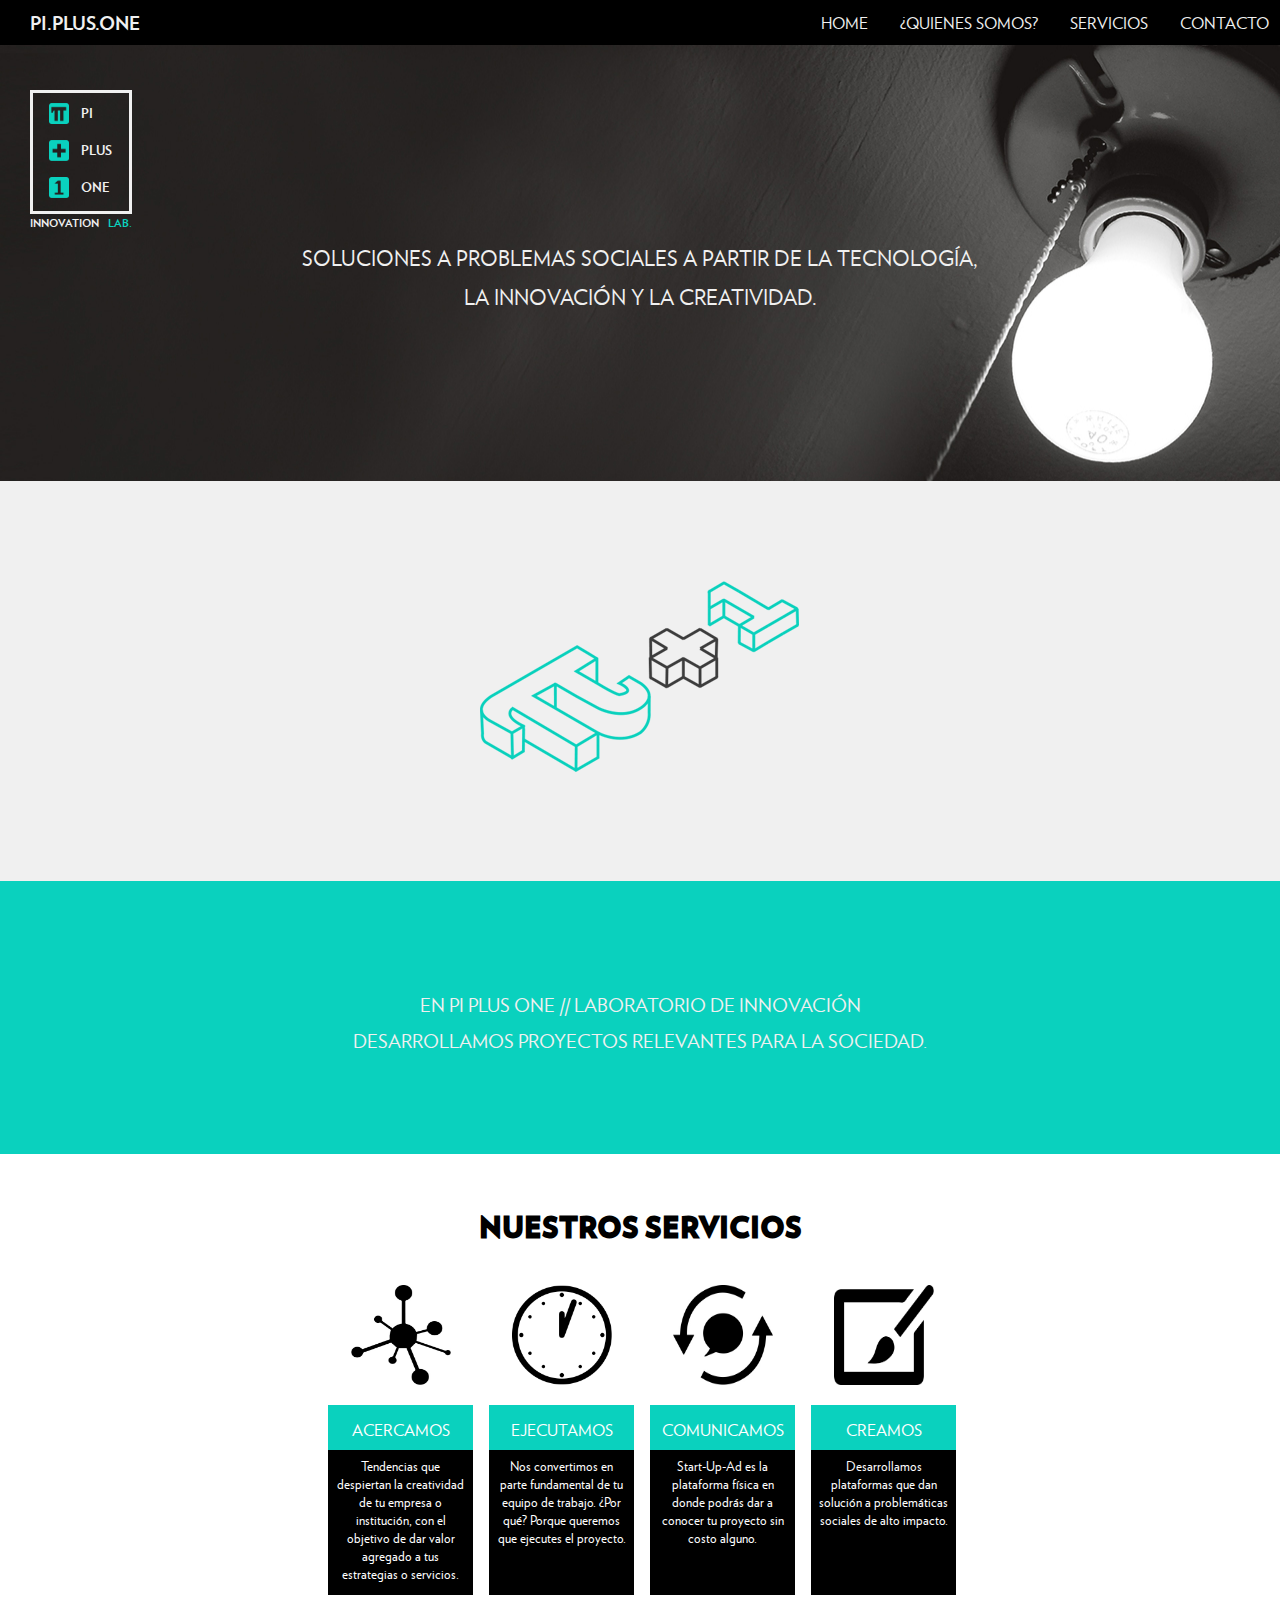
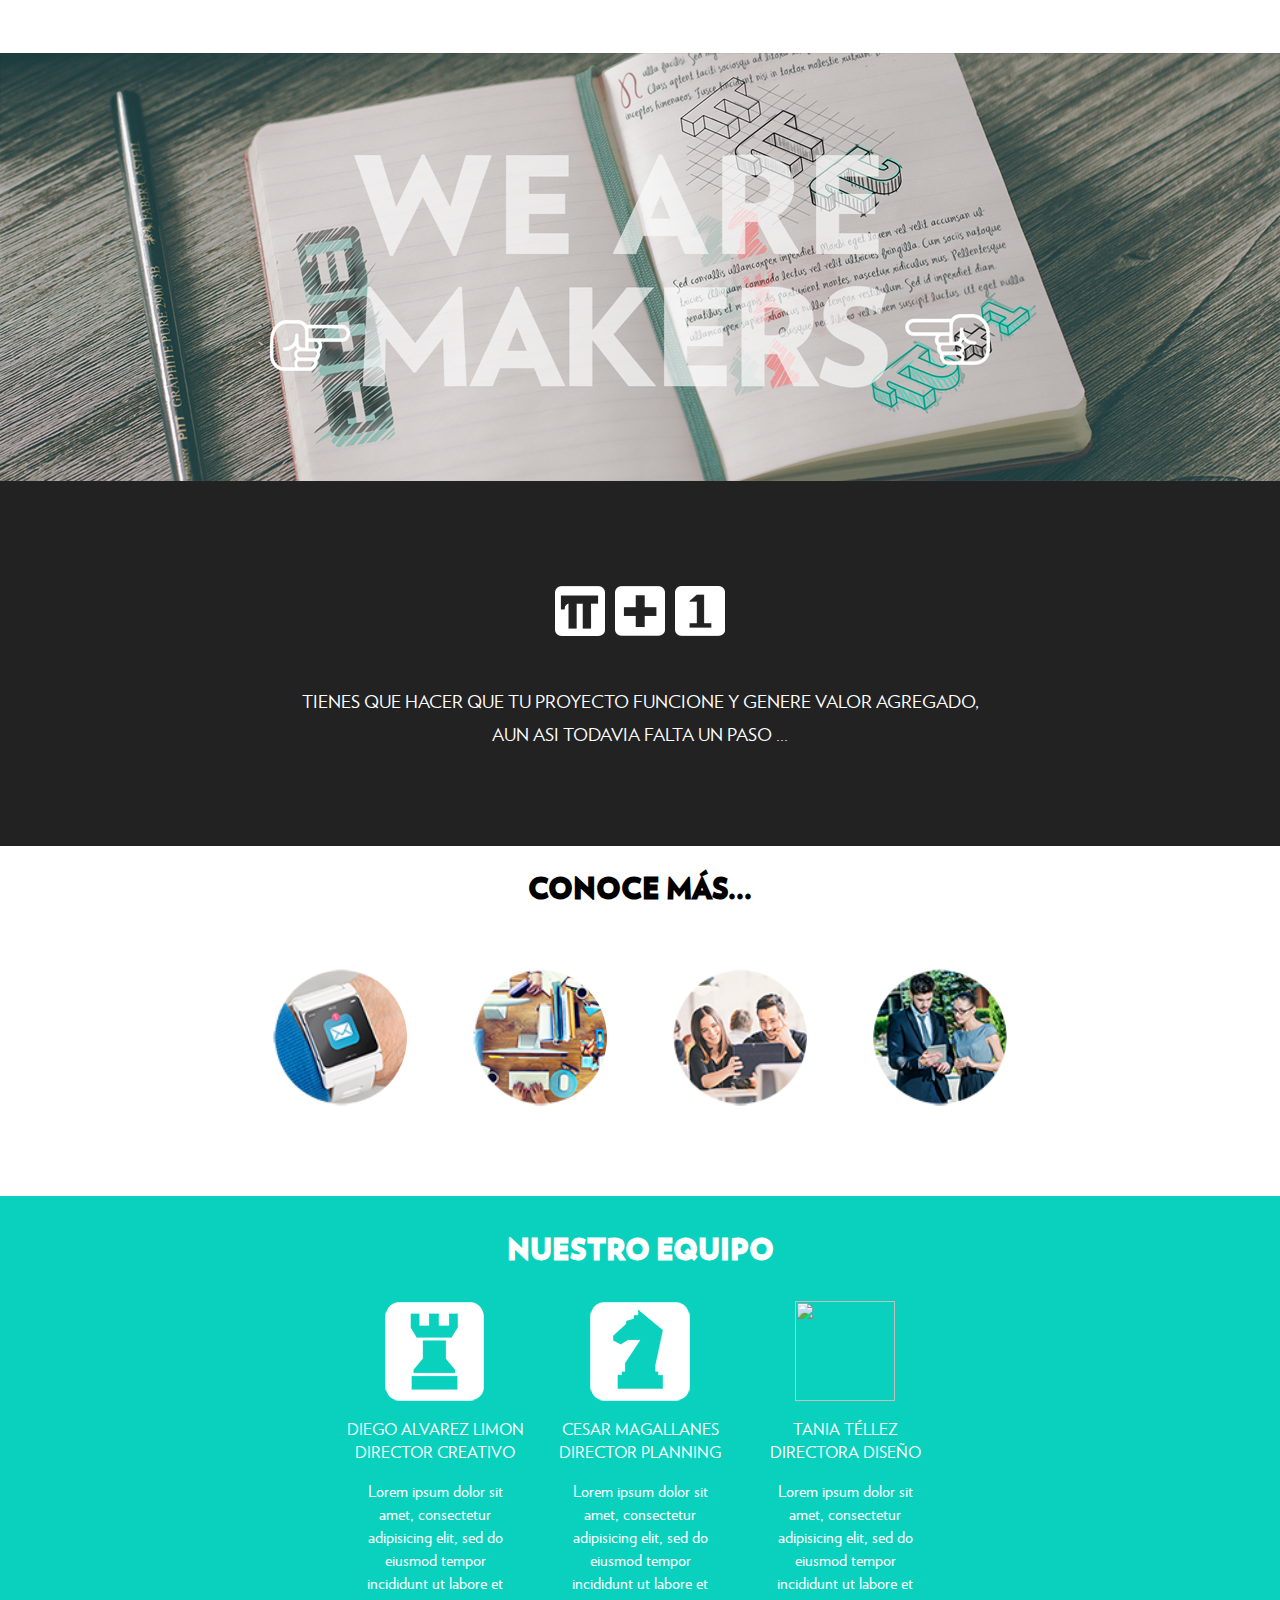
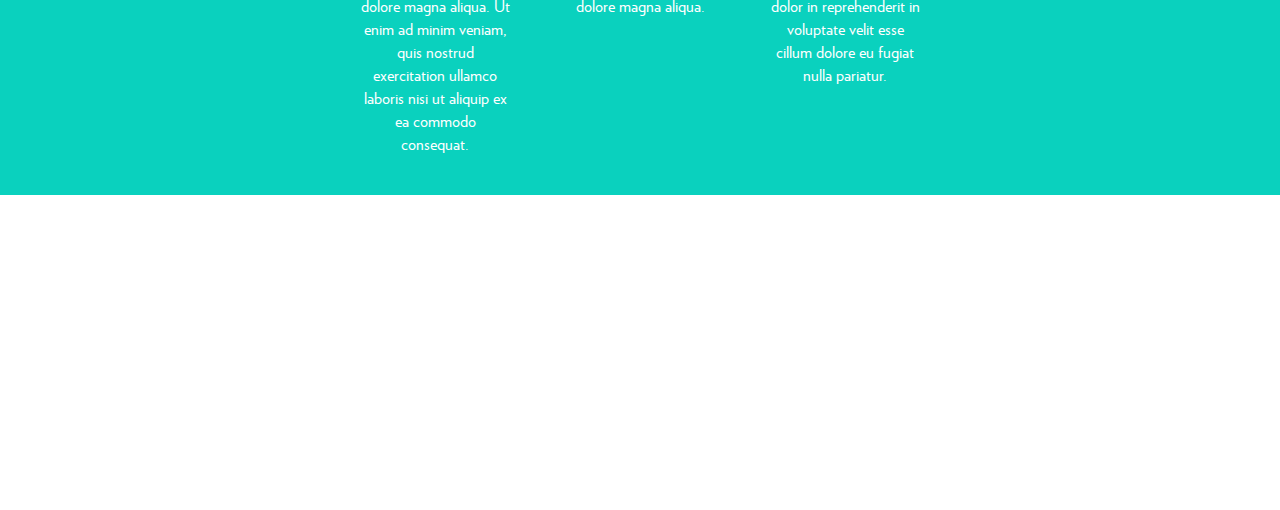
==== index.html @ d6489676 "pp1-V01" ====
<!DOCTYPE html>
<html lang="en">
<head>
	<meta charset="utf-8"/>	
	<meta description="Pi+One, Innovation Lab"/>
	<meta name="viewport" content="width=device-width, initial-scale=1, maximum-scale=1"/> <!-- Es lo que se tiene que agregar para dispositivos moviles, responsive design -->
	<title>Pi+One - Innovation Lab.</title>
	<link rel="stylesheet" type="text/css" href="css/normalize.css">
	<link rel="stylesheet" type="text/css" href="css/estilos-pp1.css">
	<script type="text/javascript" src="css/jquery.js"></script>
	<script type="text/javascript">
	  $(document).ready(function() {
		  var menu = $('#menu-botones');
		  var contenedor = $('#menu-header');
		  var cont_offset = contenedor.offset();
		  // Cada vez que se haga scroll en la página
		  // haremos un chequeo del estado del menú
		  // y lo vamos a alternar entre 'fixed' y 'static'.

		  $(window).on('scroll', function() {
		  	 //alert($(window).scrollTop());
		    if($(window).scrollTop() > cont_offset.top) {
		      menu.addClass('menu-fijo');
		    } else {
		      menu.removeClass('menu-fijo');
		    }
		  });
		});
	  </script>
	  <script type="text/javascript">
	  $(function(){

     	$('a[href*=#]').click(function() {

     		if (location.pathname.replace(/^\//,'') == this.pathname.replace(/^\//,'')
         		&& location.hostname == this.hostname) {

             		var $target = $(this.hash);

             		$target = $target.length && $target || $('[name=' + this.hash.slice(1) +']');

             		if ($target.length) {

                 		var targetOffset = $target.offset().top;

                 		$('html,body').animate({scrollTop: targetOffset}, 700);

                 		return false;

            		}

       			}

   		});

	  });
	  </script> 
	  <script type="text/javascript">
	  	function muestra_oculta(id) 
	  	{
   			if (document.getElementById) 
   			{
      			var menu = document.getElementById(id);
      			menu.style.display = (menu.style.display == 'none') ? 'block' : 'none';
   			}
		}
		window.onload = function(){
   			muestra_oculta('submenu');
		}
	  </script>
<!--
	  <script type="text/javascript">
	  $(document).ready(function() {
		  var menu = $('#submenu');
		  var contenedor = $('#menu-header-smart');
		  var cont_offset = contenedor.offset();
		  // Cada vez que se haga scroll en la página
		  // haremos un chequeo del estado del menú
		  // y lo vamos a alternar entre 'fixed' y 'static'.

		  $(window).on('scroll', function() {
		  	 //alert($(window).scrollTop());
		    if($(window).scrollTop() > cont_offset.top) {
		      menu.addClass('menu-fijo');
		    } else {
		      menu.removeClass('menu-fijo');
		    }
		  });
		});
	  </script>
	  <script type="text/javascript">
	  $(function(){

     	$('a[href*=#]').click(function() {

     		if (location.pathname.replace(/^\//,'') == this.pathname.replace(/^\//,'')
         		&& location.hostname == this.hostname) {

             		var $target = $(this.hash);

             		$target = $target.length && $target || $('[name=' + this.hash.slice(1) +']');

             		if ($target.length) {

                 		var targetOffset = $target.offset().top;

                 		$('html,body').animate({scrollTop: targetOffset}, 1000);

                 		return false;

            		}

       			}

   		});

	  });
	  </script> -->
</head>
<body>
	<header>
		<nav id="menu-header">
			<ul id="menu-botones">
				<li class="boton-pp1">
					<a href="http://www.piplusone.mx">PI.PLUS.ONE</a>
				</li>
				<li class="boton-derecha">
					<a class="contacto-link" href="#contacto">CONTACTO</a>
				</li>
				<li>
					<a class="boton-servicios" href="#servicios">SERVICIOS</a>
				</li>
				<li>
					<a href="#quienes-somos">¿QUIENES SOMOS?</a>
				</li>
				<li>
					<a href="#intro">HOME</a>
				</li>
			</ul>
		</nav>
		
		<nav id="menu-header-smart">
			<a class="icon-list" onclick="muestra_oculta('submenu')" href="#"></a>
					<ul id="submenu">
						<li class="boton-pp1">
							<a href="http://www.piplusone.mx">PI.PLUS.ONE</a>
						</li>
						<li>
							<a href="#quienes-somos">¿QUIENES SOMOS?</a>
						</li>
						<li>
							<a class="boton-servicios" href="#servicios">SERVICIOS</a>
						</li>
						<li class="boton-derecha">
							<a href="#contacto">CONTACTO</a>
						</li>
					</ul> 
		</nav>
	</header>
<!-- *********************************************************** -->
	<section id="intro" >
		<div class="cuadro-pp1">
			<div class="logo-pp1-item">
				<figure class="logo-verde">
					<img class="img-logo-verde" src="img/pi-verde.png"/></img>
				</figure>
			</div>
			<div class="texto-pp1-item">
				PI
			</div>
			<div class="logo-pp1-item">
				<figure class="logo-verde">
					<img class="img-logo-verde" src="img/plus-verde.png"/></img>
				</figure>
			</div>
			<div class="texto-pp1-item">
				PLUS
			</div>
			<div class="logo-pp1-item">
				<figure class="logo-verde">
					<img class="img-logo-verde" src="img/one-verde.png"/></img>
				</figure>
			</div>
			<div class="texto-pp1-item">
				ONE
			</div>
		</div>
		<div class="cuadro-pp1-small">
			<div class="logo-pp1-item">
				<figure class="logo-verde">
					<img class="img-logo-verde" src="img/pi-verde.png"/></img>
				</figure>
			</div>
			<div class="texto-pp1-item">
				PI
			</div>
			<div class="logo-pp1-item">
				<figure class="logo-verde">
					<img class="img-logo-verde" src="img/plus-verde.png"/></img>
				</figure>
			</div>
			<div class="texto-pp1-item">
				PLUS
			</div>
			<div class="logo-pp1-item">
				<figure class="logo-verde">
					<img class="img-logo-verde" src="img/one-verde.png"/></img>
				</figure>
			</div>
			<div class="texto-pp1-item">
				ONE
			</div>
		</div>
		<div class="innovation-lab-text">
			<p class="innovation-text">INNOVATION</p>
			<p class="lab-text">LAB.</p>
		</div>
		<div class="intro-copy">
			<p class="texto">SOLUCIONES A PROBLEMAS SOCIALES A PARTIR DE LA TECNOLOGÍA,</p>
			<p class="texto">LA INNOVACIÓN Y LA CREATIVIDAD.</p>
			<!--
			<div class="seguir-box">
				<a href="#">SEGUIR LEYENDO</a>
			</div> -->
		</div>
	</section>
<!-- *********************************************************** -->

	<section id="logo">
		<div class="logo-box">
			<figure class="logo-figure">
				<img class="logo-img"></img>
			</figure>
		</div>
	</section>
<!-- *********************************************************** -->

	<section id="quienes-somos">
		<div class="intro-copy">
			<p class="texto">EN PI PLUS ONE // LABORATORIO DE INNOVACIÓN</p>
			<p class="texto">DESARROLLAMOS PROYECTOS RELEVANTES PARA LA SOCIEDAD.</p>
			<!--
			<div class="seguir-box">
				<a href="#">SEGUIR LEYENDO</a>
			</div> -->
		</div>
	</section>

<!-- *********************************************************** -->
	<section id="servicios">
		<h1>NUESTROS SERVICIOS</h1>
		<div class="servicios-container">
			<div class="servicios-container-boxes">
				<div class="servicio-box-item">
					<div class="icono-item">
						<figure>
							<img class="imagen-item" src="img/SERVICIOS_1_320.jpg"></img>
						</figure>
					</div>
					<div class="titulo-item">
						ACERCAMOS
					</div>
					<div class="texto-item">
						<p class="parrafo">
							Tendencias que despiertan la creatividad de tu empresa o institución, con el objetivo de dar valor agregado a tus estrategias o servicios.
						</p>
					</div>
				</div>
				<div class="servicio-box-item">
					<div class="icono-item">
						<figure>
							<img class="imagen-item" src="img/SERVICIOS_2_320.jpg"></img>
						</figure>
					</div>
					<div class="titulo-item">
						EJECUTAMOS
					</div>
					<div class="texto-item">
						<p class="parrafo">
							Nos convertimos en parte fundamental de tu equipo de trabajo. ¿Por qué? Porque queremos que ejecutes el proyecto.
						</p>
					</div>
				</div>
			</div>
			<div class="servicios-container-boxes">
				<div class="servicio-box-item">
					<div class="icono-item">
						<figure>
							<img class="imagen-item" src="img/SERVICIOS_3_320.jpg"></img>
						</figure>
					</div>
					<div class="titulo-item">
						COMUNICAMOS
					</div>
					<div class="texto-item">
						<p class="parrafo">
							Start-Up-Ad es la plataforma física en donde podrás dar a conocer tu proyecto sin costo alguno.
						</p>
					</div>
				</div>
				<div class="servicio-box-item">
					<div class="icono-item">
						<figure>
							<img class="imagen-item" src="img/SERVICIOS_4	_320.jpg"></img>
						</figure>
					</div>
					<div class="titulo-item">
						CREAMOS
					</div>
					<div class="texto-item">
						<p class="parrafo">
							Desarrollamos plataformas que dan solución a problemáticas sociales de alto impacto.
						</p>
					</div>
				</div>
			</div>
		</div>
	</section>

<!-- *********************************************************** -->
	<section id="makers">
		<figure>
			<img class="makers-img" src="img/makers_640.jpg">
		</figure>
	</section>
<!-- *********************************************************** -->

	<section id="innovation-lab">
		<div class="intro-copy">
			<div class="iconos">
				<figure class="icono-fig-item">
					<img class="icono-img-item" src="img/pi.png"></img>
				</figure>
				<figure class="icono-fig-item">
					<img class="icono-img-item" src="img/plus.png"></img>
				</figure>
				<figure class="icono-fig-item">
					<img class="icono-img-item" src="img/one.png"></img>
				</figure>
			</div>
			<p class="texto">TIENES QUE HACER QUE TU PROYECTO FUNCIONE Y GENERE VALOR AGREGADO,</p>
			<p class="texto">AUN ASI TODAVIA FALTA UN PASO ...</p>
		</div>
	</section>
<!-- *********************************************************** -->

	<section id="conoce-mas">
		<h1>CONOCE MÁS...</h1>
		<div class="conoce-mas-container">

			<div class="temas-container">
				
					<div class="tema-circulo-item">
						<figure>
							<img class="tema-circulo-img-item1" src="img/wearabletech.jpg"></img>
						</figure>

					</div>

				
					<div class="tema-circulo-item">
						<figure>
							<img class="tema-circulo-img-item2" src="img/internetofthings.jpg"></img>
						</figure>

					</div>
			
			</div>
			<div class="temas-container">
				
					<div class="tema-circulo-item">
						<figure>
							<img class="tema-circulo-img-item3" src="img/sharingeconomy.jpg"></img>
						</figure>

					</div>

					<div class="tema-circulo-item">
						<figure>
							<img class="tema-circulo-img-item4" src="img/makermovement.jpg"></img>
						</figure>

					</div>
			</div>
		</div>
	</section>
<!-- *********************************************************** -->

	<section id="nuestro-equipo">
		
		<div class="titulo">
			<h2>NUESTRO EQUIPO</h2>
		</div> 
		
		<div class="equipo-container">
			<div class="persona-item">
				<div class="persona-foto-item">
					<figure class="fig-item">
						<img class="img-item" src="img/torre_100x100.png"></img>
					</figure>
				</div>
				<div class="persona-puesto-item">
					<p>DIEGO ALVAREZ LIMON</p>
					<p>DIRECTOR CREATIVO</p>
				</div>
				<div class="persona-desc-item">
					Lorem ipsum dolor sit amet, consectetur adipisicing elit, sed do eiusmod tempor incididunt ut labore et dolore magna aliqua. Ut enim ad minim veniam, quis nostrud exercitation ullamco laboris nisi ut aliquip ex ea commodo consequat. 
				</div>
			</div>
			<div class="persona-item">
				<div class="persona-foto-item">
					<figure>
						<img class="img-item" src="img/caballo_100x100.png"></img>
					</figure>
				</div>
				<div class="persona-puesto-item">
					<p>CESAR MAGALLANES</p>
					<p>DIRECTOR PLANNING</p>
				</div>
				<div class="persona-desc-item">
					Lorem ipsum dolor sit amet, consectetur adipisicing elit, sed do eiusmod tempor incididunt ut labore et dolore magna aliqua. 
				</div>
			</div>
			<div class="persona-item">
				<div class="persona-foto-item">
					<figure class="fig-item">
						<img class="img-item" src="img/Alfil_100x100.png"></img>
					</figure>
				</div>
				<div class="persona-puesto-item">
					<p>TANIA TÉLLEZ</p>
					<p>DIRECTORA DISEÑO</p>
				</div>
				<div class="persona-desc-item">
					Lorem ipsum dolor sit amet, consectetur adipisicing elit, sed do eiusmod tempor incididunt ut labore et  dolor in reprehenderit in voluptate velit esse cillum dolore eu fugiat nulla pariatur. 
				</div>
			</div> 
		</div>
	</section>
<!-- *********************************************************** -->

	<section id="contacto">
		<div class="contacto-container">
			<div class="contacto-icono-box">
				<a class="icon-uniE600" href="mailto:contacto@pp1.mx?Subject=Contacto PiPlusOne%20again" target="_top"></a>
			</div>
			<!--
			<div class="contacto-box">
					<a href="mailto:contacto@pp1.mx?Subject=Contacto PiPlusOne%20again" target="_top">CONTACTO</a>
			</div> -->
		</div>
	</section>
<!-- *********************************************************** -->

</body>
</html>
---- css/estilos-pp1.css ----
/* Codigo generado para los fonts e iconos */

@font-face {
    font-family: 'icomoon';
    src:url('../fonts/icomoon.eot?s1x7ii');
    src:url('../fonts/icomoon.eot?#iefixs1x7ii') format('embedded-opentype'),
        url('../fonts/icomoon.woff?s1x7ii') format('woff'),
        url('../fonts/icomoon.ttf?s1x7ii') format('truetype'),
        url('../fonts/icomoon.svg?s1x7ii#icomoon') format('svg');
    font-weight: normal;
    font-style: normal;
}

[class^="icon-"], [class*=" icon-"] {
    font-family: 'icomoon';
    speak: none;
    font-style: normal;
    font-weight: normal;
    font-variant: normal;
    text-transform: none;
    line-height: 1;

    /* Better Font Rendering =========== */
    -webkit-font-smoothing: antialiased;
    -moz-osx-font-smoothing: grayscale;
}

.icon-uniE602:before {
    content: "\e602";
}
.icon-uniE600:before {
    content: "\e600";
}
.icon-uniE601:before {
    content: "\e601";
}
.icon-list:before {
    content: "\e603";
}

@font-face {
    font-family: 'verlagblack';
    src: url('../fonts/verlag-black-webfont.eot');
    src: url('../fonts/verlag-black-webfont.eot?#iefix') format('embedded-opentype'),
         url('../fonts/verlag-black-webfont.woff') format('woff'),
         url('../fonts/verlag-black-webfont.ttf') format('truetype'),
         url('../fonts/verlag-black-webfont.svg#verlagblack') format('svg');
    font-weight: normal;
    font-style: normal;

}




@font-face {
    font-family: 'verlagbold';
    src: url('../fonts/verlag-bold-webfont.eot');
    src: url('../fonts/verlag-bold-webfont.eot?#iefix') format('embedded-opentype'),
         url('../fonts/verlag-bold-webfont.woff') format('woff'),
         url('../fonts/verlag-bold-webfont.ttf') format('truetype'),
         url('../fonts/verlag-bold-webfont.svg#verlagbold') format('svg');
    font-weight: normal;
    font-style: normal;

}




@font-face {
    font-family: 'verlagbook';
    src: url('../fonts/verlag-book-webfont.eot');
    src: url('../fonts/verlag-book-webfont.eot?#iefix') format('embedded-opentype'),
         url('../fonts/verlag-book-webfont.woff') format('woff'),
         url('../fonts/verlag-book-webfont.ttf') format('truetype'),
         url('../fonts/verlag-book-webfont.svg#verlagbook') format('svg');
    font-weight: normal;
    font-style: normal;

}

/* diseño de la pagina */
*
{  
    margin: 0;
}
a
{
    color: #f0f0f0;
    text-decoration: none;
}
figure
{
    padding: 0;
    margin: 0;
    border: 0;
    vertical-align: top;
    font-size: 0;
    line-height: 0;
}
header
{
    background: black;
}
body
{
    background: white;
    font-family: 'verlagbook';
    font-size: 16px;
    color: #444444;
    min-width: 320px;
}
#menu-header
{
    background: black;
    color: #f0f0f0;
    
    margin: 0 auto;
    padding: .7em;
    position: relative;
    overflow: hidden;

    display: none;
}
#menu-botones .boton-pp1
{
    font-family: 'verlagbold';
    font-size: 1.2em;
    position: absolute;
    top: .4em;
    left: 30px;
}
#menu-botones li
{
    display: inline-block;
    padding: 0 2em 0 0;
    float: right;
}
#menu-botones .boton-derecha
{
    padding: 0;
}

#menu-header-smart
{
    background: black;
    color: white;

    padding: .2em;
    position: relative;
    overflow: hidden;
}
#menu-header-smart .icon-list
{
    font-size: 2em;
}
#submenu
{
    list-style-type: none;
    padding-right: 20px;

}

.menu-fijo {
    position: fixed;
    top: 0;
    padding: .7em;
    left: 0;
    z-index: 1;
    background: black;
    width: 620px;
}
h1
{
    color: black;
    font-family: 'verlagblack';
    font-size: 1.2em;
    text-align: center;
    margin-bottom: .3em;
}
h2
{
    color: white;
    font-family: 'verlagblack';
    font-size: 1.2em;
    text-align: center;
}


/* ------------------------------------------------------- */
#intro
{

    color: #f0f0f0;
    overflow: hidden;
    position: relative;
    background-color: #201f1b;
    clear: both;
    padding-bottom: 70px;
}
#intro .cuadro-pp1-small
{
    font-family: 'verlagbold';
    font-size: .5em;
    width: 45px;
    height: 56px;
    border-style: solid;
    border-width: 3px;
    border-color: #f0f0f0;
    margin-top: 20px;
    margin-left: 30px;
    padding: 2px;
    position: relative;

    
}
#intro .cuadro-pp1-small .logo-pp1-item
{
    text-align: center;

}
#intro .cuadro-pp1-small .logo-pp1-item .logo-verde
{
    margin: 0;
    padding: 0;

}
#intro .cuadro-pp1-small .logo-pp1-item .logo-verde .img-logo-verde
{
    width: 10px;
    height: auto;
    
}
#intro .cuadro-pp1-small .logo-pp1-item, #intro .cuadro-pp1-small .texto-pp1-item
{
  
    width: 22.5px;
    height: 15px;
    margin: 0 0 0 0;
    padding: 3px 0 0 0;
    float: left;
    font-size: 1em;

}
#intro .cuadro-pp1
{
    font-family: 'verlagbold';
    font-size: 1em;
/*
    width: 90px;
    height: 112px; */
    width: 90px;
    height: 112px;
    border-style: solid;
    border-width: 3px;
    border-color: #f0f0f0;
    margin-top: 20px;
    margin-left: 30px;
    padding: 3px;
    position: relative;
    display: none;
    
}
#intro .cuadro-pp1 .logo-pp1-item
{
    text-align: center;

}
#intro .cuadro-pp1 .logo-pp1-item .logo-verde
{
    margin: 0;
    padding: 0;
}
#intro .cuadro-pp1 .logo-pp1-item .logo-verde .img-logo-verde
{
    width: 20px;
    height: auto;
}
#intro .cuadro-pp1 .logo-pp1-item, .texto-pp1-item
{
  
    width: 45px;
    height: 30px;
    margin: 0 0 0 0;
    padding: 7px 0 0 0;
    float: left;
    font-size: .8em;
}

#intro .innovation-lab-text
{
    font-family: 'verlagbold';
    position: relative;
    margin-top: -5px;
    margin-left: 30px;
}
#intro .innovation-text, .lab-text
{
    display: inline-block;
    font-size: .4em;
}
#intro .lab-text
{
    padding: 0 0 0 .5em;
    color: #0ad1be;
}
#intro .intro-copy
{
    margin-top: 1em;
}
#intro .intro-copy .texto 
{
    margin-top: .5em;
    margin-left: 5%;
    margin-right: 5%;
    width: 90%;
    text-align: center;
    font-size: .5em;
}
#intro .intro-copy .seguir-box
{
    width: 172px;
    height: 36px;
    border: 3px solid #f0f0f0;
    text-align: center;
    padding-top: 12px;
    margin: 25px auto 25px auto;
}
/* ------------------------------------------------------- */

#logo
{
    background: #f0f0f0;
    height: 400px;
    color: #444444;
    position: relative;
    width: 100%;
    overflow: hidden;
}
#logo .logo-box
{
    text-align: center;
    padding-top: 100px;
    padding-bottom: 100px;
    width: 210px;
    margin: 0 auto;
}
#logo .logo-box .logo-figure .logo-img
{
    content:url("../img/LOGO_210.png");
}
/* ------------------------------------------------------- */

#quienes-somos
{
    background: #0ad1be;
    padding-bottom: 100px;
    color: #f0f0f0;
}
#quienes-somos .intro-copy
{
    padding-top: 100px;
}
#quienes-somos .intro-copy .texto 
{

    margin-top: .5em;
    margin-left: 5%;
    margin-right: 5%;
    width: 90%;
    text-align: center;
    font-size: .5em;
}
#quienes-somos .intro-copy .seguir-box
{
    width: 172px;
    height: 36px;
    border: 3px solid #f0f0f0;
    text-align: center;
    padding-top: 12px;
    margin: 50px auto 50px auto;
}

/* ------------------------------------------------------- */
#servicios
{
    overflow: hidden;
    background: white;
    clear: both;
    padding-top: 30px;
    padding-bottom: 30px;
}
#servicios .servicios-container
{
    margin: 0 auto;
    width: 320px;
    padding-bottom: 20px;
}
#servicios .servicios-container .servicios-container-boxes
{
    
    display: box;
    box-orient: horizontal;

    display: -webkit-box;
    -webkit-box-orient: horizontal;

    display: -moz-box;
    -moz-box-orient: horizontal;
}
#servicios .servicios-container .servicios-container-boxes > div
{
    box-flex: 0;
    -webkit-box-flex: 0;
    -moz-box-flex: 0;

}
#servicios .servicios-container .servicios-container-boxes .servicio-box-item
{
    margin: 8px;
    width: 145px;
}
#servicios .servicios-container .servicios-container-boxes .servicio-box-item .icono-item
{
    text-align: center;
}
#servicios .servicios-container .servicios-container-boxes .servicio-box-item .icono-item figure 
{
    margin: 0;
    padding: 0;
    border: 0;
}
#servicios .servicios-container .servicios-container-boxes .servicio-box-item .icono-item .imagen-item
{
    width: 100px;
    height: 100px;
    padding: 20px;
    vertical-align: top;
}
#servicios .servicios-container .servicios-container-boxes .servicio-box-item .titulo-item
{
    background: #0ad1be;
    color: white;
    height: 2em;
    text-align: center;
    padding-top: .8em;
}
#servicios .servicios-container .servicios-container-boxes .servicio-box-item .texto-item
{
    background: black;
    height: 130px;
    text-align: center;
    padding: 5%;
    display: none;
}
#servicios .servicios-container .servicios-container-boxes .servicio-box-item .texto-item .parrafo
{
    color: white;
    font-family: 'verlagbook';
    font-size: .8em;
 }
 
 /* ------------------------------------------------------- */

#makers
{
    overflow: hidden;
    background: white;
    clear: both;
    position: relative;
}
#makers .makers-img
{
    width: 100%
}
/* ------------------------------------------------------- */

#innovation-lab 
{
    background: #222222;
    color: white;
    clear: both;
    position: relative;
    padding-top: 70px;
    padding-bottom: 70px;
}
#innovation-lab .intro-copy .iconos
{
    width: 105px;
    margin: 0 auto; /* Centrado */
    padding-bottom: 50px;
}
#innovation-lab .intro-copy .iconos .icono-fig-item
{
    margin: 0;
    padding: 5px;
    border: 0;
    float: left;
}
#innovation-lab .intro-copy .iconos .icono-fig-item .icono-img-item
{
    width: 25px;
    height: 25px;
}

#innovation-lab .intro-copy .texto 
{
    clear: both;
    margin-top: .5em;
    margin-left: 5%;
    margin-right: 5%;
    width: 90%;
    text-align: center;
    font-size: .45em;
}
/* ------------------------------------------------------- */

#conoce-mas
{
    overflow: hidden;
    background: white;
    padding-bottom: 30px;
}
#conoce-mas .conoce-mas-container
{
    overflow: hidden;
    padding: 10px;

    display: box;
    box-orient: horizontal;

    display: -webkit-box;
    -webkit-box-orient: horizontal;

    display: -moz-box;
    -moz-box-orient: horizontal;

    margin: 0 auto;
    width: 320px;
}
#conoce-mas .conoce-mas-container > div
{
    box-flex: 0;
    -webkit-box-flex: 0;
    -moz-box-flex: 0;
}

#conoce-mas .conoce-mas-container .temas-container .tema-circulo-item
{
    margin: 5px;
    text-align: center;   
    position: relative;

    width: 140px;
    padding-top: 10px;
    padding-bottom: 20px;
}
#conoce-mas .conoce-mas-container .temas-container .tema-circulo-item figure
{
    margin: 0;
    padding: 0;
    border: 0;
}
#conoce-mas .conoce-mas-container .temas-container .tema-circulo-item .tema-titulo
{
    width: 140px;
    margin: 0 auto;
    font-family: 'verlagbold';
    color: white;
    font-size: 1.8em;
    position: absolute;
    top: 70px;
    left: 0px;
}
#conoce-mas .conoce-mas-container .temas-container .tema-circulo-item .tema-circulo-img-item1
{
    border-radius: 50%;
    width: 100px;
    -webkit-transition: .5s;
}
#conoce-mas .conoce-mas-container .temas-container .tema-circulo-item .tema-circulo-img-item2
{
    border-radius: 50%;
    width: 100px;
    -webkit-transition: .5s;
}
#conoce-mas .conoce-mas-container .temas-container .tema-circulo-item .tema-circulo-img-item3
{
    border-radius: 50%;
    width: 100px;
    -webkit-transition: .5s;
}
#conoce-mas .conoce-mas-container .temas-container .tema-circulo-item .tema-circulo-img-item4
{
    
    border-radius: 50%;
    -webkit-transition: .5s;
    
    width: 100px;
}
#conoce-mas .conoce-mas-container .temas-container .tema-circulo-item .tema-circulo-img-item1:hover
{
    content:url("../img/wearabletech_activo.jpg");
}
#conoce-mas .conoce-mas-container .temas-container .tema-circulo-item .tema-circulo-img-item2:hover
{
    content:url("../img/internetofthings_activo.jpg");
}
#conoce-mas .conoce-mas-container .temas-container .tema-circulo-item .tema-circulo-img-item3:hover
{
    content:url("../img/sharingeconomy_activo.jpg");
}
#conoce-mas .conoce-mas-container .temas-container .tema-circulo-item .tema-circulo-img-item4:hover
{
    content:url("../img/makermovement_activo.jpg");
}

/* ------------------------------------------------------- */

#nuestro-equipo
{
    background: #0ad1be;
    overflow: hidden;
    padding-bottom: 30px;
}
#nuestro-equipo .titulo
{
    padding-top: 30px;
}
/* ------------CAJAS FLEXIBLES------------------
#nuestro-equipo .equipo-container
{
    border: 10px solid blue;
    margin: 5px;

    display: box;
    box-orient: horizontal;

    display: -webkit-box;
    -webkit-box-orient: horizontal;

    display: -moz-box;
    -moz-box-orient: horizontal;
}
#nuestro-equipo .equipo-container > div
{
    box-flex: 1;
    -webkit-box-flex: 1;
    -moz-box-flex: 1;

}
#nuestro-equipo .equipo-container .persona-item
{
    background: gray;
    text-align: center;
    padding: 20px;
    margin: 10px;
}
 */
 #nuestro-equipo .equipo-container
{
    
    color: white;

    display: box;
    box-orient: vertical;

    display: -webkit-box;
    -webkit-box-orient: vertical;

    display: -moz-box;
    -moz-box-orient: vertical;

    padding-top: 20px;

}
#nuestro-equipo .equipo-container > div
{
    box-flex: 0;
    -webkit-box-flex: 0;
    -moz-box-flex: 0;

}
#nuestro-equipo .equipo-container .persona-item
{
    text-align: center;
    padding: 0px;
    margin: 10px;
}
#nuestro-equipo .equipo-container .persona-item .persona-foto-item .img-item
{
    width: 100px;
    height: 100px;
}
#nuestro-equipo .equipo-container .persona-item .persona-puesto-item
{
    padding-top: 1em;
    padding-bottom: 1em;
    margin: 0 auto;
    width: 185px;
}
#nuestro-equipo .equipo-container .persona-item .persona-desc-item
{
    width: 150px;
    display: none;
    margin: 0 auto;
}
/* ------------------------------------------------------- */

#contacto
{
   
    background: white;
    background: url(../img/contacto_640.jpg);
    background-size: 100%;
    background-repeat: no-repeat;
    overflow: hidden;
    position: relative;
    text-align: center;
    padding-top: 50px;
    padding-bottom: 50px;
}
#contacto .contacto-container
{
    margin: 0;
    padding: 0;
}
#contacto .contacto-container .contacto-icono-box
{
    padding-top: 3px;
}
#contacto .contacto-container .contacto-icono-box .icon-uniE600
{
    font-size: 3em;
    color: white;
}
#contacto .contacto-container .contacto-box
{

    width: 100px;
    height: 30px;
    border: 3px solid #f0f0f0;
    padding-top: 6px;
    margin: 0 auto;
}
/* ------------------------------------------------------- */
@media screen and (min-width: 321px){
    #logo .logo-box
    {
        width: 320px;
        margin: 0 auto;
    }
    #logo .logo-box .logo-figure .logo-img
    {
        content:url("../img/LOGO_320.png");
    }
    #contacto
    {
        padding-top: 80px;
        padding-bottom: 80px;
    }
}
@media screen and (min-width: 640px){
    .menu-fijo {
        width: 97%;
    }
    #menu-header-smart
    {
        display: none;
    }
    #menu-header
    {
        display: block;
    }
    #intro .cuadro-pp1
    {
        margin-top: 45px;
    }  
    #intro .intro-copy .texto 
    {
        font-size: 1em;
    }
    #quienes-somos .intro-copy .texto 
    {
        font-size: 1em;
    }
    #servicios .servicios-container
    {   
        display: box;
        box-orient: horizontal;

        display: -webkit-box;
        -webkit-box-orient: horizontal;

        display: -moz-box;
        -moz-box-orient: horizontal;

        margin: 0 auto;
        width: 640px;
    }
    #innovation-lab .intro-copy .texto 
    {
        font-size: .9em;
    }
    #makers .makers-img
    {
        content:url("../img/MAKERS_640.jpg");
    }
    #conoce-mas .conoce-mas-container
    {
        width: 640px;
    }
    #conoce-mas .conoce-mas-container .temas-container
    {
        display: box;
        box-orient: horizontal;

        display: -webkit-box;
        -webkit-box-orient: horizontal;

        display: -moz-box;
        -moz-box-orient: horizontal;
    }

     #nuestro-equipo .equipo-container
    {
        display: box;
        box-orient: horizontal;

        display: -webkit-box;
        -webkit-box-orient: horizontal;

        display: -moz-box;
        -moz-box-orient: horizontal;

        width: 615px;
        margin: 0 auto;
      
    }
    #contacto
    {
        background: url(../img/contacto_640.jpg);
        background-size: 100%;
        background-repeat: no-repeat;
    }
    #contacto .contacto-container .contacto-icono-box .icon-uniE600
    {
        font-size: 7em;
    }
}
@media screen and (min-width: 800px){
    h1, h2
    {
        font-size: 1.8em;
    }
    #intro
    {
        padding-bottom: 100px;
    }
    #servicios .servicios-container .servicios-container-boxes .servicio-box-item .texto-item
    {
        display: block;
    }
    #makers .makers-img
    {
        content:url("../img/MAKERS_800.jpg");
    }
    #innovation-lab
    {
        padding-top: 100px;
        padding-bottom: 100px;
    }
    #conoce-mas .conoce-mas-container
    {
        width: 800px;
    }
    #conoce-mas .conoce-mas-container .temas-container .tema-circulo-item
    {
        width: 180px;
        margin: 10px;
    }
    #conoce-mas .conoce-mas-container .temas-container .tema-circulo-item .tema-circulo-img-item1
    {
        width: 134px;
        padding: 20px;
    }
    #conoce-mas .conoce-mas-container .temas-container .tema-circulo-item .tema-circulo-img-item2
    {
        width: 134px;
        padding: 20px;
    }
    #conoce-mas .conoce-mas-container .temas-container .tema-circulo-item .tema-circulo-img-item3
    {
        width: 134px;
        padding: 20px;
    }
    #conoce-mas .conoce-mas-container .temas-container .tema-circulo-item .tema-circulo-img-item4
    {
        width: 134px;
        padding: 20px;
    }
    #nuestro-equipo .equipo-container .persona-item .persona-desc-item
    {
        display: block;
    }
    #contacto
    {
        background: url(../img/contacto_800.jpg);
        background-size: 100%;
        background-repeat: no-repeat;
        padding-top: 70px;
        padding-bottom: 70px;
    }
}
@media screen and (min-width: 1024px){
    #intro
    {
        background: url(../img/INICIO_1024.jpg);
        background-size: 100%;
        background-repeat: no-repeat;
        background-color: #201f1b;
    }    
    #intro .cuadro-pp1-small
    {
        display: none;
    }
    #intro .cuadro-pp1
    {
        display: block;
    }
    #intro .innovation-text, .lab-text
    {
        font-size: .7em;
    }
    #intro .intro-copy .texto 
    {
        font-size: 1.2em;
    }
    #quienes-somos .intro-copy .texto 
    {
        font-size: 1.2em;
    }
    #innovation-lab .intro-copy .texto 
    {
        font-size: 1.1em;
    }
    #innovation-lab .intro-copy .iconos
    {
        width: 180px;
        padding-bottom: 100px;
    }
    #innovation-lab .intro-copy .iconos .icono-fig-item .icono-img-item
    {
        width: 50px;
        height: 50px;
    }
    #intro .intro-copy
    {
        margin-top: 0;
    }
    #makers .makers-img
    {
        content:url("../img/MAKERS_1024.jpg");
    }
    #contacto
    {
        background: url(../img/contacto_1024.jpg);
        background-size: 100%;
        background-repeat: no-repeat;
        padding-top: 100px;
        padding-bottom: 100px;
    }
}
@media screen and (min-width: 1278px){
    #intro .intro-copy .texto 
    {
        font-size: 1.3em;
    }
    #intro
    {
        background: url(../img/INICIO_1280.jpg);
        background-size: 100%;
        background-repeat: no-repeat;
        background-color: #201f1b;
        padding-bottom: 170px;
    }    
    #makers .makers-img
    {
        content:url("../img/MAKERS_1280.jpg");
    }
    #contacto
    {
        background: url(../img/contacto_1280.jpg);
        background-size: 100%;
        background-repeat: no-repeat;
    }
}
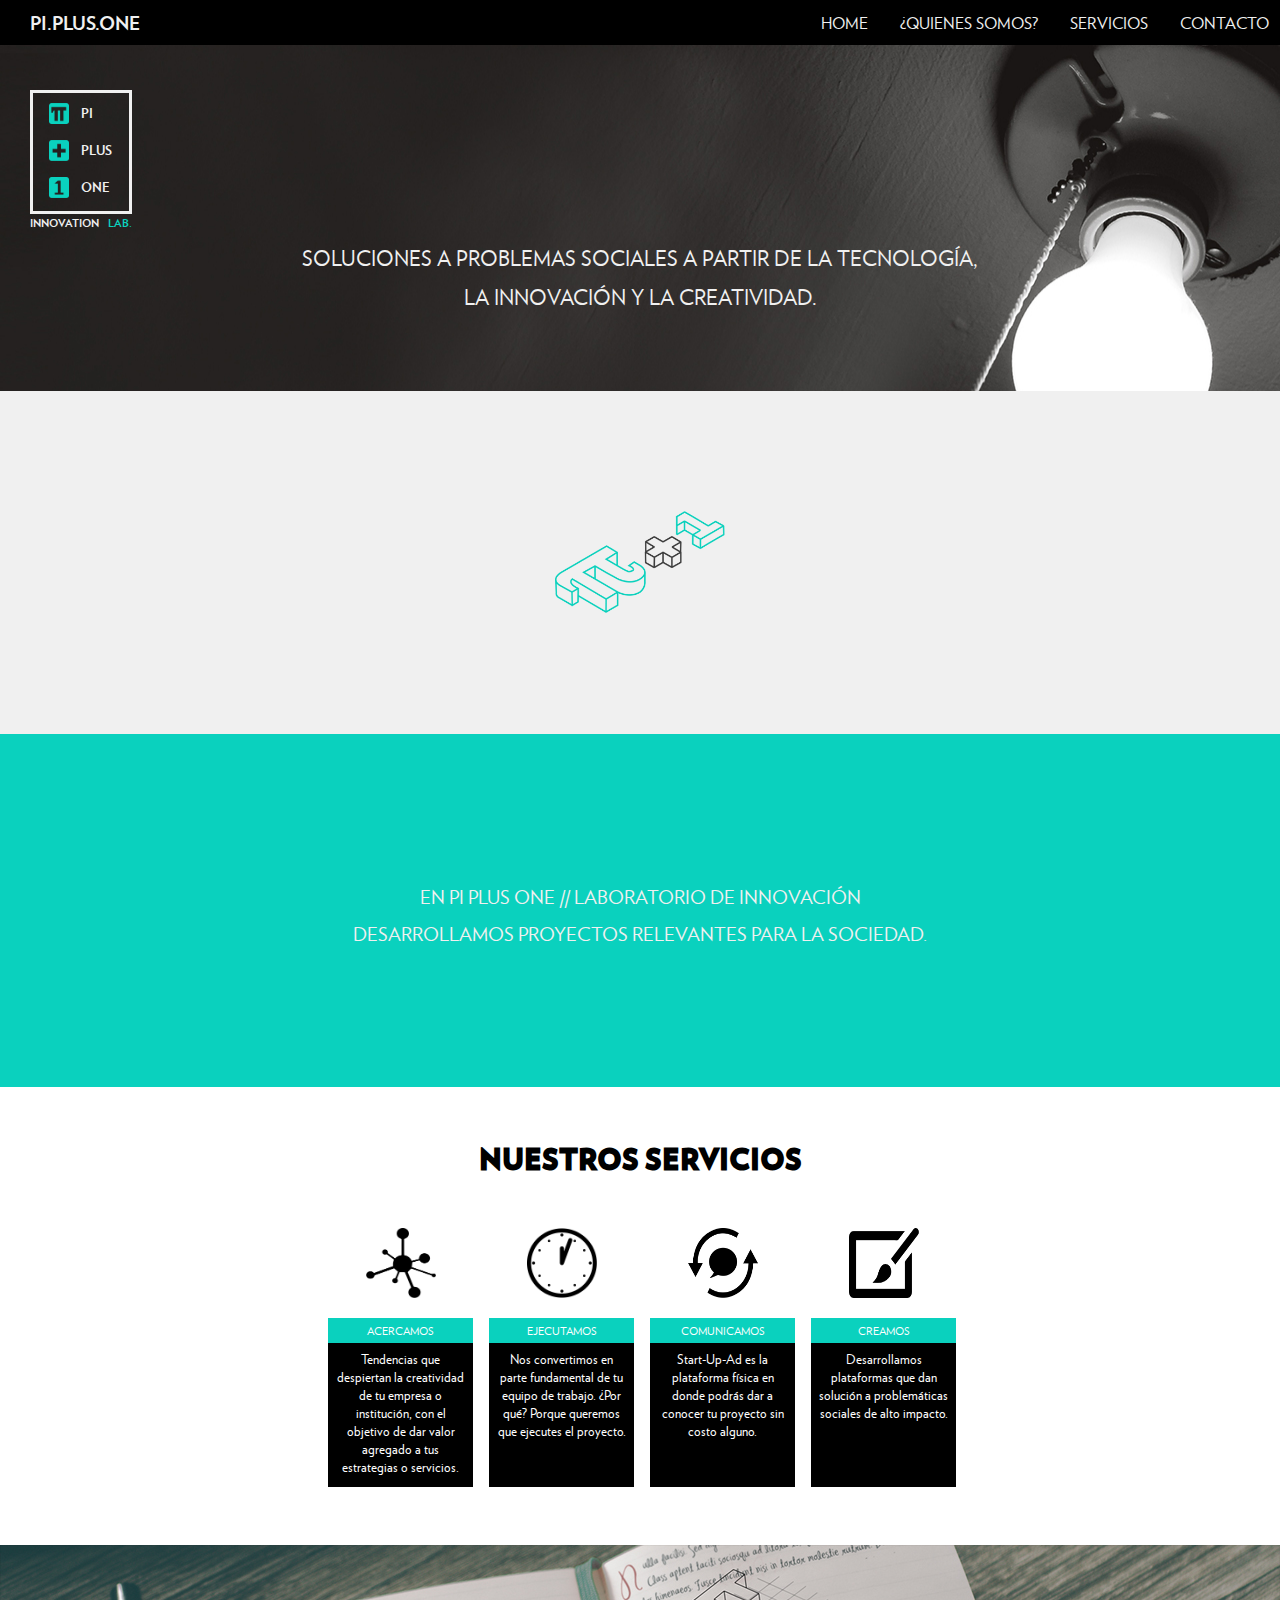
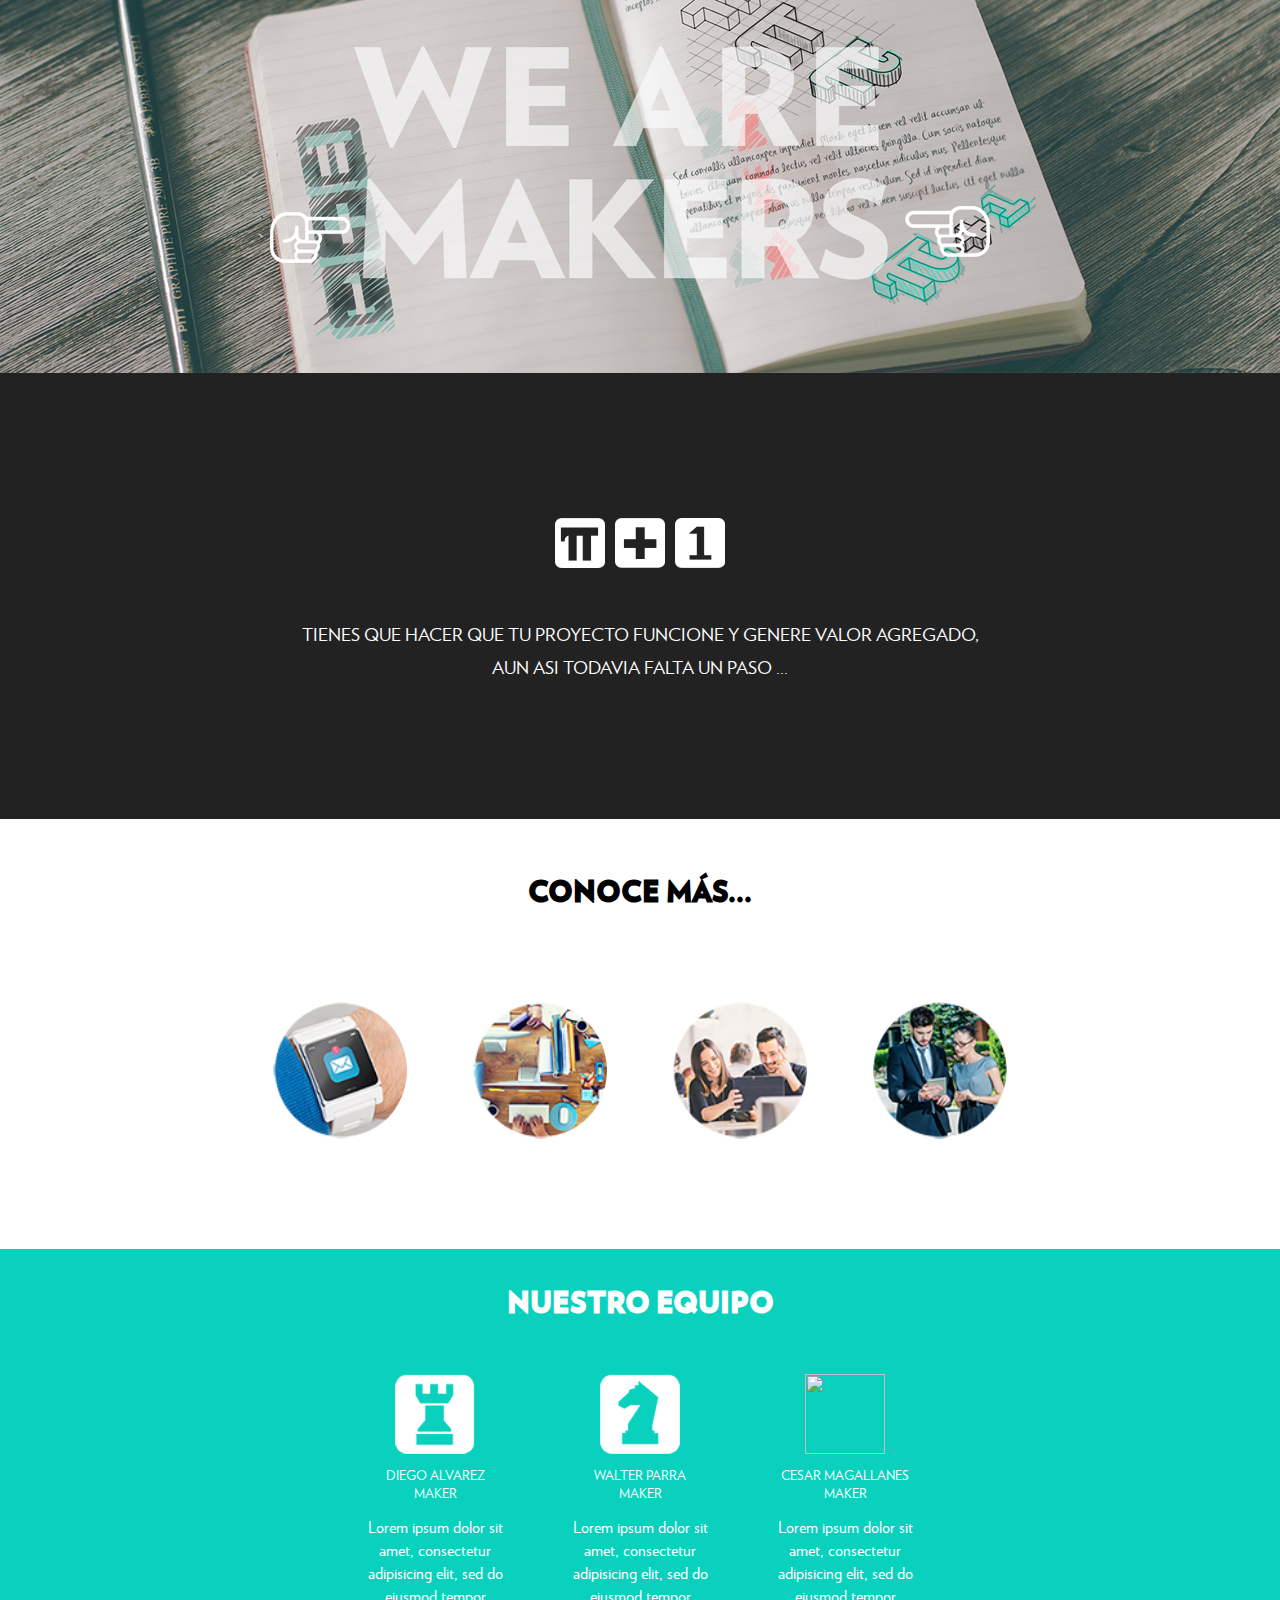
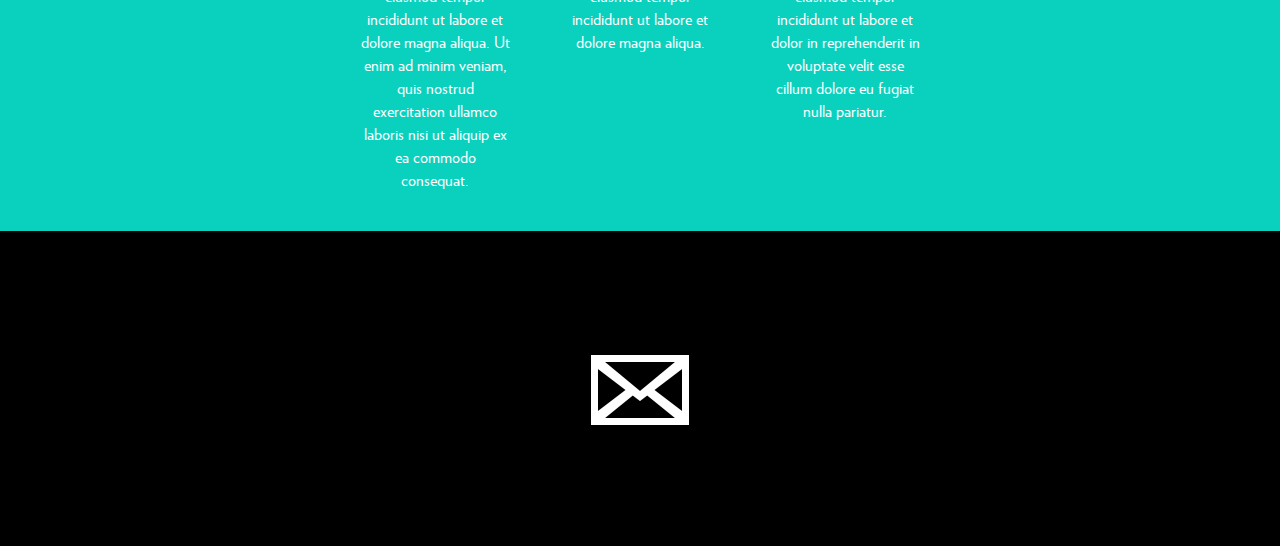
==== commit ab01ecf9: "pp1-V02" ====
--- a/index.html
+++ b/index.html
@@ -146,13 +146,13 @@
 							<a href="http://www.piplusone.mx">PI.PLUS.ONE</a>
 						</li>
 						<li>
-							<a href="#quienes-somos">¿QUIENES SOMOS?</a>
+							<a href="#quienes-somos" onclick="muestra_oculta('submenu')">¿QUIENES SOMOS?</a>
 						</li>
 						<li>
-							<a class="boton-servicios" href="#servicios">SERVICIOS</a>
+							<a class="boton-servicios" href="#servicios" onclick="muestra_oculta('submenu')">SERVICIOS</a>
 						</li>
 						<li class="boton-derecha">
-							<a href="#contacto">CONTACTO</a>
+							<a href="#contacto" onclick="muestra_oculta('submenu')">CONTACTO</a>
 						</li>
 					</ul> 
 		</nav>
@@ -400,8 +400,8 @@
 					</figure>
 				</div>
 				<div class="persona-puesto-item">
-					<p>DIEGO ALVAREZ LIMON</p>
-					<p>DIRECTOR CREATIVO</p>
+					<p>DIEGO ALVAREZ</p>
+					<p>MAKER</p>
 				</div>
 				<div class="persona-desc-item">
 					Lorem ipsum dolor sit amet, consectetur adipisicing elit, sed do eiusmod tempor incididunt ut labore et dolore magna aliqua. Ut enim ad minim veniam, quis nostrud exercitation ullamco laboris nisi ut aliquip ex ea commodo consequat. 
@@ -414,8 +414,8 @@
 					</figure>
 				</div>
 				<div class="persona-puesto-item">
-					<p>CESAR MAGALLANES</p>
-					<p>DIRECTOR PLANNING</p>
+					<p>WALTER PARRA</p>
+					<p>MAKER</p>
 				</div>
 				<div class="persona-desc-item">
 					Lorem ipsum dolor sit amet, consectetur adipisicing elit, sed do eiusmod tempor incididunt ut labore et dolore magna aliqua. 
@@ -428,8 +428,8 @@
 					</figure>
 				</div>
 				<div class="persona-puesto-item">
-					<p>TANIA TÉLLEZ</p>
-					<p>DIRECTORA DISEÑO</p>
+					<p>CESAR MAGALLANES</p>
+					<p>MAKER</p>
 				</div>
 				<div class="persona-desc-item">
 					Lorem ipsum dolor sit amet, consectetur adipisicing elit, sed do eiusmod tempor incididunt ut labore et  dolor in reprehenderit in voluptate velit esse cillum dolore eu fugiat nulla pariatur. 
--- a/css/estilos-pp1.css
+++ b/css/estilos-pp1.css
@@ -105,7 +105,7 @@
 }
 body
 {
-    background: white;
+    background: black;
     font-family: 'verlagbook';
     font-size: 16px;
     color: #444444;
@@ -150,6 +150,7 @@
     padding: .2em;
     position: relative;
     overflow: hidden;
+    float: right;
 }
 #menu-header-smart .icon-list
 {
@@ -159,7 +160,8 @@
 {
     list-style-type: none;
     padding-right: 20px;
-
+    display: none;
+    float: left;
 }
 
 .menu-fijo {
@@ -197,14 +199,14 @@
     position: relative;
     background-color: #201f1b;
     clear: both;
-    padding-bottom: 70px;
+  
 }
 #intro .cuadro-pp1-small
 {
     font-family: 'verlagbold';
-    font-size: .5em;
-    width: 45px;
-    height: 56px;
+    font-size: .6em;
+    width: 55px;
+    height: 66px;
     border-style: solid;
     border-width: 3px;
     border-color: #f0f0f0;
@@ -228,15 +230,15 @@
 }
 #intro .cuadro-pp1-small .logo-pp1-item .logo-verde .img-logo-verde
 {
-    width: 10px;
+    width: 13px;
     height: auto;
     
 }
 #intro .cuadro-pp1-small .logo-pp1-item, #intro .cuadro-pp1-small .texto-pp1-item
 {
   
-    width: 22.5px;
-    height: 15px;
+    width: 25.5px;
+    height: 19px;
     margin: 0 0 0 0;
     padding: 3px 0 0 0;
     float: left;
@@ -298,7 +300,7 @@
 #intro .innovation-text, .lab-text
 {
     display: inline-block;
-    font-size: .4em;
+    font-size: .45em;
 }
 #intro .lab-text
 {
@@ -308,6 +310,7 @@
 #intro .intro-copy
 {
     margin-top: 1em;
+    padding-bottom: 50px;
 }
 #intro .intro-copy .texto 
 {
@@ -332,35 +335,38 @@
 #logo
 {
     background: #f0f0f0;
-    height: 400px;
+
     color: #444444;
     position: relative;
     width: 100%;
     overflow: hidden;
+
 }
 #logo .logo-box
 {
     text-align: center;
-    padding-top: 100px;
-    padding-bottom: 100px;
-    width: 210px;
+    padding-top: 55px;
+    padding-bottom: 55px;  
+    width: 130px;
     margin: 0 auto;
 }
 #logo .logo-box .logo-figure .logo-img
 {
     content:url("../img/LOGO_210.png");
+    width: 130px;
 }
 /* ------------------------------------------------------- */
 
 #quienes-somos
 {
     background: #0ad1be;
-    padding-bottom: 100px;
+    
     color: #f0f0f0;
 }
 #quienes-somos .intro-copy
 {
-    padding-top: 100px;
+    padding-top: 80px;
+    padding-bottom: 80px;
 }
 #quienes-somos .intro-copy .texto 
 {
@@ -371,6 +377,7 @@
     width: 90%;
     text-align: center;
     font-size: .5em;
+
 }
 #quienes-somos .intro-copy .seguir-box
 {
@@ -433,18 +440,22 @@
 }
 #servicios .servicios-container .servicios-container-boxes .servicio-box-item .icono-item .imagen-item
 {
-    width: 100px;
-    height: 100px;
-    padding: 20px;
+    width: 70px;
+    height: 70px;
+    padding-left: 35px;
+    padding-right: 35px;
+    padding-top: 30px;
+    padding-bottom: 20px;
     vertical-align: top;
 }
 #servicios .servicios-container .servicios-container-boxes .servicio-box-item .titulo-item
 {
     background: #0ad1be;
     color: white;
-    height: 2em;
-    text-align: center;
-    padding-top: .8em;
+    height: 1.8em;
+    text-align: center;
+    padding-top: .45em;
+    font-size: .7em;
 }
 #servicios .servicios-container .servicios-container-boxes .servicio-box-item .texto-item
 {
@@ -482,8 +493,12 @@
     color: white;
     clear: both;
     position: relative;
-    padding-top: 70px;
-    padding-bottom: 70px;
+}
+
+#innovation-lab .intro-copy
+{
+    padding-bottom: 60px;
+    padding-top: 60px;
 }
 #innovation-lab .intro-copy .iconos
 {
@@ -520,7 +535,8 @@
 {
     overflow: hidden;
     background: white;
-    padding-bottom: 30px;
+    padding-top: 30px;
+    padding-bottom: 50px;
 }
 #conoce-mas .conoce-mas-container
 {
@@ -687,11 +703,12 @@
     text-align: center;
     padding: 0px;
     margin: 10px;
+
 }
 #nuestro-equipo .equipo-container .persona-item .persona-foto-item .img-item
 {
-    width: 100px;
-    height: 100px;
+    width: 80px;
+    height: 80px;
 }
 #nuestro-equipo .equipo-container .persona-item .persona-puesto-item
 {
@@ -699,6 +716,7 @@
     padding-bottom: 1em;
     margin: 0 auto;
     width: 185px;
+    font-size: .8em;
 }
 #nuestro-equipo .equipo-container .persona-item .persona-desc-item
 {
@@ -762,6 +780,10 @@
     }
 }
 @media screen and (min-width: 640px){
+    h1, h2
+    {
+        font-size: 1.8em;
+    }
     .menu-fijo {
         width: 97%;
     }
@@ -780,6 +802,21 @@
     #intro .intro-copy .texto 
     {
         font-size: 1em;
+    }
+    #logo .logo-box
+    {
+        padding-top: 70px;
+        padding-bottom: 70px; 
+        width: 150px;
+    }
+    #logo .logo-box .logo-figure .logo-img
+    {
+        width: 150px;
+    }
+    #quienes-somos .intro-copy
+    {
+        padding-top: 90px;
+        padding-bottom: 90px;
     }
     #quienes-somos .intro-copy .texto 
     {
@@ -807,9 +844,15 @@
     {
         content:url("../img/MAKERS_640.jpg");
     }
+    #innovation-lab .intro-copy
+    {
+        padding-top: 90px;
+        padding-bottom: 90px;
+    }
     #conoce-mas .conoce-mas-container
     {
         width: 640px;
+        padding-top: 40px;
     }
     #conoce-mas .conoce-mas-container .temas-container
     {
@@ -836,6 +879,7 @@
 
         width: 615px;
         margin: 0 auto;
+        padding-top: 40px;
       
     }
     #contacto
@@ -850,12 +894,18 @@
     }
 }
 @media screen and (min-width: 800px){
-    h1, h2
-    {
-        font-size: 1.8em;
-    }
-    #intro
-    {
+    #intro .intro-copy
+    {
+        padding-bottom: 80px;
+    }
+    #logo .logo-box
+    {
+        padding-top: 100px;
+        padding-bottom: 100px; 
+    }
+    #quienes-somos .intro-copy
+    {
+        padding-top: 100px;
         padding-bottom: 100px;
     }
     #servicios .servicios-container .servicios-container-boxes .servicio-box-item .texto-item
@@ -866,7 +916,7 @@
     {
         content:url("../img/MAKERS_800.jpg");
     }
-    #innovation-lab
+    #innovation-lab .intro-copy
     {
         padding-top: 100px;
         padding-bottom: 100px;
@@ -933,9 +983,33 @@
     {
         font-size: .7em;
     }
+    #intro .intro-copy
+    {
+        margin-top: 0;
+    }
     #intro .intro-copy .texto 
     {
         font-size: 1.2em;
+    }
+    #logo .logo-box
+    {
+        padding-top: 120px;
+        padding-bottom: 120px; 
+        width: 170px;
+    }
+    #logo .logo-box .logo-figure .logo-img
+    {
+        width: 170px;
+    }
+    #quienes-somos .intro-copy
+    {
+        padding-top: 140px;
+        padding-bottom: 140px;
+    }
+    #innovation-lab .intro-copy
+    {
+        padding-top: 140px;
+        padding-bottom: 140px;
     }
     #quienes-somos .intro-copy .texto 
     {
@@ -954,10 +1028,6 @@
     {
         width: 50px;
         height: 50px;
-    }
-    #intro .intro-copy
-    {
-        margin-top: 0;
     }
     #makers .makers-img
     {
@@ -983,7 +1053,7 @@
         background-size: 100%;
         background-repeat: no-repeat;
         background-color: #201f1b;
-        padding-bottom: 170px;
+      
     }    
     #makers .makers-img
     {
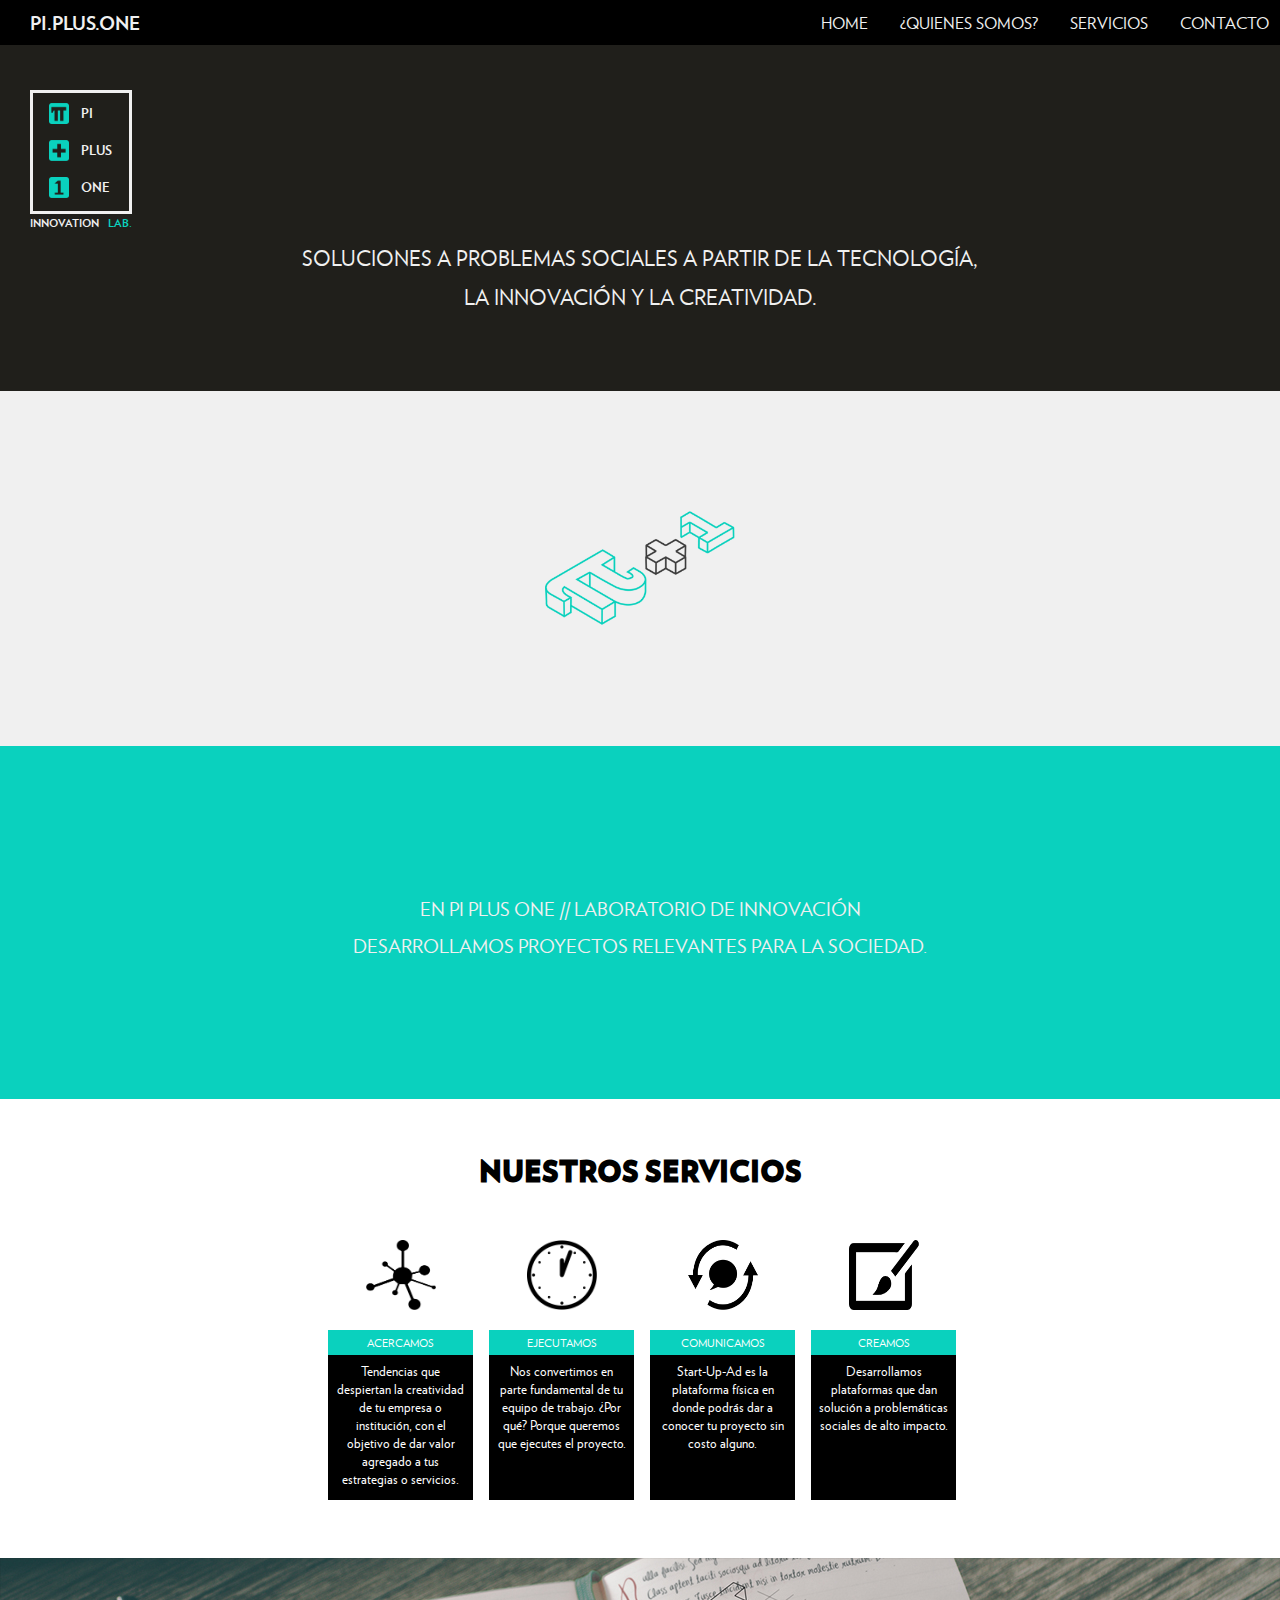
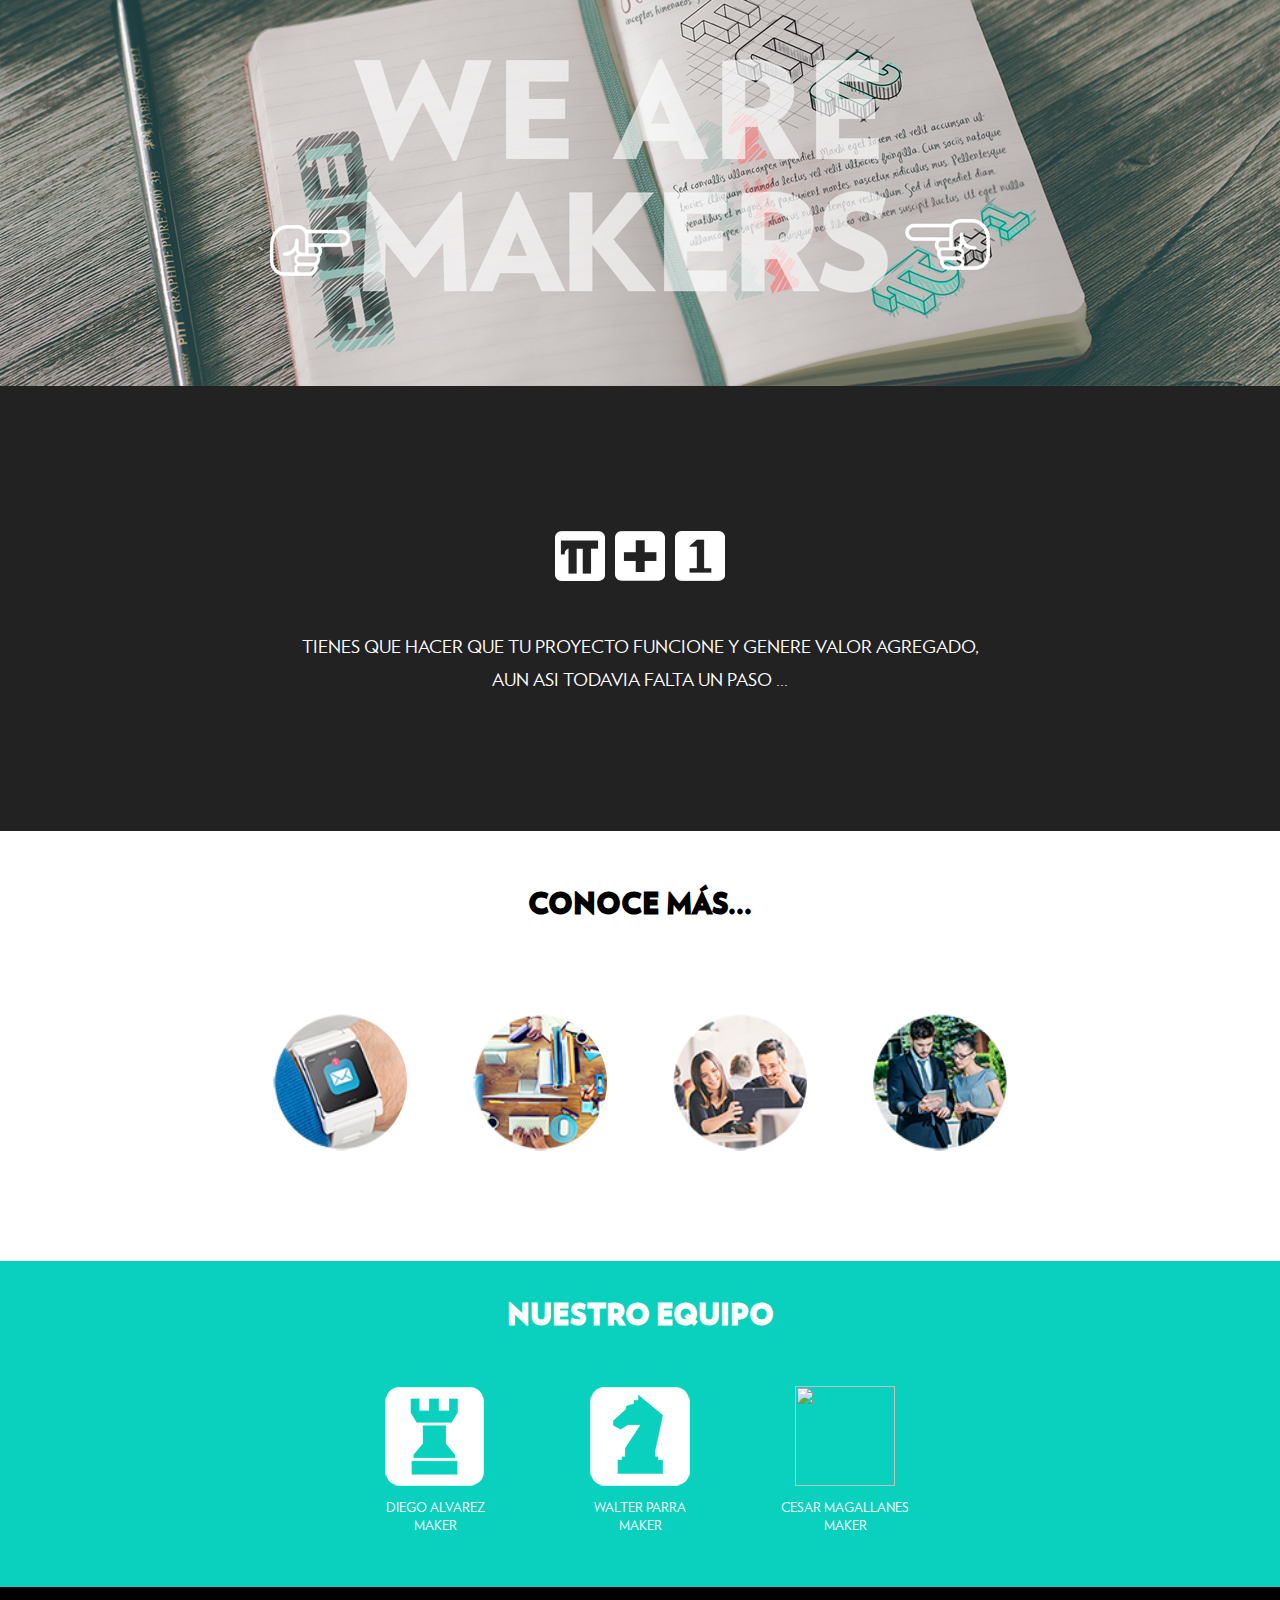
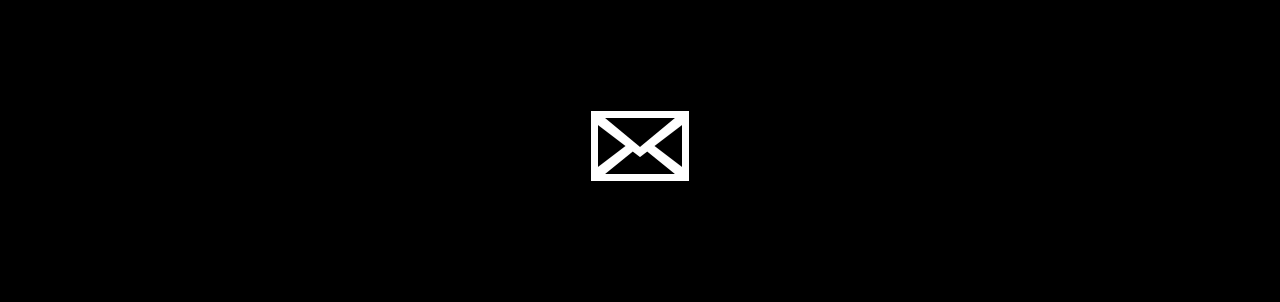
==== commit 2af5a507: "pp1-V03" ====
--- a/index.html
+++ b/index.html
@@ -398,42 +398,42 @@
 					<figure class="fig-item">
 						<img class="img-item" src="img/torre_100x100.png"></img>
 					</figure>
-				</div>
+				</div> 
 				<div class="persona-puesto-item">
 					<p>DIEGO ALVAREZ</p>
 					<p>MAKER</p>
-				</div>
+				</div><!--
 				<div class="persona-desc-item">
 					Lorem ipsum dolor sit amet, consectetur adipisicing elit, sed do eiusmod tempor incididunt ut labore et dolore magna aliqua. Ut enim ad minim veniam, quis nostrud exercitation ullamco laboris nisi ut aliquip ex ea commodo consequat. 
-				</div>
+				</div> -->
 			</div>
 			<div class="persona-item">
 				<div class="persona-foto-item">
 					<figure>
 						<img class="img-item" src="img/caballo_100x100.png"></img>
 					</figure>
-				</div>
+				</div> 
 				<div class="persona-puesto-item">
 					<p>WALTER PARRA</p>
 					<p>MAKER</p>
-				</div>
+				</div><!--
 				<div class="persona-desc-item">
 					Lorem ipsum dolor sit amet, consectetur adipisicing elit, sed do eiusmod tempor incididunt ut labore et dolore magna aliqua. 
-				</div>
+				</div> -->
 			</div>
 			<div class="persona-item">
 				<div class="persona-foto-item">
 					<figure class="fig-item">
 						<img class="img-item" src="img/Alfil_100x100.png"></img>
 					</figure>
-				</div>
+				</div> 
 				<div class="persona-puesto-item">
 					<p>CESAR MAGALLANES</p>
 					<p>MAKER</p>
-				</div>
+				</div><!--
 				<div class="persona-desc-item">
 					Lorem ipsum dolor sit amet, consectetur adipisicing elit, sed do eiusmod tempor incididunt ut labore et  dolor in reprehenderit in voluptate velit esse cillum dolore eu fugiat nulla pariatur. 
-				</div>
+				</div> -->
 			</div> 
 		</div>
 	</section>
--- a/css/estilos-pp1.css
+++ b/css/estilos-pp1.css
@@ -707,8 +707,8 @@
 }
 #nuestro-equipo .equipo-container .persona-item .persona-foto-item .img-item
 {
-    width: 80px;
-    height: 80px;
+    width: 100px;
+    height: 100px;
 }
 #nuestro-equipo .equipo-container .persona-item .persona-puesto-item
 {
@@ -964,13 +964,14 @@
     }
 }
 @media screen and (min-width: 1024px){
+    /*
     #intro
     {
         background: url(../img/INICIO_1024.jpg);
         background-size: 100%;
         background-repeat: no-repeat;
         background-color: #201f1b;
-    }    
+    } */   
     #intro .cuadro-pp1-small
     {
         display: none;
@@ -995,11 +996,11 @@
     {
         padding-top: 120px;
         padding-bottom: 120px; 
-        width: 170px;
+        width: 190px;
     }
     #logo .logo-box .logo-figure .logo-img
     {
-        width: 170px;
+        width: 190px;
     }
     #quienes-somos .intro-copy
     {
@@ -1047,6 +1048,7 @@
     {
         font-size: 1.3em;
     }
+    /*
     #intro
     {
         background: url(../img/INICIO_1280.jpg);
@@ -1054,7 +1056,7 @@
         background-repeat: no-repeat;
         background-color: #201f1b;
       
-    }    
+    }    */
     #makers .makers-img
     {
         content:url("../img/MAKERS_1280.jpg");
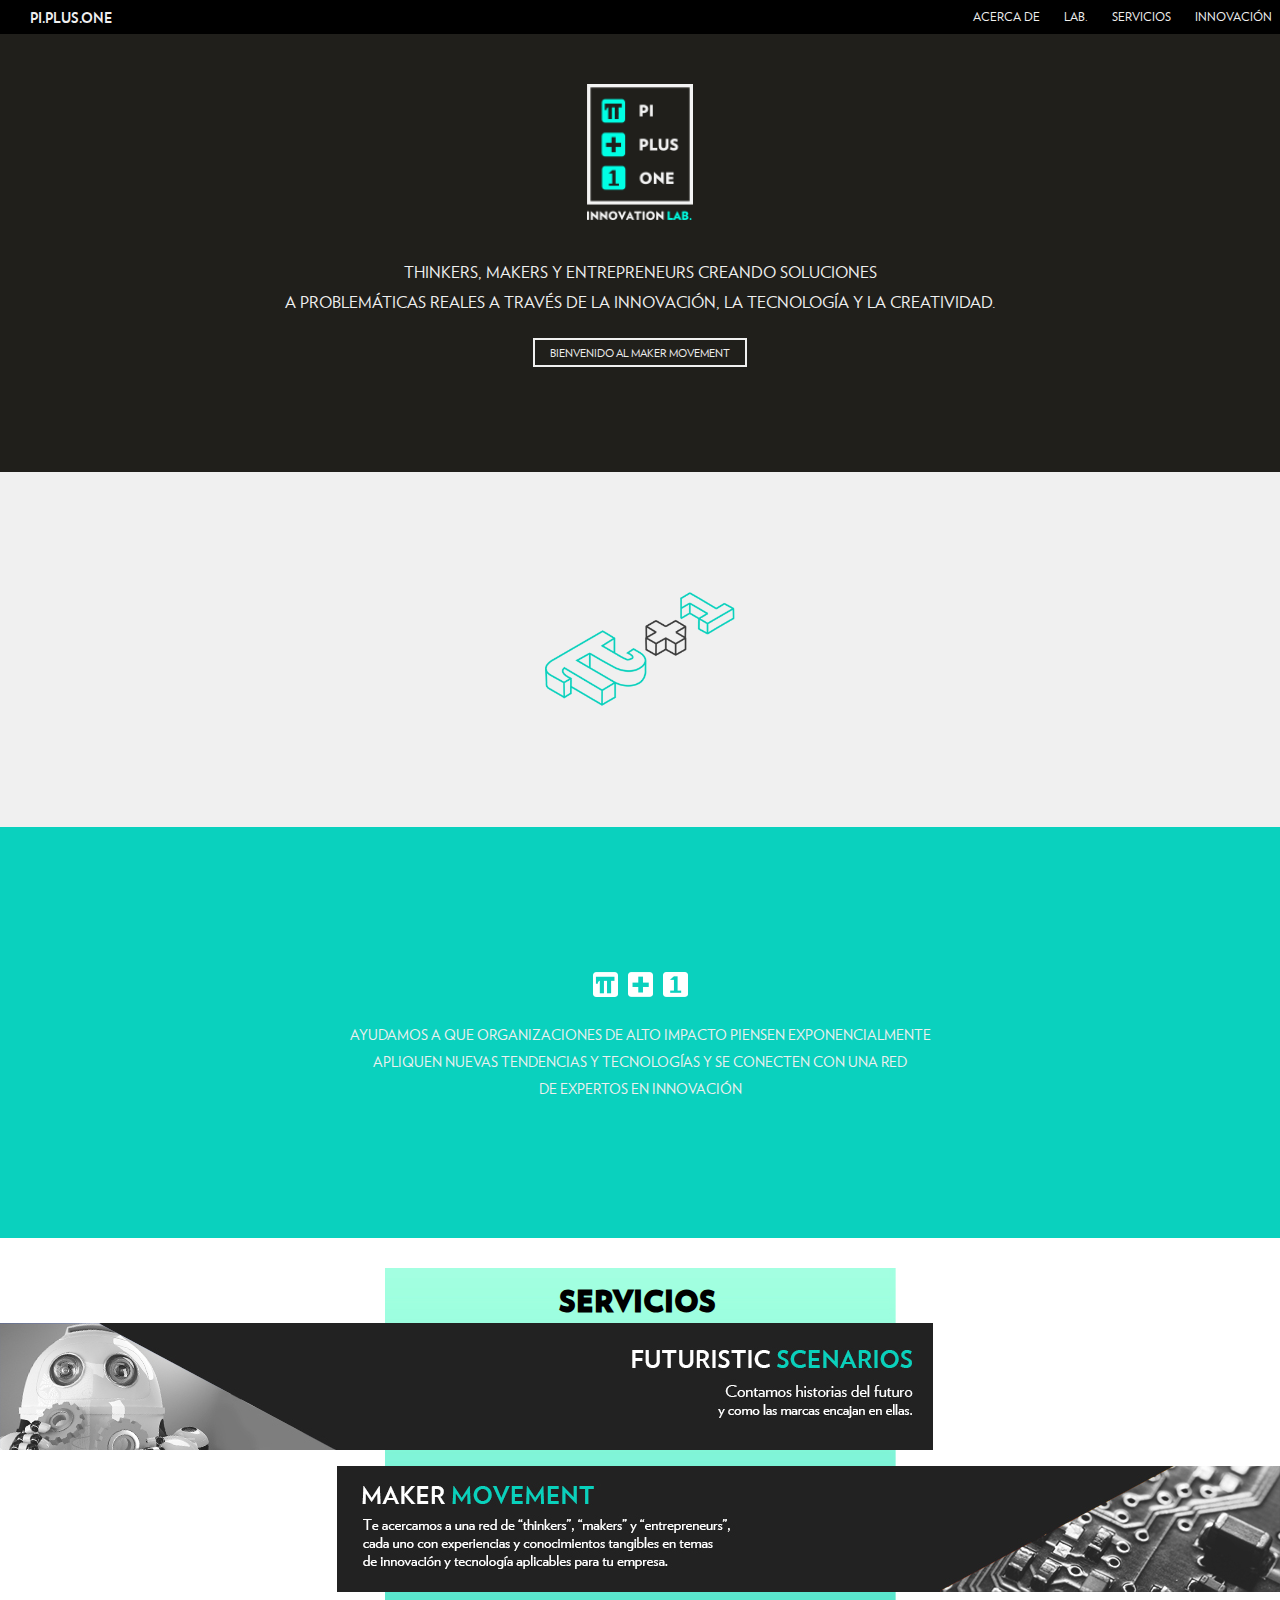
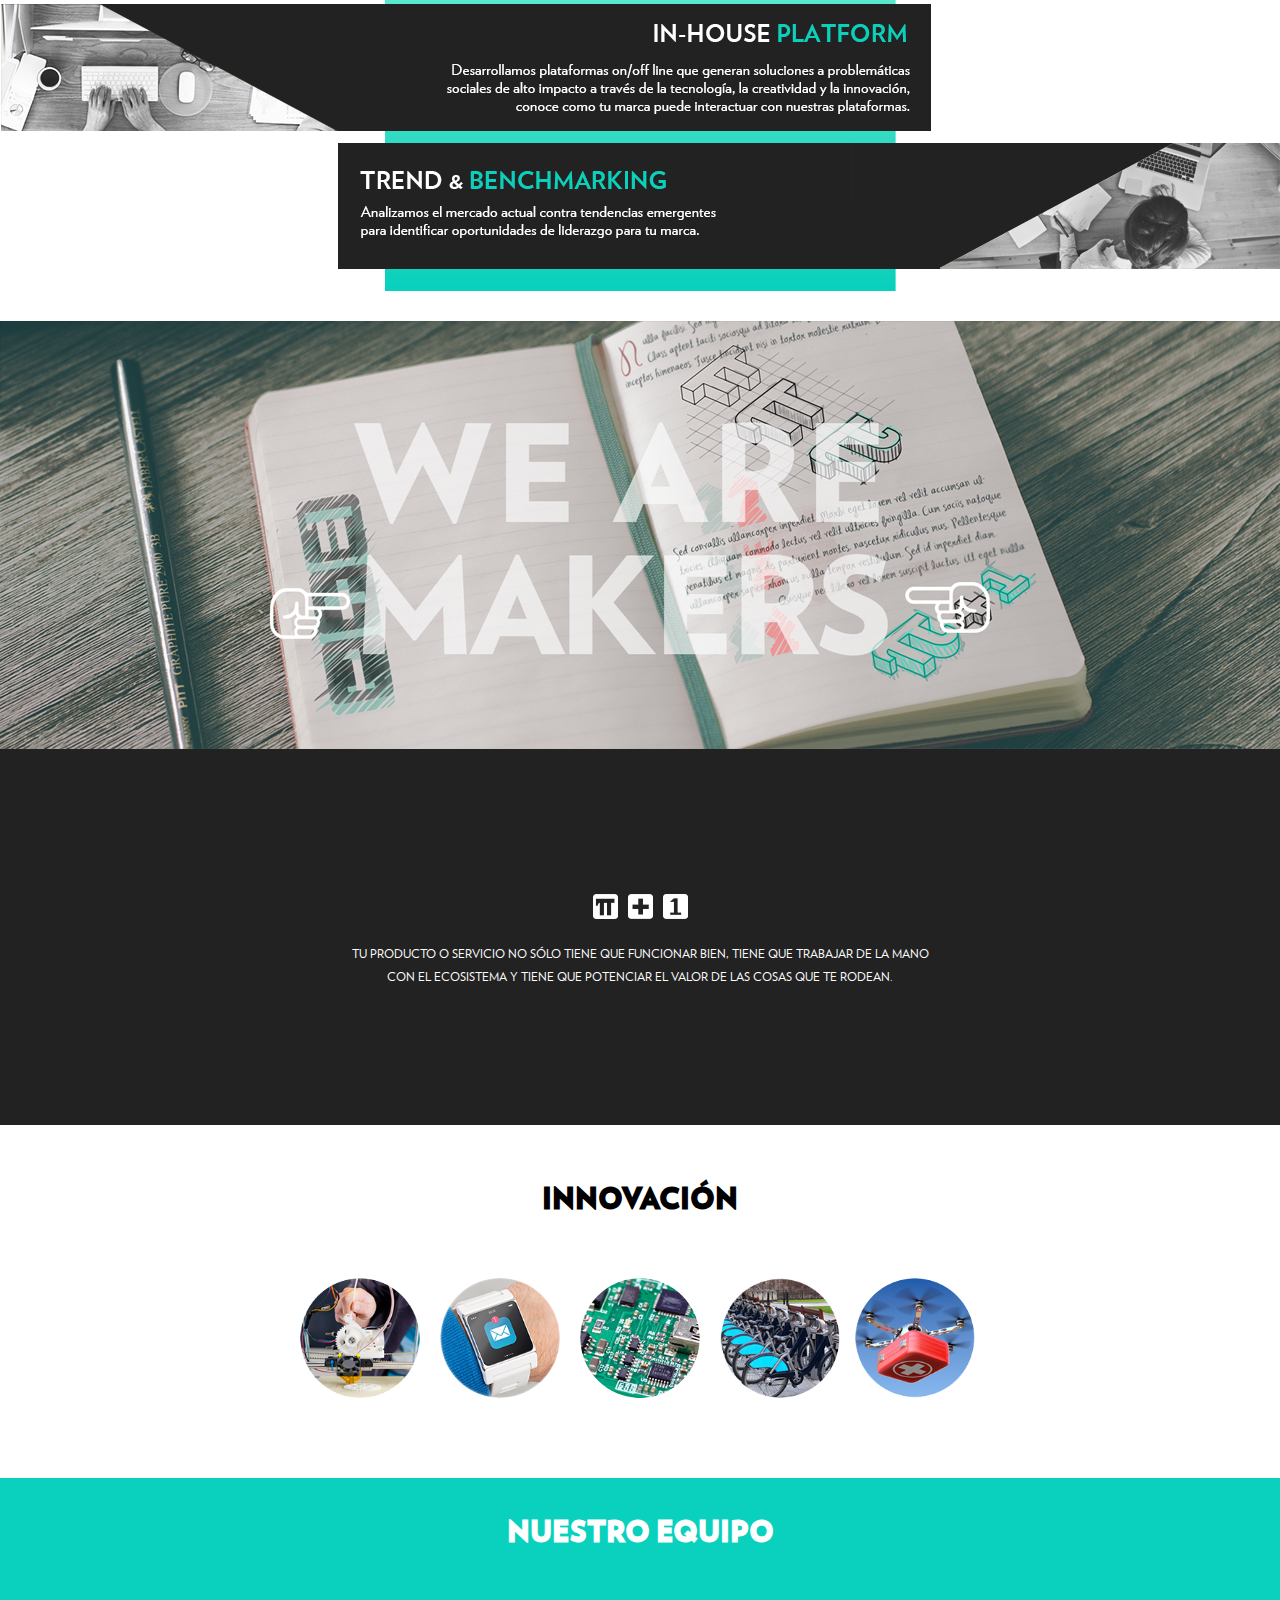
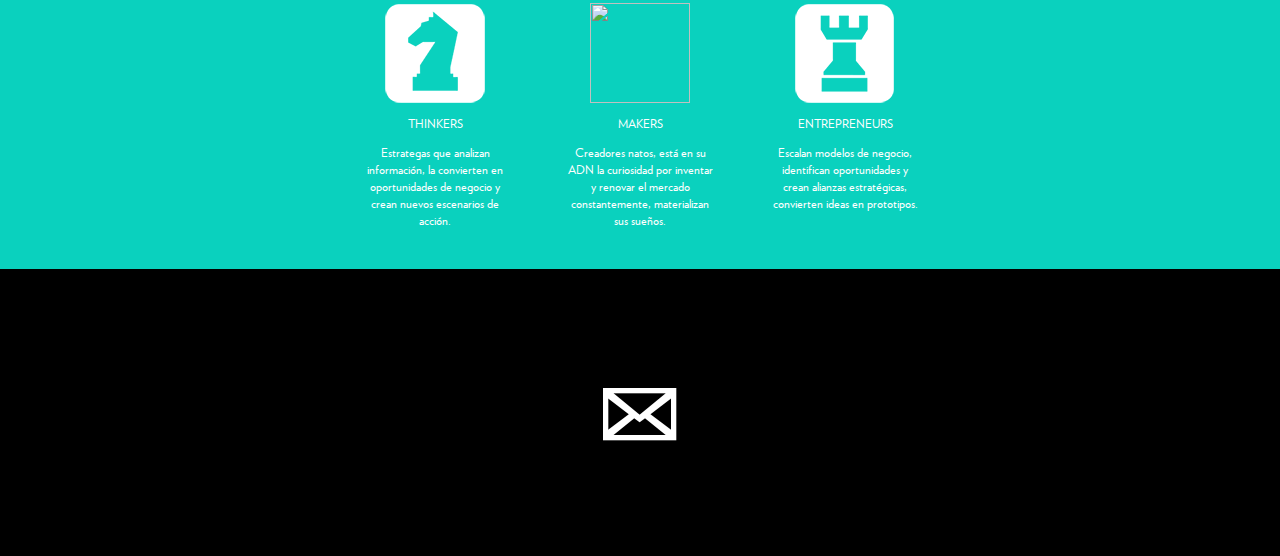
==== commit 0a0fed90: "Home Listo V1_0" ====
--- a/index.html
+++ b/index.html
@@ -125,16 +125,16 @@
 					<a href="http://www.piplusone.mx">PI.PLUS.ONE</a>
 				</li>
 				<li class="boton-derecha">
-					<a class="contacto-link" href="#contacto">CONTACTO</a>
+					<a class="contacto-link" href="#contacto">INNOVACIÓN</a>
 				</li>
 				<li>
 					<a class="boton-servicios" href="#servicios">SERVICIOS</a>
 				</li>
 				<li>
-					<a href="#quienes-somos">¿QUIENES SOMOS?</a>
+					<a href="#quienes-somos">LAB.</a>
 				</li>
 				<li>
-					<a href="#intro">HOME</a>
+					<a href="#intro">ACERCA DE</a>
 				</li>
 			</ul>
 		</nav>
@@ -146,109 +146,69 @@
 							<a href="http://www.piplusone.mx">PI.PLUS.ONE</a>
 						</li>
 						<li>
-							<a href="#quienes-somos" onclick="muestra_oculta('submenu')">¿QUIENES SOMOS?</a>
+							<a href="#quienes-somos" onclick="muestra_oculta('submenu')">ACERCA DE</a>
 						</li>
 						<li>
-							<a class="boton-servicios" href="#servicios" onclick="muestra_oculta('submenu')">SERVICIOS</a>
+							<a class="boton-servicios" href="#servicios" onclick="muestra_oculta('submenu')">LAB.</a>
 						</li>
 						<li class="boton-derecha">
-							<a href="#contacto" onclick="muestra_oculta('submenu')">CONTACTO</a>
+							<a href="#contacto" onclick="muestra_oculta('submenu')">INNOVACIÓN</a>
 						</li>
 					</ul> 
 		</nav>
 	</header>
 <!-- *********************************************************** -->
 	<section id="intro" >
-		<div class="cuadro-pp1">
-			<div class="logo-pp1-item">
-				<figure class="logo-verde">
-					<img class="img-logo-verde" src="img/pi-verde.png"/></img>
-				</figure>
-			</div>
-			<div class="texto-pp1-item">
-				PI
-			</div>
-			<div class="logo-pp1-item">
-				<figure class="logo-verde">
-					<img class="img-logo-verde" src="img/plus-verde.png"/></img>
-				</figure>
-			</div>
-			<div class="texto-pp1-item">
-				PLUS
-			</div>
-			<div class="logo-pp1-item">
-				<figure class="logo-verde">
-					<img class="img-logo-verde" src="img/one-verde.png"/></img>
-				</figure>
-			</div>
-			<div class="texto-pp1-item">
-				ONE
-			</div>
-		</div>
-		<div class="cuadro-pp1-small">
-			<div class="logo-pp1-item">
-				<figure class="logo-verde">
-					<img class="img-logo-verde" src="img/pi-verde.png"/></img>
-				</figure>
-			</div>
-			<div class="texto-pp1-item">
-				PI
-			</div>
-			<div class="logo-pp1-item">
-				<figure class="logo-verde">
-					<img class="img-logo-verde" src="img/plus-verde.png"/></img>
-				</figure>
-			</div>
-			<div class="texto-pp1-item">
-				PLUS
-			</div>
-			<div class="logo-pp1-item">
-				<figure class="logo-verde">
-					<img class="img-logo-verde" src="img/one-verde.png"/></img>
-				</figure>
-			</div>
-			<div class="texto-pp1-item">
-				ONE
-			</div>
-		</div>
-		<div class="innovation-lab-text">
-			<p class="innovation-text">INNOVATION</p>
-			<p class="lab-text">LAB.</p>
+		<div class="pp1-logo">
+			<figure class="logo-pp1-fig">
+					<img class="logo-pp1-img" src="img-v1/logo.png"/></img>
+			</figure>
 		</div>
 		<div class="intro-copy">
-			<p class="texto">SOLUCIONES A PROBLEMAS SOCIALES A PARTIR DE LA TECNOLOGÍA,</p>
-			<p class="texto">LA INNOVACIÓN Y LA CREATIVIDAD.</p>
+			<p class="texto">THINKERS, MAKERS Y ENTREPRENEURS CREANDO SOLUCIONES</p>
+			<p class="texto">A PROBLEMÁTICAS REALES A TRAVÉS DE LA INNOVACIÓN, LA TECNOLOGÍA Y LA CREATIVIDAD.</p>
+			<div class="seguir-box">
+				<a href="#">BIENVENIDO AL MAKER MOVEMENT</a>
+			</div> 
+		</div>
+	</section>
+<!-- *********************************************************** -->
+
+	<section id="logo">
+		<div class="logo-box">
+			<figure class="logo-figure">
+				<img class="logo-img"></img>
+			</figure>
+		</div>
+	</section>
+<!-- *********************************************************** -->
+
+	<section id="quienes-somos">
+		<div class="intro-copy">
+			<div class="iconos">
+				<figure class="icono-fig-item">
+					<img class="icono-img-item" src="img/pi.png"></img>
+				</figure>
+				<figure class="icono-fig-item">
+					<img class="icono-img-item" src="img/plus.png"></img>
+				</figure>
+				<figure class="icono-fig-item">
+					<img class="icono-img-item" src="img/one.png"></img>
+				</figure>
+			</div>
+			<p class="texto">AYUDAMOS A QUE ORGANIZACIONES DE ALTO IMPACTO PIENSEN EXPONENCIALMENTE</p>
+			<p class="texto">APLIQUEN NUEVAS TENDENCIAS Y TECNOLOGÍAS Y SE CONECTEN CON UNA RED</p>
+			<p class="texto">DE EXPERTOS EN INNOVACIÓN</p>
 			<!--
 			<div class="seguir-box">
 				<a href="#">SEGUIR LEYENDO</a>
 			</div> -->
 		</div>
 	</section>
-<!-- *********************************************************** -->
-
-	<section id="logo">
-		<div class="logo-box">
-			<figure class="logo-figure">
-				<img class="logo-img"></img>
-			</figure>
-		</div>
-	</section>
-<!-- *********************************************************** -->
-
-	<section id="quienes-somos">
-		<div class="intro-copy">
-			<p class="texto">EN PI PLUS ONE // LABORATORIO DE INNOVACIÓN</p>
-			<p class="texto">DESARROLLAMOS PROYECTOS RELEVANTES PARA LA SOCIEDAD.</p>
-			<!--
-			<div class="seguir-box">
-				<a href="#">SEGUIR LEYENDO</a>
-			</div> -->
-		</div>
-	</section>
 
 <!-- *********************************************************** -->
 	<section id="servicios">
-		<h1>NUESTROS SERVICIOS</h1>
+		<h1>SERVICIOS</h1>
 		<div class="servicios-container">
 			<div class="servicios-container-boxes">
 				<div class="servicio-box-item">
@@ -258,11 +218,11 @@
 						</figure>
 					</div>
 					<div class="titulo-item">
-						ACERCAMOS
+						FUTURISTIC SCENARIOS
 					</div>
 					<div class="texto-item">
 						<p class="parrafo">
-							Tendencias que despiertan la creatividad de tu empresa o institución, con el objetivo de dar valor agregado a tus estrategias o servicios.
+							Contamos historias del futuro y como las marcas encajan en ellas.
 						</p>
 					</div>
 				</div>
@@ -273,11 +233,11 @@
 						</figure>
 					</div>
 					<div class="titulo-item">
-						EJECUTAMOS
+						MAKER MOVEMENT
 					</div>
 					<div class="texto-item">
 						<p class="parrafo">
-							Nos convertimos en parte fundamental de tu equipo de trabajo. ¿Por qué? Porque queremos que ejecutes el proyecto.
+							Te acercamos a una red de "thinkers", "makers" y "entrepreneurs", cada uno con experiencias y conocimientos tangibles en temas de Innovación y tecnología aplicables para tu empresa.
 						</p>
 					</div>
 				</div>
@@ -290,11 +250,11 @@
 						</figure>
 					</div>
 					<div class="titulo-item">
-						COMUNICAMOS
+						IN-HOUSE PLATFORM
 					</div>
 					<div class="texto-item">
 						<p class="parrafo">
-							Start-Up-Ad es la plataforma física en donde podrás dar a conocer tu proyecto sin costo alguno.
+							Desarrollamos plataformas on/off line que generan soluciones a problemáticas sociales de alto impacto a través de la tecnología, la creatividad y la innovación, conoce como tu marca puede interactuar con nuevas plataformas.
 						</p>
 					</div>
 				</div>
@@ -305,14 +265,42 @@
 						</figure>
 					</div>
 					<div class="titulo-item">
-						CREAMOS
+						TREND & BENCHMARKING
 					</div>
 					<div class="texto-item">
 						<p class="parrafo">
-							Desarrollamos plataformas que dan solución a problemáticas sociales de alto impacto.
+							Analizamos el mercado actual contra tendencias emergentes para identificar oportunidades de liderazgo para tu marca.
 						</p>
 					</div>
 				</div>
+			</div>
+		</div>
+	</section>
+<!-- *********************************************************** -->
+	<section id="servicios-1024">
+		<div class="container">
+			<figure class="futuristic-img">
+					<img src="img-v1/futuristic_desactivado.jpg"></img>
+			</figure>
+			<figure class="makermovement-img">
+					<img src="img-v1/makermovement_desactivado.jpg"></img>
+			</figure>
+			<figure class="inhouse-img">
+					<img src="img-v1/inhouse_desactivado.jpg"></img>
+			</figure>
+			<figure class="trend-img">
+					<img src="img-v1/trend_desactivado.jpg"></img>
+			</figure>
+
+			<div class="container-fondo">
+
+				<div class="fondo">
+					<h1 class="titulo-servicios">SERVICIOS</h1>
+					<figure>
+						<img src="img-v1/recuadro _f_servicios.jpg"></img>
+					</figure>
+				</div>
+
 			</div>
 		</div>
 	</section>
@@ -338,21 +326,21 @@
 					<img class="icono-img-item" src="img/one.png"></img>
 				</figure>
 			</div>
-			<p class="texto">TIENES QUE HACER QUE TU PROYECTO FUNCIONE Y GENERE VALOR AGREGADO,</p>
-			<p class="texto">AUN ASI TODAVIA FALTA UN PASO ...</p>
+			<p class="texto">TU PRODUCTO O SERVICIO NO SÓLO TIENE QUE FUNCIONAR BIEN, TIENE QUE TRABAJAR DE LA MANO</p>
+			<p class="texto">CON EL ECOSISTEMA Y TIENE QUE POTENCIAR EL VALOR DE LAS COSAS QUE TE RODEAN.</p>
 		</div>
 	</section>
 <!-- *********************************************************** -->
 
 	<section id="conoce-mas">
-		<h1>CONOCE MÁS...</h1>
+		<h1>INNOVACIÓN</h1>
 		<div class="conoce-mas-container">
 
 			<div class="temas-container">
 				
 					<div class="tema-circulo-item">
 						<figure>
-							<img class="tema-circulo-img-item1" src="img/wearabletech.jpg"></img>
+							<img class="tema-circulo-img-item1" src="img-v1/3dprinting.jpg"></img>
 						</figure>
 
 					</div>
@@ -360,7 +348,7 @@
 				
 					<div class="tema-circulo-item">
 						<figure>
-							<img class="tema-circulo-img-item2" src="img/internetofthings.jpg"></img>
+							<img class="tema-circulo-img-item2" src="img-v1/wearable.jpg"></img>
 						</figure>
 
 					</div>
@@ -370,17 +358,31 @@
 				
 					<div class="tema-circulo-item">
 						<figure>
-							<img class="tema-circulo-img-item3" src="img/sharingeconomy.jpg"></img>
-						</figure>
-
-					</div>
-
-					<div class="tema-circulo-item">
-						<figure>
-							<img class="tema-circulo-img-item4" src="img/makermovement.jpg"></img>
-						</figure>
-
-					</div>
+							<img class="tema-circulo-img-item3" src="img-v1/internetcosas.jpg"></img>
+						</figure>
+
+					</div>
+
+					<div class="tema-circulo-item">
+						<figure>
+							<img class="tema-circulo-img-item4" src="img-v1/economia.jpg"></img>
+						</figure>
+					</div>
+			</div>
+			<div class="temas-container">
+				
+					<div class="tema-circulo-item">
+						<figure>
+							<img class="tema-circulo-img-item5" src="img-v1/drones.jpg"></img>
+						</figure>
+
+					</div>
+<!--
+					<div class="tema-circulo-item">
+						<figure>
+							<img class="tema-circulo-img-item4" src="img-v1/economia.jpg"></img>
+						</figure>
+					</div> -->
 			</div>
 		</div>
 	</section>
@@ -396,44 +398,41 @@
 			<div class="persona-item">
 				<div class="persona-foto-item">
 					<figure class="fig-item">
+						<img class="img-item" src="img/caballo_100x100.png"></img>
+					</figure>
+				</div> 
+				<div class="persona-puesto-item">
+					<p>THINKERS</p>
+				</div>
+				<div class="persona-desc-item">
+					Estrategas que analizan información, la convierten en oportunidades de negocio y crean nuevos escenarios de acción.  
+				</div>
+			</div>
+			<div class="persona-item">
+				<div class="persona-foto-item">
+					<figure>
+						<img class="img-item" src="img/Alfil_100x100.png"></img>
+					</figure>
+				</div> 
+				<div class="persona-puesto-item">
+					<p>MAKERS</p>
+				</div>
+				<div class="persona-desc-item">
+					Creadores natos, está en su ADN la curiosidad por inventar y renovar el mercado constantemente, materializan sus sueños.
+				</div>
+			</div>
+			<div class="persona-item">
+				<div class="persona-foto-item">
+					<figure class="fig-item">
 						<img class="img-item" src="img/torre_100x100.png"></img>
 					</figure>
 				</div> 
 				<div class="persona-puesto-item">
-					<p>DIEGO ALVAREZ</p>
-					<p>MAKER</p>
-				</div><!--
+					<p>ENTREPRENEURS</p>
+				</div>
 				<div class="persona-desc-item">
-					Lorem ipsum dolor sit amet, consectetur adipisicing elit, sed do eiusmod tempor incididunt ut labore et dolore magna aliqua. Ut enim ad minim veniam, quis nostrud exercitation ullamco laboris nisi ut aliquip ex ea commodo consequat. 
-				</div> -->
-			</div>
-			<div class="persona-item">
-				<div class="persona-foto-item">
-					<figure>
-						<img class="img-item" src="img/caballo_100x100.png"></img>
-					</figure>
+					Escalan modelos de negocio, identifican oportunidades y crean alianzas estratégicas, convierten ideas en prototipos.
 				</div> 
-				<div class="persona-puesto-item">
-					<p>WALTER PARRA</p>
-					<p>MAKER</p>
-				</div><!--
-				<div class="persona-desc-item">
-					Lorem ipsum dolor sit amet, consectetur adipisicing elit, sed do eiusmod tempor incididunt ut labore et dolore magna aliqua. 
-				</div> -->
-			</div>
-			<div class="persona-item">
-				<div class="persona-foto-item">
-					<figure class="fig-item">
-						<img class="img-item" src="img/Alfil_100x100.png"></img>
-					</figure>
-				</div> 
-				<div class="persona-puesto-item">
-					<p>CESAR MAGALLANES</p>
-					<p>MAKER</p>
-				</div><!--
-				<div class="persona-desc-item">
-					Lorem ipsum dolor sit amet, consectetur adipisicing elit, sed do eiusmod tempor incididunt ut labore et  dolor in reprehenderit in voluptate velit esse cillum dolore eu fugiat nulla pariatur. 
-				</div> -->
 			</div> 
 		</div>
 	</section>
--- a/css/estilos-pp1.css
+++ b/css/estilos-pp1.css
@@ -107,7 +107,7 @@
 {
     background: black;
     font-family: 'verlagbook';
-    font-size: 16px;
+    font-size: 12px;
     color: #444444;
     min-width: 320px;
 }
@@ -201,116 +201,24 @@
     clear: both;
   
 }
-#intro .cuadro-pp1-small
-{
-    font-family: 'verlagbold';
-    font-size: .6em;
-    width: 55px;
-    height: 66px;
-    border-style: solid;
-    border-width: 3px;
-    border-color: #f0f0f0;
-    margin-top: 20px;
-    margin-left: 30px;
-    padding: 2px;
-    position: relative;
-
-    
-}
-#intro .cuadro-pp1-small .logo-pp1-item
-{
-    text-align: center;
-
-}
-#intro .cuadro-pp1-small .logo-pp1-item .logo-verde
-{
-    margin: 0;
-    padding: 0;
-
-}
-#intro .cuadro-pp1-small .logo-pp1-item .logo-verde .img-logo-verde
-{
-    width: 13px;
-    height: auto;
-    
-}
-#intro .cuadro-pp1-small .logo-pp1-item, #intro .cuadro-pp1-small .texto-pp1-item
-{
-  
-    width: 25.5px;
-    height: 19px;
-    margin: 0 0 0 0;
-    padding: 3px 0 0 0;
-    float: left;
-    font-size: 1em;
-
-}
-#intro .cuadro-pp1
-{
-    font-family: 'verlagbold';
-    font-size: 1em;
-/*
-    width: 90px;
-    height: 112px; */
-    width: 90px;
-    height: 112px;
-    border-style: solid;
-    border-width: 3px;
-    border-color: #f0f0f0;
-    margin-top: 20px;
-    margin-left: 30px;
-    padding: 3px;
-    position: relative;
-    display: none;
-    
-}
-#intro .cuadro-pp1 .logo-pp1-item
-{
-    text-align: center;
-
-}
-#intro .cuadro-pp1 .logo-pp1-item .logo-verde
-{
-    margin: 0;
-    padding: 0;
-}
-#intro .cuadro-pp1 .logo-pp1-item .logo-verde .img-logo-verde
-{
-    width: 20px;
-    height: auto;
-}
-#intro .cuadro-pp1 .logo-pp1-item, .texto-pp1-item
-{
-  
-    width: 45px;
-    height: 30px;
-    margin: 0 0 0 0;
-    padding: 7px 0 0 0;
-    float: left;
-    font-size: .8em;
-}
-
-#intro .innovation-lab-text
-{
-    font-family: 'verlagbold';
-    position: relative;
-    margin-top: -5px;
-    margin-left: 30px;
-}
-#intro .innovation-text, .lab-text
-{
-    display: inline-block;
-    font-size: .45em;
-}
-#intro .lab-text
-{
-    padding: 0 0 0 .5em;
-    color: #0ad1be;
+#intro .pp1-logo
+{
+    width: 75px;
+    margin: 0 auto;
+}
+#intro .pp1-logo .logo-pp1-fig
+{
+    padding-top: 50px;
+    padding-bottom: 10px;
+}
+#intro .pp1-logo .logo-pp1-img
+{
+    width: 75px;
 }
 #intro .intro-copy
 {
-    margin-top: 1em;
-    padding-bottom: 50px;
+    padding-top: 2em;
+    padding-bottom: 30px;
 }
 #intro .intro-copy .texto 
 {
@@ -323,12 +231,13 @@
 }
 #intro .intro-copy .seguir-box
 {
-    width: 172px;
-    height: 36px;
-    border: 3px solid #f0f0f0;
-    text-align: center;
-    padding-top: 12px;
+    width: 210px;
+    height: 20px;
+    border: 2px solid #f0f0f0;
+    text-align: center;
+    padding-top: 5px;
     margin: 25px auto 25px auto;
+    font-size: .9em;
 }
 /* ------------------------------------------------------- */
 
@@ -390,14 +299,92 @@
 }
 
 /* ------------------------------------------------------- */
-#servicios
+#servicios, #servicios-1024
 {
     overflow: hidden;
     background: white;
     clear: both;
     padding-top: 30px;
     padding-bottom: 30px;
-}
+    position: relative;
+}
+#servicios-1024
+{
+    display: none;
+}
+#servicios-1024 .container
+{
+    margin: 0 auto;
+    width: 1024;
+    max-width: 1280px;
+    position: relative;
+}
+#servicios-1024 .container .futuristic-img
+{
+    position: absolute;
+    z-index: 1;
+    left: 0;
+    top: 55px;
+}
+#servicios-1024 .container .futuristic-img:hover
+{
+    content:url("../img-v1/futuristic_activado.jpg");
+}
+#servicios-1024 .container .makermovement-img
+{
+    position: absolute;
+    z-index: 1;
+    right: 0;
+    top: 198px;
+}
+#servicios-1024 .container .makermovement-img:hover
+{
+    content:url("../img-v1/makermovement_activado.jpg");
+}
+#servicios-1024 .container .inhouse-img
+{
+    position: absolute;
+    z-index: 1;
+    left: 0;
+    top: 336px;
+}
+#servicios-1024 .container .inhouse-img:hover
+{
+    content:url("../img-v1/inhouse_activado.jpg");
+}
+#servicios-1024 .container .trend-img
+{
+    position: absolute;
+    z-index: 1;
+    right: 0;
+    top: 475px;
+}
+#servicios-1024 .container .trend-img:hover
+{
+    content:url("../img-v1/trend_activado.jpg");
+}
+#servicios-1024 .container .container-fondo
+{
+    width: 1024px;
+    margin: 0 auto;
+    position: relative;
+}
+#servicios-1024 .container .container-fondo .fondo
+{
+    width: 511px;
+    margin: 0 auto;
+    position: relative;
+    z-index: 0;
+}
+#servicios-1024 .container .container-fondo .titulo-servicios
+{
+    position: absolute;
+    top: -10px;
+    right: 180px;
+}
+
+/* ------------------------------------------------------- */
+
 #servicios .servicios-container
 {
     margin: 0 auto;
@@ -471,7 +458,6 @@
     font-family: 'verlagbook';
     font-size: .8em;
  }
- 
  /* ------------------------------------------------------- */
 
 #makers
@@ -500,20 +486,20 @@
     padding-bottom: 60px;
     padding-top: 60px;
 }
-#innovation-lab .intro-copy .iconos
+#innovation-lab .intro-copy .iconos, #quienes-somos .intro-copy .iconos
 {
     width: 105px;
     margin: 0 auto; /* Centrado */
     padding-bottom: 50px;
 }
-#innovation-lab .intro-copy .iconos .icono-fig-item
+#innovation-lab .intro-copy .iconos .icono-fig-item, #quienes-somos .intro-copy .iconos .icono-fig-item
 {
     margin: 0;
     padding: 5px;
     border: 0;
     float: left;
 }
-#innovation-lab .intro-copy .iconos .icono-fig-item .icono-img-item
+#innovation-lab .intro-copy .iconos .icono-fig-item .icono-img-item, #quienes-somos .intro-copy .iconos .icono-fig-item .icono-img-item
 {
     width: 25px;
     height: 25px;
@@ -553,7 +539,7 @@
     -moz-box-orient: horizontal;
 
     margin: 0 auto;
-    width: 320px;
+    width: 240px;
 }
 #conoce-mas .conoce-mas-container > div
 {
@@ -564,11 +550,11 @@
 
 #conoce-mas .conoce-mas-container .temas-container .tema-circulo-item
 {
-    margin: 5px;
+    padding: 5px;
     text-align: center;   
     position: relative;
 
-    width: 140px;
+    width: 110px;
     padding-top: 10px;
     padding-bottom: 20px;
 }
@@ -578,17 +564,7 @@
     padding: 0;
     border: 0;
 }
-#conoce-mas .conoce-mas-container .temas-container .tema-circulo-item .tema-titulo
-{
-    width: 140px;
-    margin: 0 auto;
-    font-family: 'verlagbold';
-    color: white;
-    font-size: 1.8em;
-    position: absolute;
-    top: 70px;
-    left: 0px;
-}
+
 #conoce-mas .conoce-mas-container .temas-container .tema-circulo-item .tema-circulo-img-item1
 {
     border-radius: 50%;
@@ -615,23 +591,35 @@
     
     width: 100px;
 }
+#conoce-mas .conoce-mas-container .temas-container .tema-circulo-item .tema-circulo-img-item5
+{
+    
+    border-radius: 50%;
+    -webkit-transition: .5s;
+    
+    width: 100px;
+    display: none;
+}
 #conoce-mas .conoce-mas-container .temas-container .tema-circulo-item .tema-circulo-img-item1:hover
 {
-    content:url("../img/wearabletech_activo.jpg");
+    content:url("../img-v1/impresion3d_activo.jpg");
 }
 #conoce-mas .conoce-mas-container .temas-container .tema-circulo-item .tema-circulo-img-item2:hover
 {
-    content:url("../img/internetofthings_activo.jpg");
+    content:url("../img-v1/wearable_activo.jpg");
 }
 #conoce-mas .conoce-mas-container .temas-container .tema-circulo-item .tema-circulo-img-item3:hover
 {
-    content:url("../img/sharingeconomy_activo.jpg");
+    content:url("../img-v1/internetcosas_activo.jpg");
 }
 #conoce-mas .conoce-mas-container .temas-container .tema-circulo-item .tema-circulo-img-item4:hover
 {
-    content:url("../img/makermovement_activo.jpg");
-}
-
+    content:url("../img-v1/economia_activo.jpg");
+}
+#conoce-mas .conoce-mas-container .temas-container .tema-circulo-item .tema-circulo-img-item5:hover
+{
+    content:url("../img-v1/drones_activo.jpg");
+}
 /* ------------------------------------------------------- */
 
 #nuestro-equipo
@@ -716,7 +704,7 @@
     padding-bottom: 1em;
     margin: 0 auto;
     width: 185px;
-    font-size: .8em;
+    font-size: 1em;
 }
 #nuestro-equipo .equipo-container .persona-item .persona-desc-item
 {
@@ -795,10 +783,6 @@
     {
         display: block;
     }
-    #intro .cuadro-pp1
-    {
-        margin-top: 45px;
-    }  
     #intro .intro-copy .texto 
     {
         font-size: 1em;
@@ -836,10 +820,6 @@
         margin: 0 auto;
         width: 640px;
     }
-    #innovation-lab .intro-copy .texto 
-    {
-        font-size: .9em;
-    }
     #makers .makers-img
     {
         content:url("../img/MAKERS_640.jpg");
@@ -849,9 +829,13 @@
         padding-top: 90px;
         padding-bottom: 90px;
     }
+    #innovation-lab .intro-copy .texto 
+    {
+        font-size: 1em;
+    }
     #conoce-mas .conoce-mas-container
     {
-        width: 640px;
+        width: 480px;
         padding-top: 40px;
     }
     #conoce-mas .conoce-mas-container .temas-container
@@ -864,8 +848,8 @@
 
         display: -moz-box;
         -moz-box-orient: horizontal;
-    }
-
+      
+    }
      #nuestro-equipo .equipo-container
     {
         display: box;
@@ -923,32 +907,31 @@
     }
     #conoce-mas .conoce-mas-container
     {
-        width: 800px;
+        width: 560px;
     }
     #conoce-mas .conoce-mas-container .temas-container .tema-circulo-item
     {
-        width: 180px;
-        margin: 10px;
+        width: 130px;
     }
     #conoce-mas .conoce-mas-container .temas-container .tema-circulo-item .tema-circulo-img-item1
     {
-        width: 134px;
-        padding: 20px;
+        width: 120px;
+        
     }
     #conoce-mas .conoce-mas-container .temas-container .tema-circulo-item .tema-circulo-img-item2
     {
-        width: 134px;
-        padding: 20px;
+        width: 120px;
+        
     }
     #conoce-mas .conoce-mas-container .temas-container .tema-circulo-item .tema-circulo-img-item3
     {
-        width: 134px;
-        padding: 20px;
+        width: 120px;
+        
     }
     #conoce-mas .conoce-mas-container .temas-container .tema-circulo-item .tema-circulo-img-item4
     {
-        width: 134px;
-        padding: 20px;
+        width: 120px;
+        
     }
     #nuestro-equipo .equipo-container .persona-item .persona-desc-item
     {
@@ -971,14 +954,18 @@
         background-size: 100%;
         background-repeat: no-repeat;
         background-color: #201f1b;
-    } */   
-    #intro .cuadro-pp1-small
-    {
-        display: none;
-    }
-    #intro .cuadro-pp1
-    {
-        display: block;
+    } */  
+        h1, h2
+    {
+        font-size: 2.4em;
+    } 
+    #intro .pp1-logo
+    {
+        width: 106px;
+    }
+    #intro .pp1-logo .logo-pp1-fig .logo-pp1-img
+    {
+        width: 106px;
     }
     #intro .innovation-text, .lab-text
     {
@@ -1016,23 +1003,27 @@
     {
         font-size: 1.2em;
     }
-    #innovation-lab .intro-copy .texto 
-    {
-        font-size: 1.1em;
-    }
-    #innovation-lab .intro-copy .iconos
-    {
-        width: 180px;
-        padding-bottom: 100px;
-    }
-    #innovation-lab .intro-copy .iconos .icono-fig-item .icono-img-item
-    {
-        width: 50px;
-        height: 50px;
+    #servicios-1024
+    {
+        display: block;
+    }
+    #servicios
+    {
+        display: none;
     }
     #makers .makers-img
     {
         content:url("../img/MAKERS_1024.jpg");
+    }
+    #conoce-mas .conoce-mas-container
+    {
+        width: 700px;
+    }
+    #conoce-mas .conoce-mas-container .temas-container .tema-circulo-item .tema-circulo-img-item5
+    {
+        display: block;
+        width: 120px;
+
     }
     #contacto
     {
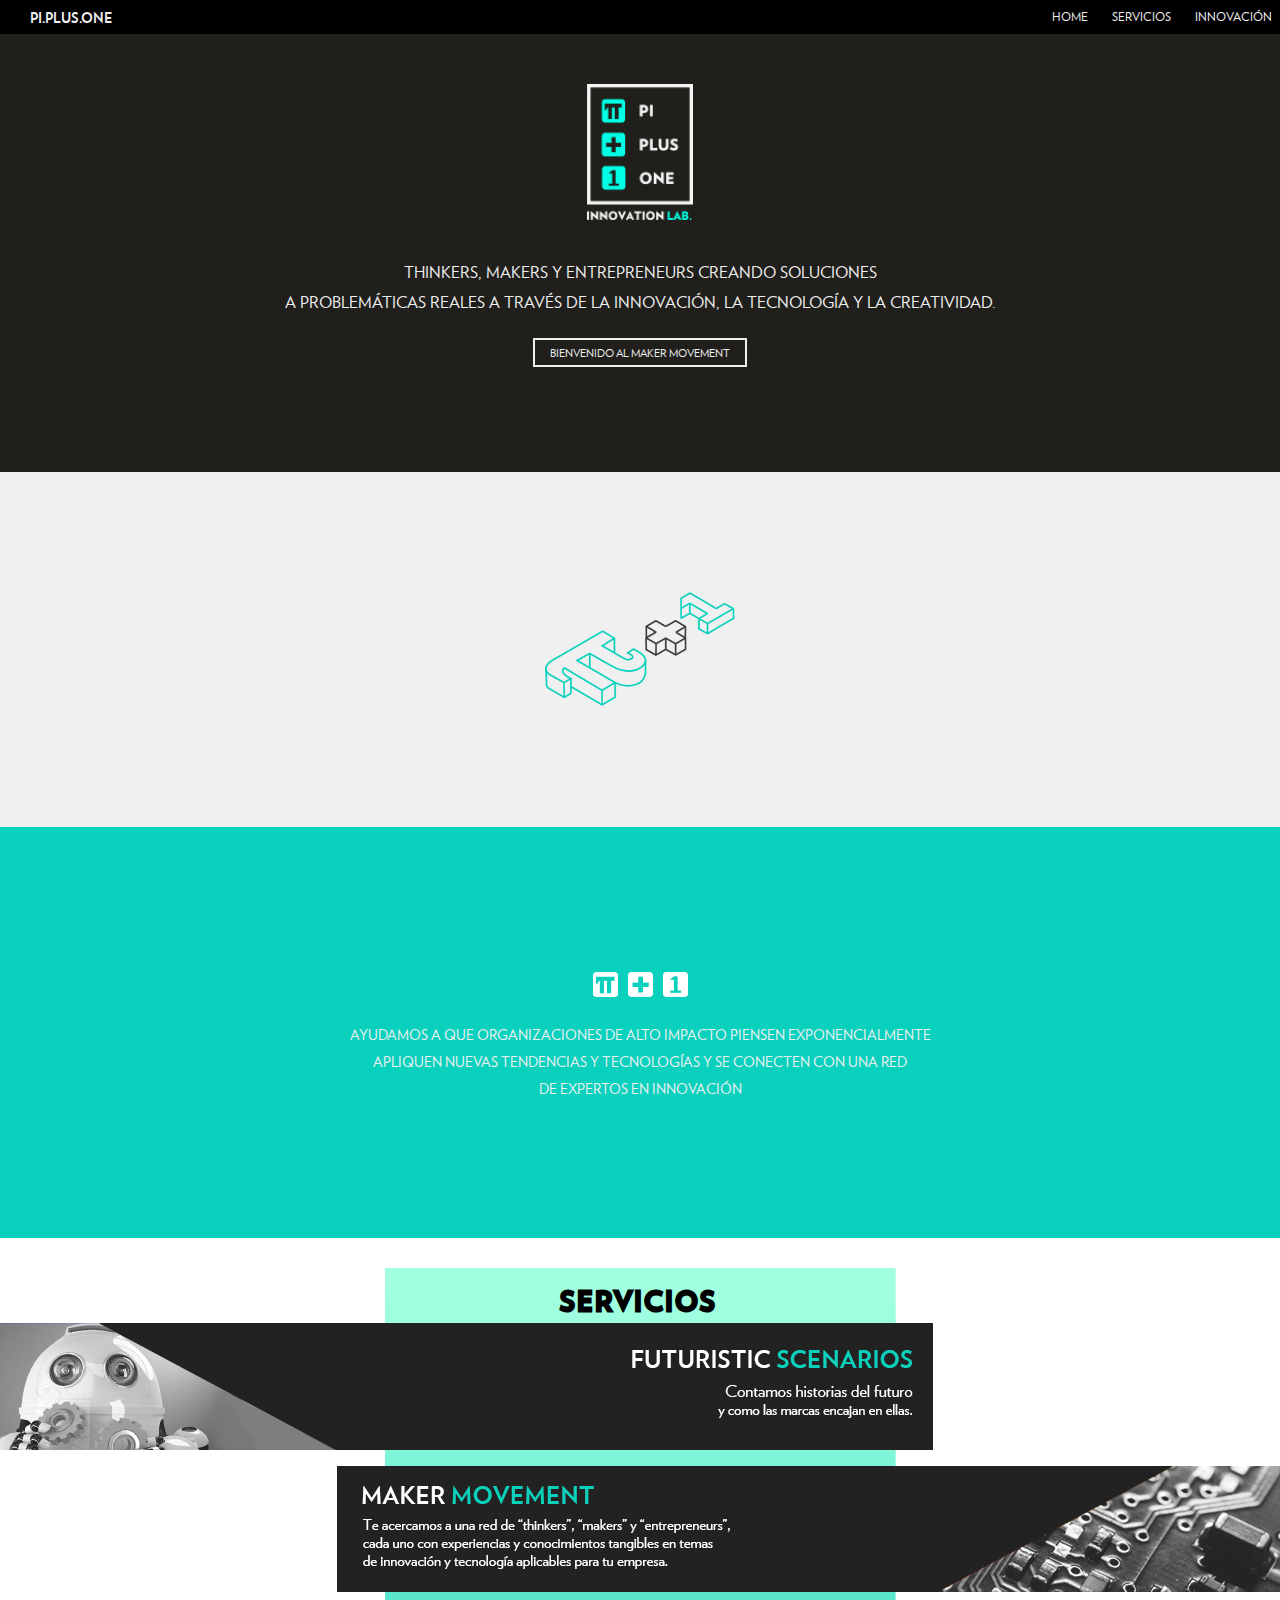
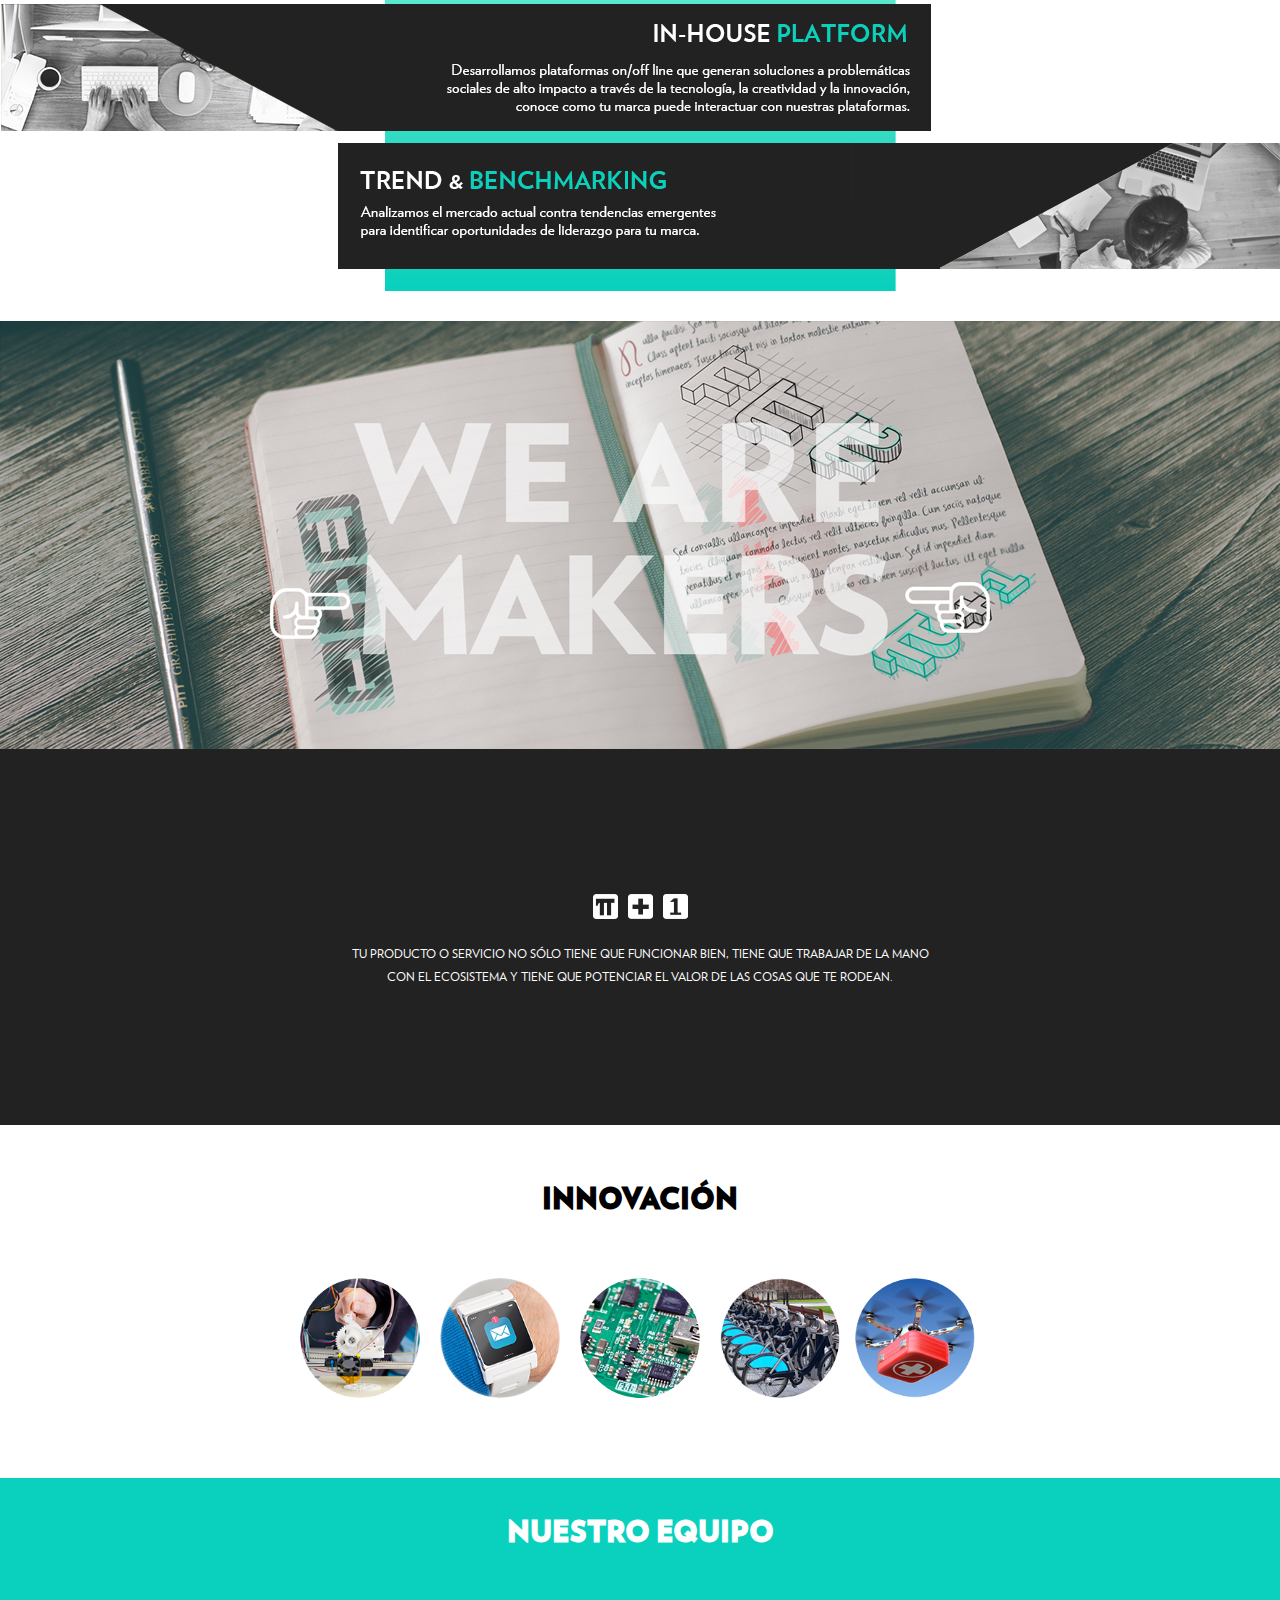
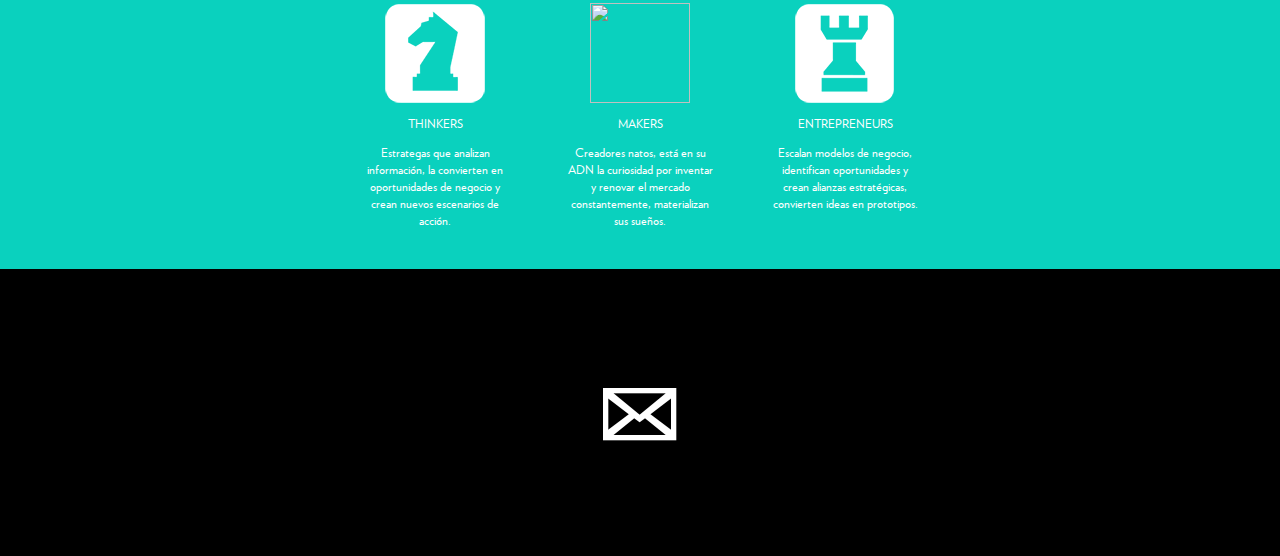
==== commit 2e97b076: "servicios e innovación V1_1" ====
--- a/index.html
+++ b/index.html
@@ -8,10 +8,76 @@
 	<link rel="stylesheet" type="text/css" href="css/normalize.css">
 	<link rel="stylesheet" type="text/css" href="css/estilos-pp1.css">
 	<script type="text/javascript" src="css/jquery.js"></script>
+
 	<script type="text/javascript">
 	  $(document).ready(function() {
 		  var menu = $('#menu-botones');
 		  var contenedor = $('#menu-header');
+		  var cont_offset = contenedor.offset();
+		  // Cada vez que se haga scroll en la página
+		  // haremos un chequeo del estado del menú
+		  // y lo vamos a alternar entre 'fixed' y 'static'.
+
+		  $(window).on('scroll', function() {
+		  	 //alert($(window).scrollTop());
+		    if($(window).scrollTop() > cont_offset.top) {
+		      menu.addClass('menu-fijo');
+		    } else {
+		      menu.removeClass('menu-fijo');
+		    }
+		  });
+		});
+	  </script>
+	  <!-- funcion para desplazarse a la seccion indicada -->
+	  <script type="text/javascript">
+	  $(function(){
+
+     	$('a[href*=#]').click(function() {
+
+     		if (location.pathname.replace(/^\//,'') == this.pathname.replace(/^\//,'')
+         		&& location.hostname == this.hostname) {
+
+             		var $target = $(this.hash);
+
+             		$target = $target.length && $target || $('[name=' + this.hash.slice(1) +']');
+
+             		if ($target.length) {
+
+                 		var targetOffset = $target.offset().top;
+
+                 		$('html,body').animate({scrollTop: targetOffset}, 700);
+
+                 		return false;
+
+            		}
+
+       			}
+
+   		});
+
+	  });
+	  </script> 
+	  <!-- Funcion para desplegar submenu -->
+	  <script type="text/javascript">
+	  	function muestra_oculta(id) 
+	  	{
+   			if (document.getElementById) 
+   			{
+      			var menu = document.getElementById(id);
+      			menu.style.display = (menu.style.display == 'none') ? 'block' : 'none';
+   			}
+		}
+		window.onload = function(){
+   			muestra_oculta('submenu');
+   			muestra_oculta('submenu-servicios');
+   			muestra_oculta('submenu-innovacion');
+		}
+	  </script>
+<!--
+	  <script type="text/javascript">
+	  $(document).ready(function() {
+		  var menu = $('#submenu');
+		  var contenedor = $('#menu-header-smart');
 		  var cont_offset = contenedor.offset();
 		  // Cada vez que se haga scroll en la página
 		  // haremos un chequeo del estado del menú
@@ -43,67 +109,6 @@
 
                  		var targetOffset = $target.offset().top;
 
-                 		$('html,body').animate({scrollTop: targetOffset}, 700);
-
-                 		return false;
-
-            		}
-
-       			}
-
-   		});
-
-	  });
-	  </script> 
-	  <script type="text/javascript">
-	  	function muestra_oculta(id) 
-	  	{
-   			if (document.getElementById) 
-   			{
-      			var menu = document.getElementById(id);
-      			menu.style.display = (menu.style.display == 'none') ? 'block' : 'none';
-   			}
-		}
-		window.onload = function(){
-   			muestra_oculta('submenu');
-		}
-	  </script>
-<!--
-	  <script type="text/javascript">
-	  $(document).ready(function() {
-		  var menu = $('#submenu');
-		  var contenedor = $('#menu-header-smart');
-		  var cont_offset = contenedor.offset();
-		  // Cada vez que se haga scroll en la página
-		  // haremos un chequeo del estado del menú
-		  // y lo vamos a alternar entre 'fixed' y 'static'.
-
-		  $(window).on('scroll', function() {
-		  	 //alert($(window).scrollTop());
-		    if($(window).scrollTop() > cont_offset.top) {
-		      menu.addClass('menu-fijo');
-		    } else {
-		      menu.removeClass('menu-fijo');
-		    }
-		  });
-		});
-	  </script>
-	  <script type="text/javascript">
-	  $(function(){
-
-     	$('a[href*=#]').click(function() {
-
-     		if (location.pathname.replace(/^\//,'') == this.pathname.replace(/^\//,'')
-         		&& location.hostname == this.hostname) {
-
-             		var $target = $(this.hash);
-
-             		$target = $target.length && $target || $('[name=' + this.hash.slice(1) +']');
-
-             		if ($target.length) {
-
-                 		var targetOffset = $target.offset().top;
-
                  		$('html,body').animate({scrollTop: targetOffset}, 1000);
 
                  		return false;
@@ -125,16 +130,47 @@
 					<a href="http://www.piplusone.mx">PI.PLUS.ONE</a>
 				</li>
 				<li class="boton-derecha">
-					<a class="contacto-link" href="#contacto">INNOVACIÓN</a>
+					<a onclick="muestra_oculta('submenu-innovacion')" href="#">INNOVACIÓN</a>
+						<ul id="submenu-innovacion">
+							<li class="opcion-submenu">
+								<a href="html/impresion-3d.html" onclick="muestra_oculta('submenu-servicios')">IMPRESIÓN 3D</a>
+							</li>
+							<li class="opcion-submenu">
+								<a href="html/tecnologia-portable.html" onclick="muestra_oculta('submenu-servicios')">TECNOLOGÍA PORTABLE</a>
+							</li>
+							<li class="opcion-submenu">
+								<a href="html/internet.html" onclick="muestra_oculta('submenu-servicios')">INTERNET DE LAS COSAS</a>
+							</li>
+							<li class="opcion-submenu">
+								<a href="html/economia-colaborativa.html" onclick="muestra_oculta('submenu-servicios')">ECONOMÍA COLABORATIVA</a>
+							</li>
+							<li class="opcion-submenu">
+								<a href="html/drones-industrias.html" onclick="muestra_oculta('submenu-servicios')">DRONES PARA INDUSTRIAS</a>
+							</li>
+						</ul>
 				</li>
 				<li>
-					<a class="boton-servicios" href="#servicios">SERVICIOS</a>
+					<a onclick="muestra_oculta('submenu-servicios')" href="#">SERVICIOS</a>
+						<ul id="submenu-servicios">
+							<li class="opcion-submenu">
+								<a href="html/futuristic-scenarios.html" onclick="muestra_oculta('submenu-servicios')">FUTURISTIC SCENARIOS</a>
+							</li>
+							<li class="opcion-submenu">
+								<a href="html/maker-movement.html" onclick="muestra_oculta('submenu-servicios')">MAKER MOVEMENT</a>
+							</li>
+							<li class="opcion-submenu">
+								<a href="html/inhouse-platform.html" onclick="muestra_oculta('submenu-servicios')">IN-HOUSE PLATFORM</a>
+							</li>
+							<li class="opcion-submenu">
+								<a href="html/trend-benchmarking.html" onclick="muestra_oculta('submenu-servicios')">TREND & BENCHMARKING</a>
+							</li>
+						</ul> 
 				</li>
+			<!--	<li>
+					<a href="#quienes-somos">LAB.</a>
+				</li> -->
 				<li>
-					<a href="#quienes-somos">LAB.</a>
-				</li>
-				<li>
-					<a href="#intro">ACERCA DE</a>
+					<a href="index.html">HOME</a>
 				</li>
 			</ul>
 		</nav>
@@ -146,13 +182,13 @@
 							<a href="http://www.piplusone.mx">PI.PLUS.ONE</a>
 						</li>
 						<li>
-							<a href="#quienes-somos" onclick="muestra_oculta('submenu')">ACERCA DE</a>
+							<a href="index.html" onclick="muestra_oculta('submenu')">HOME</a>
 						</li>
 						<li>
-							<a class="boton-servicios" href="#servicios" onclick="muestra_oculta('submenu')">LAB.</a>
+							<a href="#servicios" onclick="muestra_oculta('submenu')">SERVICIOS</a>
 						</li>
 						<li class="boton-derecha">
-							<a href="#contacto" onclick="muestra_oculta('submenu')">INNOVACIÓN</a>
+							<a href="#conoce-mas" onclick="muestra_oculta('submenu')">INNOVACIÓN</a>
 						</li>
 					</ul> 
 		</nav>
@@ -168,7 +204,7 @@
 			<p class="texto">THINKERS, MAKERS Y ENTREPRENEURS CREANDO SOLUCIONES</p>
 			<p class="texto">A PROBLEMÁTICAS REALES A TRAVÉS DE LA INNOVACIÓN, LA TECNOLOGÍA Y LA CREATIVIDAD.</p>
 			<div class="seguir-box">
-				<a href="#">BIENVENIDO AL MAKER MOVEMENT</a>
+				<a href="html/maker-movement.html">BIENVENIDO AL MAKER MOVEMENT</a>
 			</div> 
 		</div>
 	</section>
@@ -213,12 +249,14 @@
 			<div class="servicios-container-boxes">
 				<div class="servicio-box-item">
 					<div class="icono-item">
-						<figure>
-							<img class="imagen-item" src="img/SERVICIOS_1_320.jpg"></img>
-						</figure>
-					</div>
-					<div class="titulo-item">
-						FUTURISTIC SCENARIOS
+						<a href="html/futuristic-scenarios.html">
+							<figure>
+								<img class="imagen-item" src="img/SERVICIOS_1_320.jpg"></img>
+							</figure>
+						</a>
+					</div>
+					<div class="titulo-item"><a href="html/futuristic-scenarios.html">
+						FUTURISTIC SCENARIOS</a>
 					</div>
 					<div class="texto-item">
 						<p class="parrafo">
@@ -228,12 +266,14 @@
 				</div>
 				<div class="servicio-box-item">
 					<div class="icono-item">
-						<figure>
-							<img class="imagen-item" src="img/SERVICIOS_2_320.jpg"></img>
-						</figure>
-					</div>
-					<div class="titulo-item">
-						MAKER MOVEMENT
+						<a href="html/maker-movement.html">
+							<figure>
+								<img class="imagen-item" src="img/SERVICIOS_2_320.jpg"></img>
+							</figure>
+						</a>
+					</div>
+					<div class="titulo-item"><a href="html/maker-movement.html">
+						MAKER MOVEMENT</a>
 					</div>
 					<div class="texto-item">
 						<p class="parrafo">
@@ -245,12 +285,14 @@
 			<div class="servicios-container-boxes">
 				<div class="servicio-box-item">
 					<div class="icono-item">
-						<figure>
-							<img class="imagen-item" src="img/SERVICIOS_3_320.jpg"></img>
-						</figure>
-					</div>
-					<div class="titulo-item">
-						IN-HOUSE PLATFORM
+						<a href="html/inhouse-platform.html">
+							<figure>
+								<img class="imagen-item" src="img/SERVICIOS_3_320.jpg"></img>
+							</figure>
+						</a>
+					</div>
+					<div class="titulo-item"><a href="html/inhouse-platform.html">
+						IN-HOUSE PLATFORM</a>
 					</div>
 					<div class="texto-item">
 						<p class="parrafo">
@@ -260,12 +302,14 @@
 				</div>
 				<div class="servicio-box-item">
 					<div class="icono-item">
-						<figure>
-							<img class="imagen-item" src="img/SERVICIOS_4	_320.jpg"></img>
-						</figure>
-					</div>
-					<div class="titulo-item">
-						TREND & BENCHMARKING
+						<a href="html/trend-benchmarking.html">
+							<figure>
+								<img class="imagen-item" src="img/SERVICIOS_4	_320.jpg"></img>
+							</figure>
+						</a>
+					</div>
+					<div class="titulo-item"><a href="html/trend-benchmarking.html">
+						TREND & BENCHMARKING</a>
 					</div>
 					<div class="texto-item">
 						<p class="parrafo">
@@ -279,19 +323,26 @@
 <!-- *********************************************************** -->
 	<section id="servicios-1024">
 		<div class="container">
-			<figure class="futuristic-img">
-					<img src="img-v1/futuristic_desactivado.jpg"></img>
-			</figure>
-			<figure class="makermovement-img">
-					<img src="img-v1/makermovement_desactivado.jpg"></img>
-			</figure>
-			<figure class="inhouse-img">
-					<img src="img-v1/inhouse_desactivado.jpg"></img>
-			</figure>
-			<figure class="trend-img">
-					<img src="img-v1/trend_desactivado.jpg"></img>
-			</figure>
-
+			<a href="html/futuristic-scenarios.html">
+				<figure class="futuristic-img">
+						<img src="img-v1/futuristic_desactivado.jpg"></img>
+				</figure>
+			</a>
+			<a href="html/maker-movement.html">
+				<figure class="makermovement-img">
+						<img src="img-v1/makermovement_desactivado.jpg"></img>
+				</figure>
+			</a>
+			<a href="html/inhouse-platform.html">
+				<figure class="inhouse-img">
+						<img src="img-v1/inhouse_desactivado.jpg"></img>
+				</figure>
+			</a>
+			<a href="html/trend-benchmarking.html">
+				<figure class="trend-img">
+						<img src="img-v1/trend_desactivado.jpg"></img>
+				</figure>
+			</a>
 			<div class="container-fondo">
 
 				<div class="fondo">
@@ -339,43 +390,46 @@
 			<div class="temas-container">
 				
 					<div class="tema-circulo-item">
-						<figure>
-							<img class="tema-circulo-img-item1" src="img-v1/3dprinting.jpg"></img>
-						</figure>
-
-					</div>
-
-				
+						<a href="html/impresion-3d.html">
+							<figure>
+								<img class="tema-circulo-img-item1" src="img-v1/3dprinting.jpg"></img>
+							</figure>
+						</a>
+					</div>
 					<div class="tema-circulo-item">
-						<figure>
-							<img class="tema-circulo-img-item2" src="img-v1/wearable.jpg"></img>
-						</figure>
-
+						<a href="html/wearable-technology.html">
+							<figure>
+								<img class="tema-circulo-img-item2" src="img-v1/wearable.jpg"></img>
+							</figure>
+						</a>
 					</div>
 			
 			</div>
 			<div class="temas-container">
 				
 					<div class="tema-circulo-item">
-						<figure>
-							<img class="tema-circulo-img-item3" src="img-v1/internetcosas.jpg"></img>
-						</figure>
-
-					</div>
-
+						<a href="html/internet.html">
+							<figure>
+								<img class="tema-circulo-img-item3" src="img-v1/internetcosas.jpg"></img>
+							</figure>
+						</a>
+					</div>
 					<div class="tema-circulo-item">
-						<figure>
-							<img class="tema-circulo-img-item4" src="img-v1/economia.jpg"></img>
-						</figure>
+						<a href="html/economia-colaborativa.html">
+							<figure>
+								<img class="tema-circulo-img-item4" src="img-v1/economia.jpg"></img>
+							</figure>
+						</a>
 					</div>
 			</div>
 			<div class="temas-container">
 				
 					<div class="tema-circulo-item">
-						<figure>
-							<img class="tema-circulo-img-item5" src="img-v1/drones.jpg"></img>
-						</figure>
-
+						<a href="html/drones-industrias.html">
+							<figure>
+								<img class="tema-circulo-img-item5" src="img-v1/drones.jpg"></img>
+							</figure>
+						</a>
 					</div>
 <!--
 					<div class="tema-circulo-item">
@@ -441,7 +495,7 @@
 	<section id="contacto">
 		<div class="contacto-container">
 			<div class="contacto-icono-box">
-				<a class="icon-uniE600" href="mailto:contacto@pp1.mx?Subject=Contacto PiPlusOne%20again" target="_top"></a>
+				<a class="icon-uniE600" href="mailto:contacto@piplusone.mx?Subject=Contacto PiPlusOne%20again" target="_top"></a>
 			</div>
 			<!--
 			<div class="contacto-box">
--- a/css/estilos-pp1.css
+++ b/css/estilos-pp1.css
@@ -122,6 +122,7 @@
     overflow: hidden;
 
     display: none;
+    z-index: 3;
 }
 #menu-botones .boton-pp1
 {
@@ -163,7 +164,18 @@
     display: none;
     float: left;
 }
-
+#submenu-servicios, #submenu-innovacion
+{
+    list-style-type: none;
+    padding-left: 20px;
+    display: none;
+}
+#submenu-servicios .opcion-submenu, #submenu-innovacion .opcion-submenu
+{
+    display: block;
+    width: 160px;
+    clear: both;
+}
 .menu-fijo {
     position: fixed;
     top: 0;
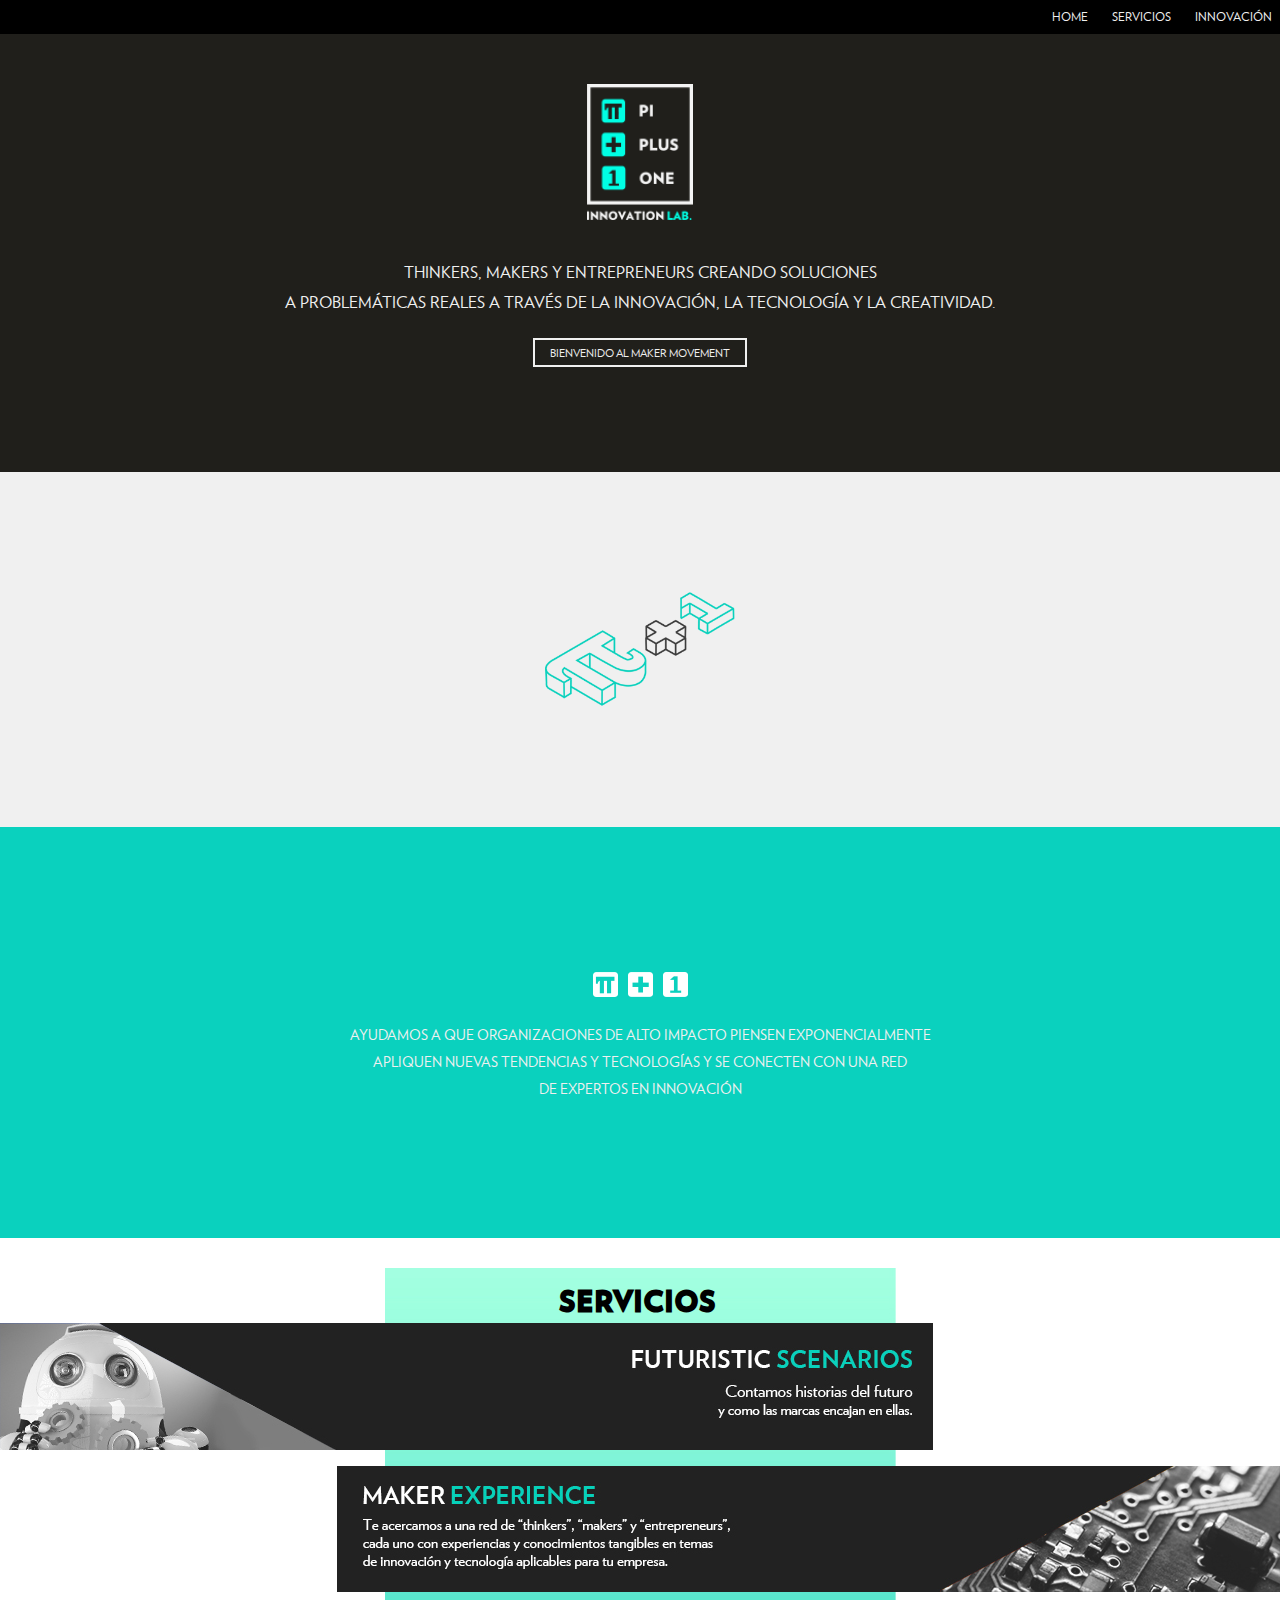
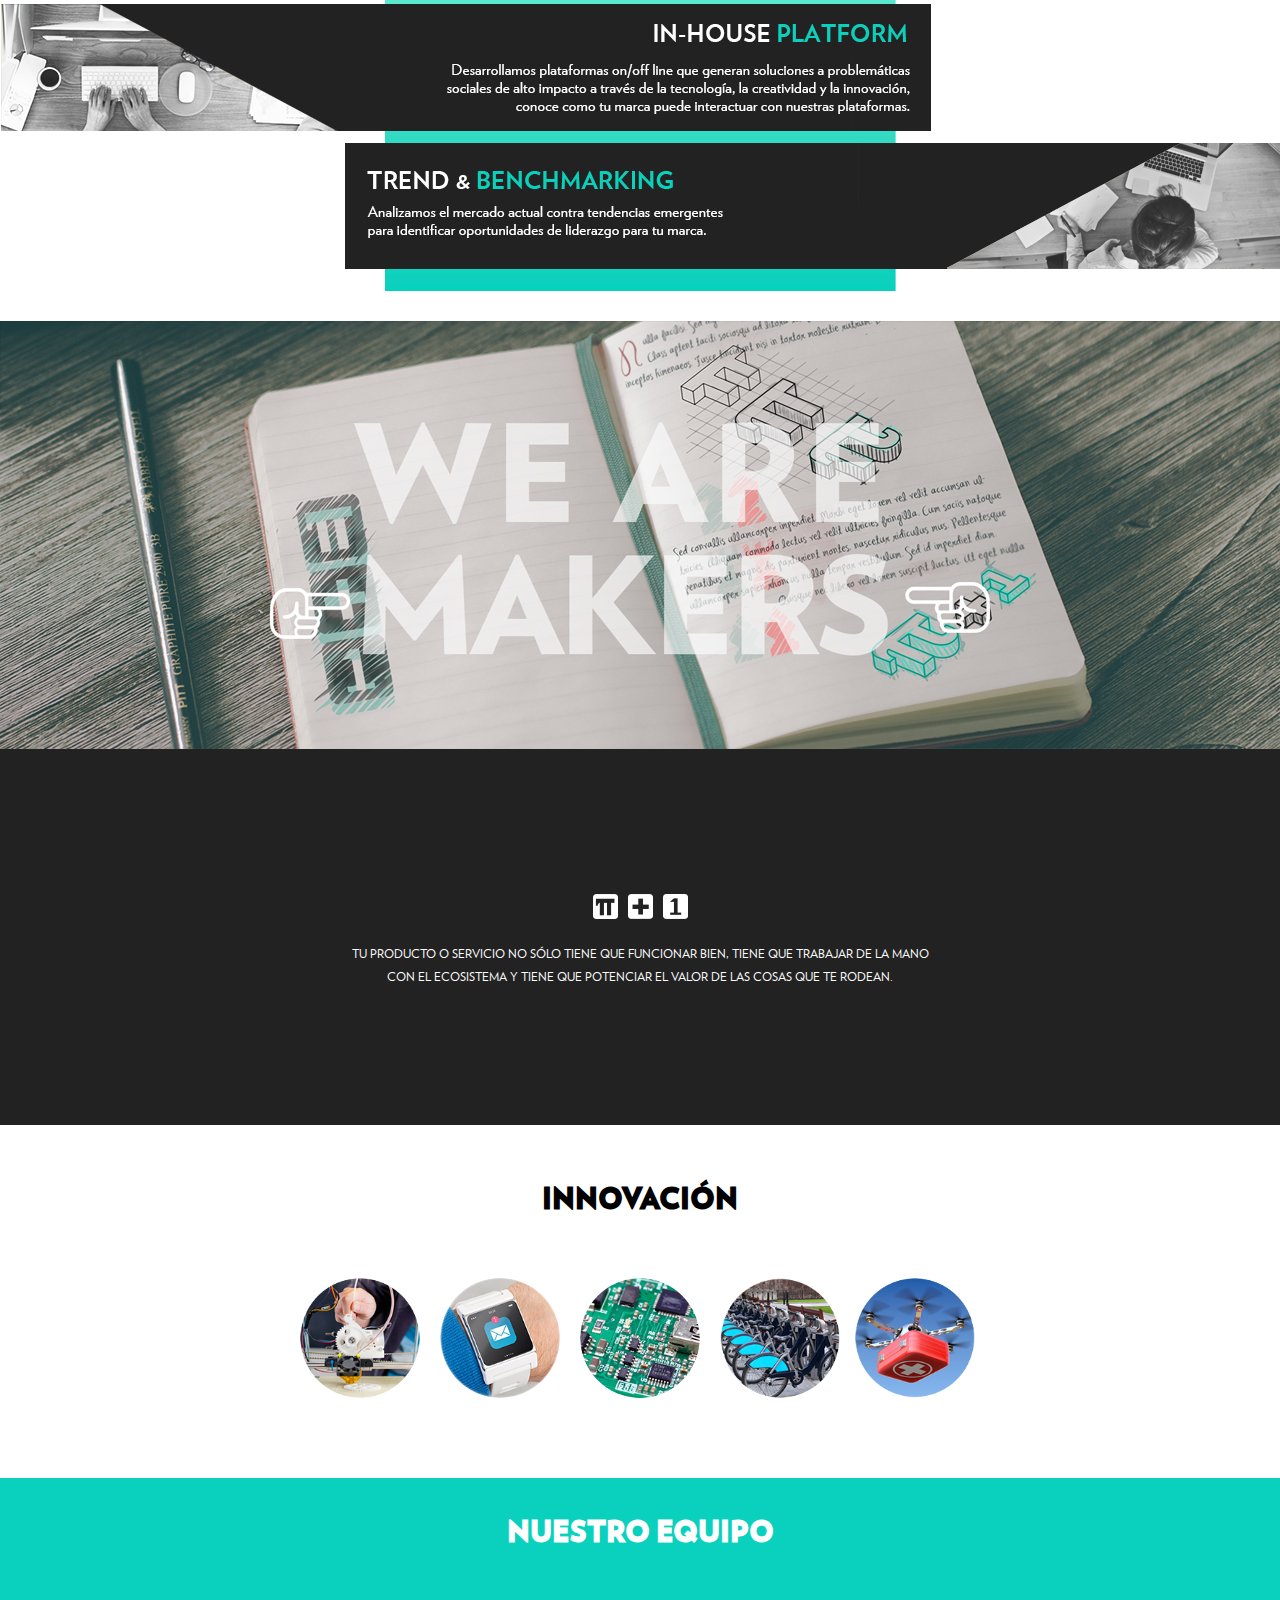
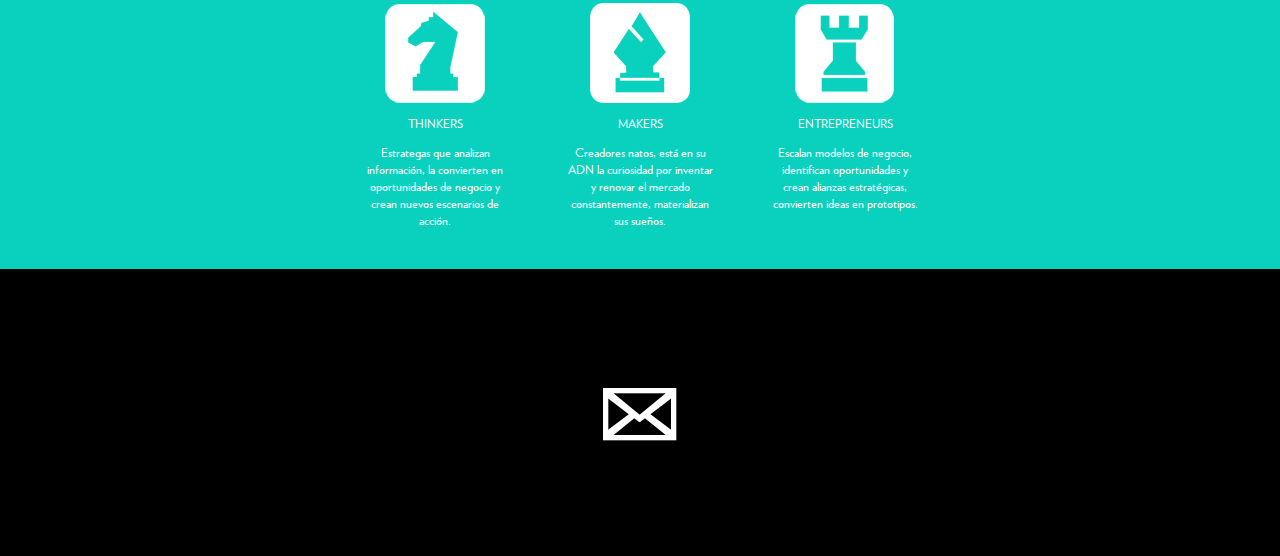
==== commit b5e0f51d: "Correcciones Tania Ver1_4" ====
--- a/index.html
+++ b/index.html
@@ -69,106 +69,20 @@
 		}
 		window.onload = function(){
    			muestra_oculta('submenu');
-   			muestra_oculta('submenu-servicios');
-   			muestra_oculta('submenu-innovacion');
 		}
 	  </script>
-<!--
-	  <script type="text/javascript">
-	  $(document).ready(function() {
-		  var menu = $('#submenu');
-		  var contenedor = $('#menu-header-smart');
-		  var cont_offset = contenedor.offset();
-		  // Cada vez que se haga scroll en la página
-		  // haremos un chequeo del estado del menú
-		  // y lo vamos a alternar entre 'fixed' y 'static'.
-
-		  $(window).on('scroll', function() {
-		  	 //alert($(window).scrollTop());
-		    if($(window).scrollTop() > cont_offset.top) {
-		      menu.addClass('menu-fijo');
-		    } else {
-		      menu.removeClass('menu-fijo');
-		    }
-		  });
-		});
-	  </script>
-	  <script type="text/javascript">
-	  $(function(){
-
-     	$('a[href*=#]').click(function() {
-
-     		if (location.pathname.replace(/^\//,'') == this.pathname.replace(/^\//,'')
-         		&& location.hostname == this.hostname) {
-
-             		var $target = $(this.hash);
-
-             		$target = $target.length && $target || $('[name=' + this.hash.slice(1) +']');
-
-             		if ($target.length) {
-
-                 		var targetOffset = $target.offset().top;
-
-                 		$('html,body').animate({scrollTop: targetOffset}, 1000);
-
-                 		return false;
-
-            		}
-
-       			}
-
-   		});
-
-	  });
-	  </script> -->
 </head>
 <body>
 	<header>
 		<nav id="menu-header">
 			<ul id="menu-botones">
-				<li class="boton-pp1">
-					<a href="http://www.piplusone.mx">PI.PLUS.ONE</a>
-				</li>
 				<li class="boton-derecha">
-					<a onclick="muestra_oculta('submenu-innovacion')" href="#">INNOVACIÓN</a>
-						<ul id="submenu-innovacion">
-							<li class="opcion-submenu">
-								<a href="html/impresion-3d.html" onclick="muestra_oculta('submenu-servicios')">IMPRESIÓN 3D</a>
-							</li>
-							<li class="opcion-submenu">
-								<a href="html/tecnologia-portable.html" onclick="muestra_oculta('submenu-servicios')">TECNOLOGÍA PORTABLE</a>
-							</li>
-							<li class="opcion-submenu">
-								<a href="html/internet.html" onclick="muestra_oculta('submenu-servicios')">INTERNET DE LAS COSAS</a>
-							</li>
-							<li class="opcion-submenu">
-								<a href="html/economia-colaborativa.html" onclick="muestra_oculta('submenu-servicios')">ECONOMÍA COLABORATIVA</a>
-							</li>
-							<li class="opcion-submenu">
-								<a href="html/drones-industrias.html" onclick="muestra_oculta('submenu-servicios')">DRONES PARA INDUSTRIAS</a>
-							</li>
-						</ul>
+					<a href="#conoce-mas">INNOVACIÓN</a>
 				</li>
 				<li>
-					<a onclick="muestra_oculta('submenu-servicios')" href="#">SERVICIOS</a>
-						<ul id="submenu-servicios">
-							<li class="opcion-submenu">
-								<a href="html/futuristic-scenarios.html" onclick="muestra_oculta('submenu-servicios')">FUTURISTIC SCENARIOS</a>
-							</li>
-							<li class="opcion-submenu">
-								<a href="html/maker-movement.html" onclick="muestra_oculta('submenu-servicios')">MAKER MOVEMENT</a>
-							</li>
-							<li class="opcion-submenu">
-								<a href="html/inhouse-platform.html" onclick="muestra_oculta('submenu-servicios')">IN-HOUSE PLATFORM</a>
-							</li>
-							<li class="opcion-submenu">
-								<a href="html/trend-benchmarking.html" onclick="muestra_oculta('submenu-servicios')">TREND & BENCHMARKING</a>
-							</li>
-						</ul> 
+					<a href="#servicios-1024">SERVICIOS</a>
+
 				</li>
-			<!--	<li>
-					<a href="#quienes-somos">LAB.</a>
-				</li> -->
 				<li>
 					<a href="index.html">HOME</a>
 				</li>
@@ -178,14 +92,11 @@
 		<nav id="menu-header-smart">
 			<a class="icon-list" onclick="muestra_oculta('submenu')" href="#"></a>
 					<ul id="submenu">
-						<li class="boton-pp1">
-							<a href="http://www.piplusone.mx">PI.PLUS.ONE</a>
-						</li>
 						<li>
 							<a href="index.html" onclick="muestra_oculta('submenu')">HOME</a>
 						</li>
 						<li>
-							<a href="#servicios" onclick="muestra_oculta('submenu')">SERVICIOS</a>
+							<a href="#servicios-low-res" onclick="muestra_oculta('submenu')">SERVICIOS</a>
 						</li>
 						<li class="boton-derecha">
 							<a href="#conoce-mas" onclick="muestra_oculta('submenu')">INNOVACIÓN</a>
@@ -204,7 +115,7 @@
 			<p class="texto">THINKERS, MAKERS Y ENTREPRENEURS CREANDO SOLUCIONES</p>
 			<p class="texto">A PROBLEMÁTICAS REALES A TRAVÉS DE LA INNOVACIÓN, LA TECNOLOGÍA Y LA CREATIVIDAD.</p>
 			<div class="seguir-box">
-				<a href="html/maker-movement.html">BIENVENIDO AL MAKER MOVEMENT</a>
+				<a href="html/the-maker-movement.html">BIENVENIDO AL MAKER MOVEMENT</a>
 			</div> 
 		</div>
 	</section>
@@ -241,85 +152,33 @@
 			</div> -->
 		</div>
 	</section>
-
-<!-- *********************************************************** -->
-	<section id="servicios">
-		<h1>SERVICIOS</h1>
-		<div class="servicios-container">
-			<div class="servicios-container-boxes">
-				<div class="servicio-box-item">
-					<div class="icono-item">
-						<a href="html/futuristic-scenarios.html">
-							<figure>
-								<img class="imagen-item" src="img/SERVICIOS_1_320.jpg"></img>
-							</figure>
-						</a>
-					</div>
-					<div class="titulo-item"><a href="html/futuristic-scenarios.html">
-						FUTURISTIC SCENARIOS</a>
-					</div>
-					<div class="texto-item">
-						<p class="parrafo">
-							Contamos historias del futuro y como las marcas encajan en ellas.
-						</p>
-					</div>
-				</div>
-				<div class="servicio-box-item">
-					<div class="icono-item">
-						<a href="html/maker-movement.html">
-							<figure>
-								<img class="imagen-item" src="img/SERVICIOS_2_320.jpg"></img>
-							</figure>
-						</a>
-					</div>
-					<div class="titulo-item"><a href="html/maker-movement.html">
-						MAKER MOVEMENT</a>
-					</div>
-					<div class="texto-item">
-						<p class="parrafo">
-							Te acercamos a una red de "thinkers", "makers" y "entrepreneurs", cada uno con experiencias y conocimientos tangibles en temas de Innovación y tecnología aplicables para tu empresa.
-						</p>
-					</div>
-				</div>
-			</div>
-			<div class="servicios-container-boxes">
-				<div class="servicio-box-item">
-					<div class="icono-item">
-						<a href="html/inhouse-platform.html">
-							<figure>
-								<img class="imagen-item" src="img/SERVICIOS_3_320.jpg"></img>
-							</figure>
-						</a>
-					</div>
-					<div class="titulo-item"><a href="html/inhouse-platform.html">
-						IN-HOUSE PLATFORM</a>
-					</div>
-					<div class="texto-item">
-						<p class="parrafo">
-							Desarrollamos plataformas on/off line que generan soluciones a problemáticas sociales de alto impacto a través de la tecnología, la creatividad y la innovación, conoce como tu marca puede interactuar con nuevas plataformas.
-						</p>
-					</div>
-				</div>
-				<div class="servicio-box-item">
-					<div class="icono-item">
-						<a href="html/trend-benchmarking.html">
-							<figure>
-								<img class="imagen-item" src="img/SERVICIOS_4	_320.jpg"></img>
-							</figure>
-						</a>
-					</div>
-					<div class="titulo-item"><a href="html/trend-benchmarking.html">
-						TREND & BENCHMARKING</a>
-					</div>
-					<div class="texto-item">
-						<p class="parrafo">
-							Analizamos el mercado actual contra tendencias emergentes para identificar oportunidades de liderazgo para tu marca.
-						</p>
-					</div>
-				</div>
-			</div>
-		</div>
-	</section>
+<!-- *********************************************************** -->
+<section id="servicios-low-res">
+	<h1>SERVICIOS</h1>
+	<div class="botones-container">
+		<a href="html/futuristic-scenarios.html">
+			<figure class="botones-fig">
+						<img class="botones-img" src="img-v1/futuristic.jpg"></img>
+			</figure>
+		</a>
+		<a href="html/maker-movement.html">
+			<figure class="botones-fig">
+						<img class="botones-img" src="img-v1/maker.jpg"></img>
+			</figure>
+		</a>
+		<a href="html/inhouse-platform.html">
+			<figure class="botones-fig">
+						<img class="botones-img" src="img-v1/inhouse.jpg"></img>
+			</figure>
+		</a>
+		<a href="html/trend-benchmarking.html">
+			<figure class="botones-fig">
+						<img class="botones-img" src="img-v1/trend.jpg"></img>
+			</figure>
+		</a>
+	</div>
+</section>
+
 <!-- *********************************************************** -->
 	<section id="servicios-1024">
 		<div class="container">
@@ -397,7 +256,7 @@
 						</a>
 					</div>
 					<div class="tema-circulo-item">
-						<a href="html/wearable-technology.html">
+						<a href="html/tecnologia-portable.html">
 							<figure>
 								<img class="tema-circulo-img-item2" src="img-v1/wearable.jpg"></img>
 							</figure>
@@ -465,7 +324,7 @@
 			<div class="persona-item">
 				<div class="persona-foto-item">
 					<figure>
-						<img class="img-item" src="img/Alfil_100x100.png"></img>
+						<img class="img-item" src="img/alfil_100x100.png"></img>
 					</figure>
 				</div> 
 				<div class="persona-puesto-item">
--- a/css/estilos-pp1.css
+++ b/css/estilos-pp1.css
@@ -90,6 +90,10 @@
     color: #f0f0f0;
     text-decoration: none;
 }
+a:hover
+{
+    color: #0ad1be;
+}
 figure
 {
     padding: 0;
@@ -124,14 +128,7 @@
     display: none;
     z-index: 3;
 }
-#menu-botones .boton-pp1
-{
-    font-family: 'verlagbold';
-    font-size: 1.2em;
-    position: absolute;
-    top: .4em;
-    left: 30px;
-}
+
 #menu-botones li
 {
     display: inline-block;
@@ -251,6 +248,7 @@
     margin: 25px auto 25px auto;
     font-size: .9em;
 }
+
 /* ------------------------------------------------------- */
 
 #logo
@@ -311,7 +309,7 @@
 }
 
 /* ------------------------------------------------------- */
-#servicios, #servicios-1024
+#servicios-1024, #servicios-low-res
 {
     overflow: hidden;
     background: white;
@@ -320,6 +318,17 @@
     padding-bottom: 30px;
     position: relative;
 }
+#servicios-low-res .botones-container
+{
+    margin: 10px auto;
+    width: 280px;
+}
+#servicios-low-res .botones-container .botones-fig .botones-img
+{
+    width: 280px;
+    padding-top: 20px;
+    padding-bottom: 20px;
+}
 #servicios-1024
 {
     display: none;
@@ -397,80 +406,6 @@
 
 /* ------------------------------------------------------- */
 
-#servicios .servicios-container
-{
-    margin: 0 auto;
-    width: 320px;
-    padding-bottom: 20px;
-}
-#servicios .servicios-container .servicios-container-boxes
-{
-    
-    display: box;
-    box-orient: horizontal;
-
-    display: -webkit-box;
-    -webkit-box-orient: horizontal;
-
-    display: -moz-box;
-    -moz-box-orient: horizontal;
-}
-#servicios .servicios-container .servicios-container-boxes > div
-{
-    box-flex: 0;
-    -webkit-box-flex: 0;
-    -moz-box-flex: 0;
-
-}
-#servicios .servicios-container .servicios-container-boxes .servicio-box-item
-{
-    margin: 8px;
-    width: 145px;
-}
-#servicios .servicios-container .servicios-container-boxes .servicio-box-item .icono-item
-{
-    text-align: center;
-}
-#servicios .servicios-container .servicios-container-boxes .servicio-box-item .icono-item figure 
-{
-    margin: 0;
-    padding: 0;
-    border: 0;
-}
-#servicios .servicios-container .servicios-container-boxes .servicio-box-item .icono-item .imagen-item
-{
-    width: 70px;
-    height: 70px;
-    padding-left: 35px;
-    padding-right: 35px;
-    padding-top: 30px;
-    padding-bottom: 20px;
-    vertical-align: top;
-}
-#servicios .servicios-container .servicios-container-boxes .servicio-box-item .titulo-item
-{
-    background: #0ad1be;
-    color: white;
-    height: 1.8em;
-    text-align: center;
-    padding-top: .45em;
-    font-size: .7em;
-}
-#servicios .servicios-container .servicios-container-boxes .servicio-box-item .texto-item
-{
-    background: black;
-    height: 130px;
-    text-align: center;
-    padding: 5%;
-    display: none;
-}
-#servicios .servicios-container .servicios-container-boxes .servicio-box-item .texto-item .parrafo
-{
-    color: white;
-    font-family: 'verlagbook';
-    font-size: .8em;
- }
- /* ------------------------------------------------------- */
 
 #makers
 {
@@ -818,20 +753,6 @@
     {
         font-size: 1em;
     }
-    #servicios .servicios-container
-    {   
-        display: box;
-        box-orient: horizontal;
-
-        display: -webkit-box;
-        -webkit-box-orient: horizontal;
-
-        display: -moz-box;
-        -moz-box-orient: horizontal;
-
-        margin: 0 auto;
-        width: 640px;
-    }
     #makers .makers-img
     {
         content:url("../img/MAKERS_640.jpg");
@@ -903,10 +824,6 @@
     {
         padding-top: 100px;
         padding-bottom: 100px;
-    }
-    #servicios .servicios-container .servicios-container-boxes .servicio-box-item .texto-item
-    {
-        display: block;
     }
     #makers .makers-img
     {
@@ -1019,7 +936,7 @@
     {
         display: block;
     }
-    #servicios
+    #servicios-low-res
     {
         display: none;
     }
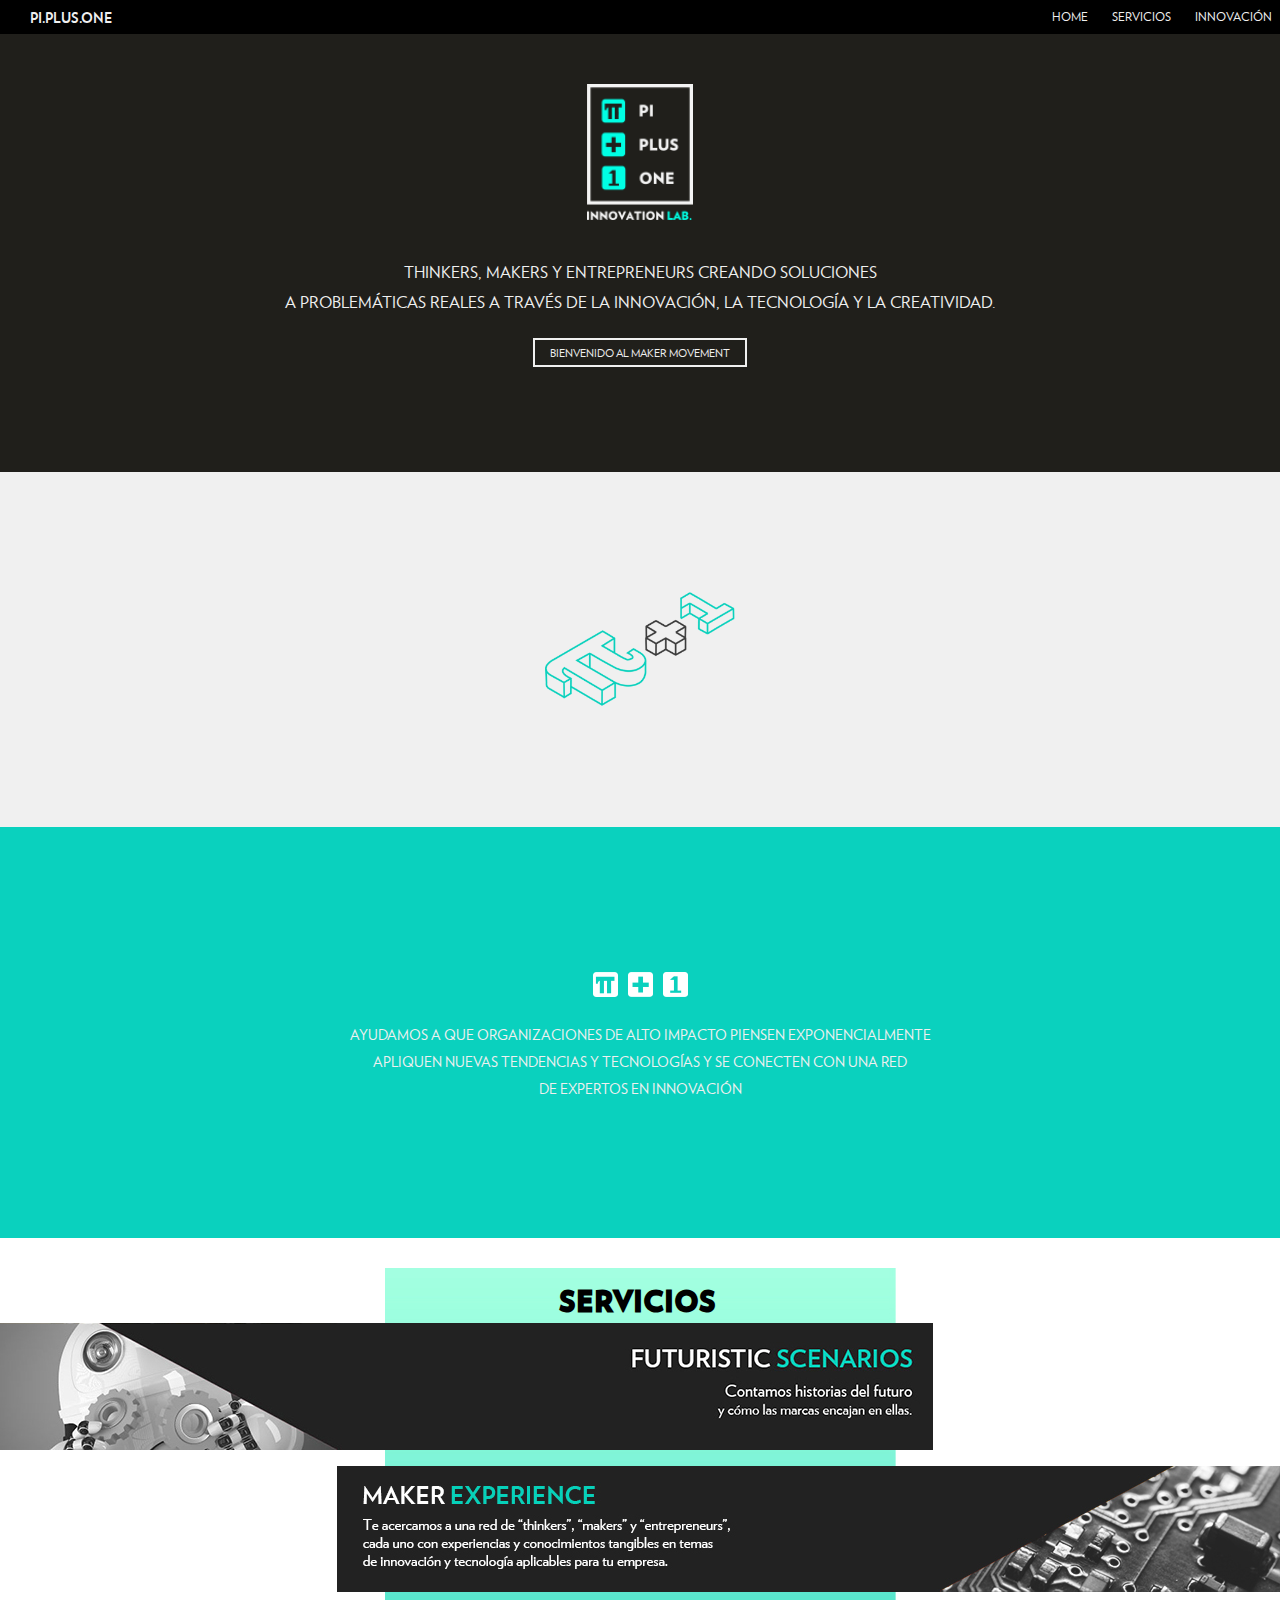
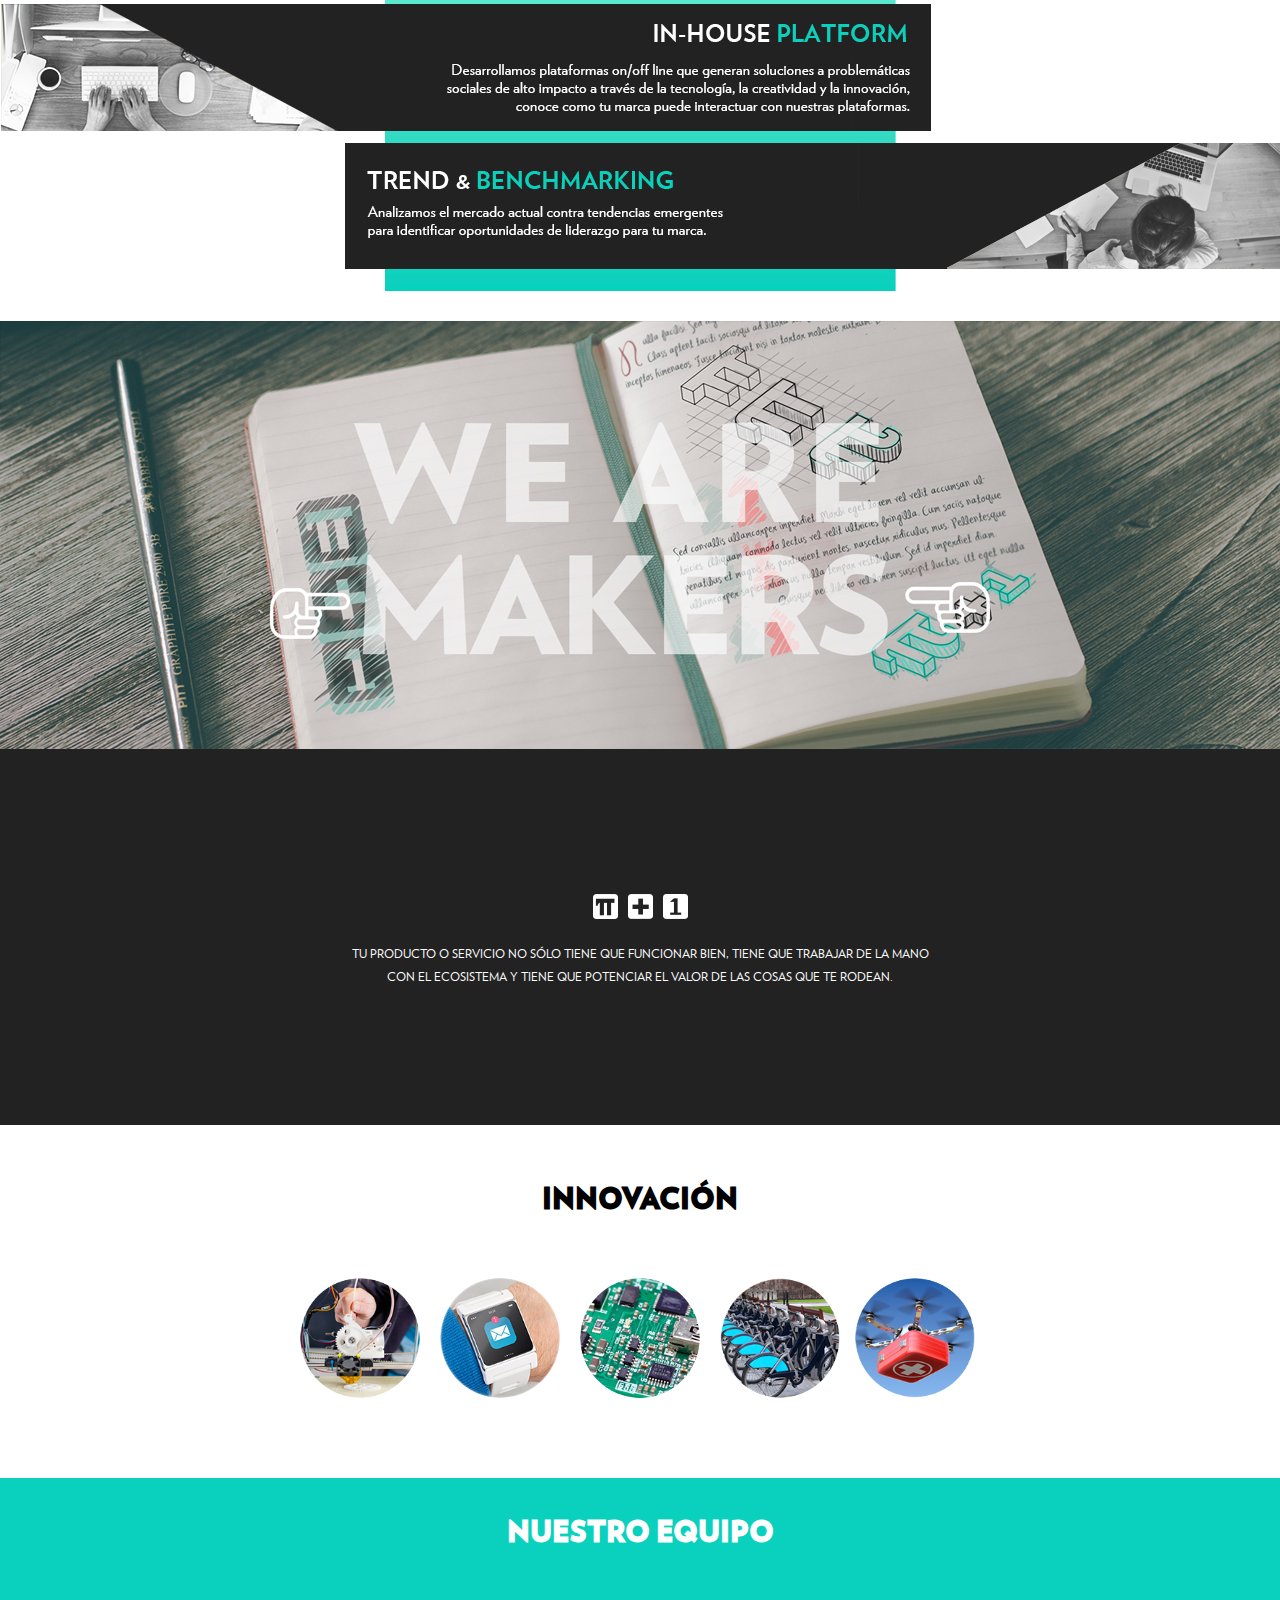
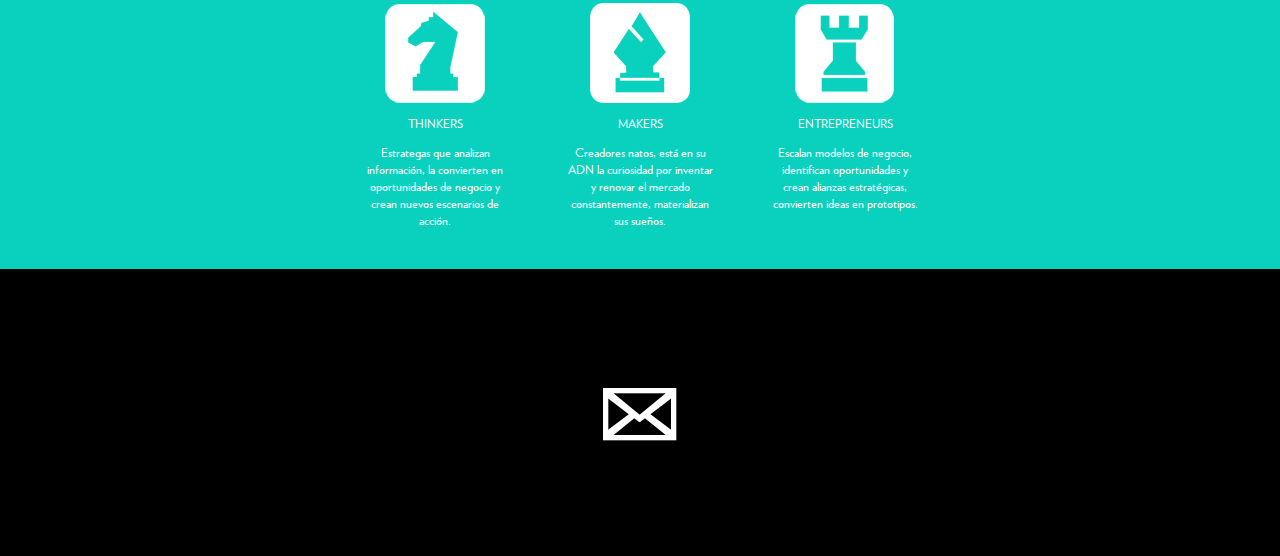
==== commit 3e4c7ddf: "Correccion menu-smart V1_6_1" ====
--- a/index.html
+++ b/index.html
@@ -24,6 +24,25 @@
 		      menu.addClass('menu-fijo');
 		    } else {
 		      menu.removeClass('menu-fijo');
+		    }
+		  });
+		});
+	  </script>
+	  <script type="text/javascript">
+	  $(document).ready(function() {
+		  var menu = $('#menu-botones-smart');
+		  var contenedor = $('#menu-header-smart');
+		  var cont_offset = contenedor.offset();
+		  // Cada vez que se haga scroll en la página
+		  // haremos un chequeo del estado del menú
+		  // y lo vamos a alternar entre 'fixed' y 'static'.
+
+		  $(window).on('scroll', function() {
+		  	 //alert($(window).scrollTop());
+		    if($(window).scrollTop() > cont_offset.top) {
+		      menu.addClass('menu-fijo-smart');
+		    } else {
+		      menu.removeClass('menu-fijo-smart');
 		    }
 		  });
 		});
@@ -71,17 +90,21 @@
    			muestra_oculta('submenu');
 		}
 	  </script>
+	  <!-- Funcion para cambiar hash de servicios -->
 </head>
 <body>
 	<header>
 		<nav id="menu-header">
 			<ul id="menu-botones">
+				<li class="boton-pp1">
+					PI.PLUS.ONE
+				</li>
 				<li class="boton-derecha">
 					<a href="#conoce-mas">INNOVACIÓN</a>
 				</li>
 				<li>
-					<a href="#servicios-1024">SERVICIOS</a>
-
+					<a class="liga-servicios-low-res" href="#servicios-low-res">SERVICIOS</a>
+					<a class="liga-servicios-1024" href="#servicios-1024">SERVICIOS</a>
 				</li>
 				<li>
 					<a href="index.html">HOME</a>
@@ -90,18 +113,25 @@
 		</nav>
 		
 		<nav id="menu-header-smart">
-			<a class="icon-list" onclick="muestra_oculta('submenu')" href="#"></a>
-					<ul id="submenu">
-						<li>
-							<a href="index.html" onclick="muestra_oculta('submenu')">HOME</a>
-						</li>
-						<li>
-							<a href="#servicios-low-res" onclick="muestra_oculta('submenu')">SERVICIOS</a>
-						</li>
-						<li class="boton-derecha">
-							<a href="#conoce-mas" onclick="muestra_oculta('submenu')">INNOVACIÓN</a>
-						</li>
-					</ul> 
+			<ul id="menu-botones-smart">
+				<li class="boton-pp1">
+					PI.PLUS.ONE
+				</li>
+				<li>
+					<a class="icon-list" onclick="muestra_oculta('submenu')"></a>
+				</li>
+			</ul>
+			<ul id="submenu">
+				<li>
+					<a href="index.html" onclick="muestra_oculta('submenu')">HOME</a>
+				</li>
+				<li>
+					<a href="#servicios-low-res" onclick="muestra_oculta('submenu')">SERVICIOS</a>
+				</li>
+				<li class="boton-derecha">
+					<a href="#conoce-mas" onclick="muestra_oculta('submenu')">INNOVACIÓN</a>
+				</li>
+			</ul> 
 		</nav>
 	</header>
 <!-- *********************************************************** -->
@@ -182,10 +212,7 @@
 <!-- *********************************************************** -->
 	<section id="servicios-1024">
 		<div class="container">
-			<a href="html/futuristic-scenarios.html">
-				<figure class="futuristic-img">
-						<img src="img-v1/futuristic_desactivado.jpg"></img>
-				</figure>
+			<a class="futuristic-img" href="html/futuristic-scenarios.html">
 			</a>
 			<a href="html/maker-movement.html">
 				<figure class="makermovement-img">
--- a/css/estilos-pp1.css
+++ b/css/estilos-pp1.css
@@ -106,6 +106,7 @@
 header
 {
     background: black;
+    position: relative;
 }
 body
 {
@@ -128,13 +129,24 @@
     display: none;
     z-index: 3;
 }
-
+#menu-botones .liga-servicios-1024
+{
+    display: none;
+}
 #menu-botones li
 {
     display: inline-block;
     padding: 0 2em 0 0;
     float: right;
 }
+#menu-botones .boton-pp1
+{
+    font-family: 'verlagbold';
+    font-size: 1.2em;
+    position: absolute;
+    top: .4em;
+    left: 30px;
+}
 #menu-botones .boton-derecha
 {
     padding: 0;
@@ -144,34 +156,43 @@
 {
     background: black;
     color: white;
-
-    padding: .2em;
-    position: relative;
     overflow: hidden;
+    width: 100%;
+
+}
+#menu-botones-smart
+{
+    list-style-type: none;
+    padding-left: 0;
+}
+#menu-botones-smart .boton-pp1
+{
+    font-family: 'verlagbold';
+    font-size: 1.2em;
+    padding-top: .4em;
+    padding-left: 30px;
+    float: left;
+}
+#menu-botones-smart .icon-list
+{
+    font-size: 2em;
+    padding-top: 5px;
+    padding-right: 30px;
     float: right;
 }
-#menu-header-smart .icon-list
-{
-    font-size: 2em;
-}
 #submenu
 {
     list-style-type: none;
-    padding-right: 20px;
+    padding-right: 40px;
+    padding-left: 20px;
+    
     display: none;
-    float: left;
-}
-#submenu-servicios, #submenu-innovacion
-{
-    list-style-type: none;
-    padding-left: 20px;
-    display: none;
-}
-#submenu-servicios .opcion-submenu, #submenu-innovacion .opcion-submenu
-{
-    display: block;
-    width: 160px;
-    clear: both;
+    position: fixed;
+    top: 30px;
+    right: 0px;
+    z-index: 3;
+    background: black;
+   text-align: left;
 }
 .menu-fijo {
     position: fixed;
@@ -182,6 +203,15 @@
     background: black;
     width: 620px;
 }
+.menu-fijo-smart {
+    position: fixed;
+    top: 0;
+    padding: .2em;
+    left: 0;
+    z-index: 1;
+    background: black;
+    width: 100%;
+}
 h1
 {
     color: black;
@@ -197,7 +227,15 @@
     font-size: 1.2em;
     text-align: center;
 }
-
+h3
+{
+    color: white;
+    font-family: 'verlagbook';
+    font-size: 4em;
+    text-align: center;
+    padding-top: 2em;
+    padding-bottom: 1.5em;
+}
 
 /* ------------------------------------------------------- */
 #intro
@@ -346,10 +384,16 @@
     z-index: 1;
     left: 0;
     top: 55px;
+    display: block;
+    width: 933px;
+    height: 127px;
+    background-image: url('../img-v1/futuristic_hover.jpg');
+    background-repeat: no-repeat;
+    background-position: bottom left;
 }
 #servicios-1024 .container .futuristic-img:hover
 {
-    content:url("../img-v1/futuristic_activado.jpg");
+        background-position: top right;
 }
 #servicios-1024 .container .makermovement-img
 {
@@ -876,15 +920,7 @@
     }
 }
 @media screen and (min-width: 1024px){
-    /*
-    #intro
-    {
-        background: url(../img/INICIO_1024.jpg);
-        background-size: 100%;
-        background-repeat: no-repeat;
-        background-color: #201f1b;
-    } */  
-        h1, h2
+    h1, h2
     {
         font-size: 2.4em;
     } 
@@ -937,6 +973,14 @@
         display: block;
     }
     #servicios-low-res
+    {
+        display: none;
+    }
+    #menu-botones .liga-servicios-1024
+    {
+        display: block;
+    }
+    #menu-botones .liga-servicios-low-res
     {
         display: none;
     }
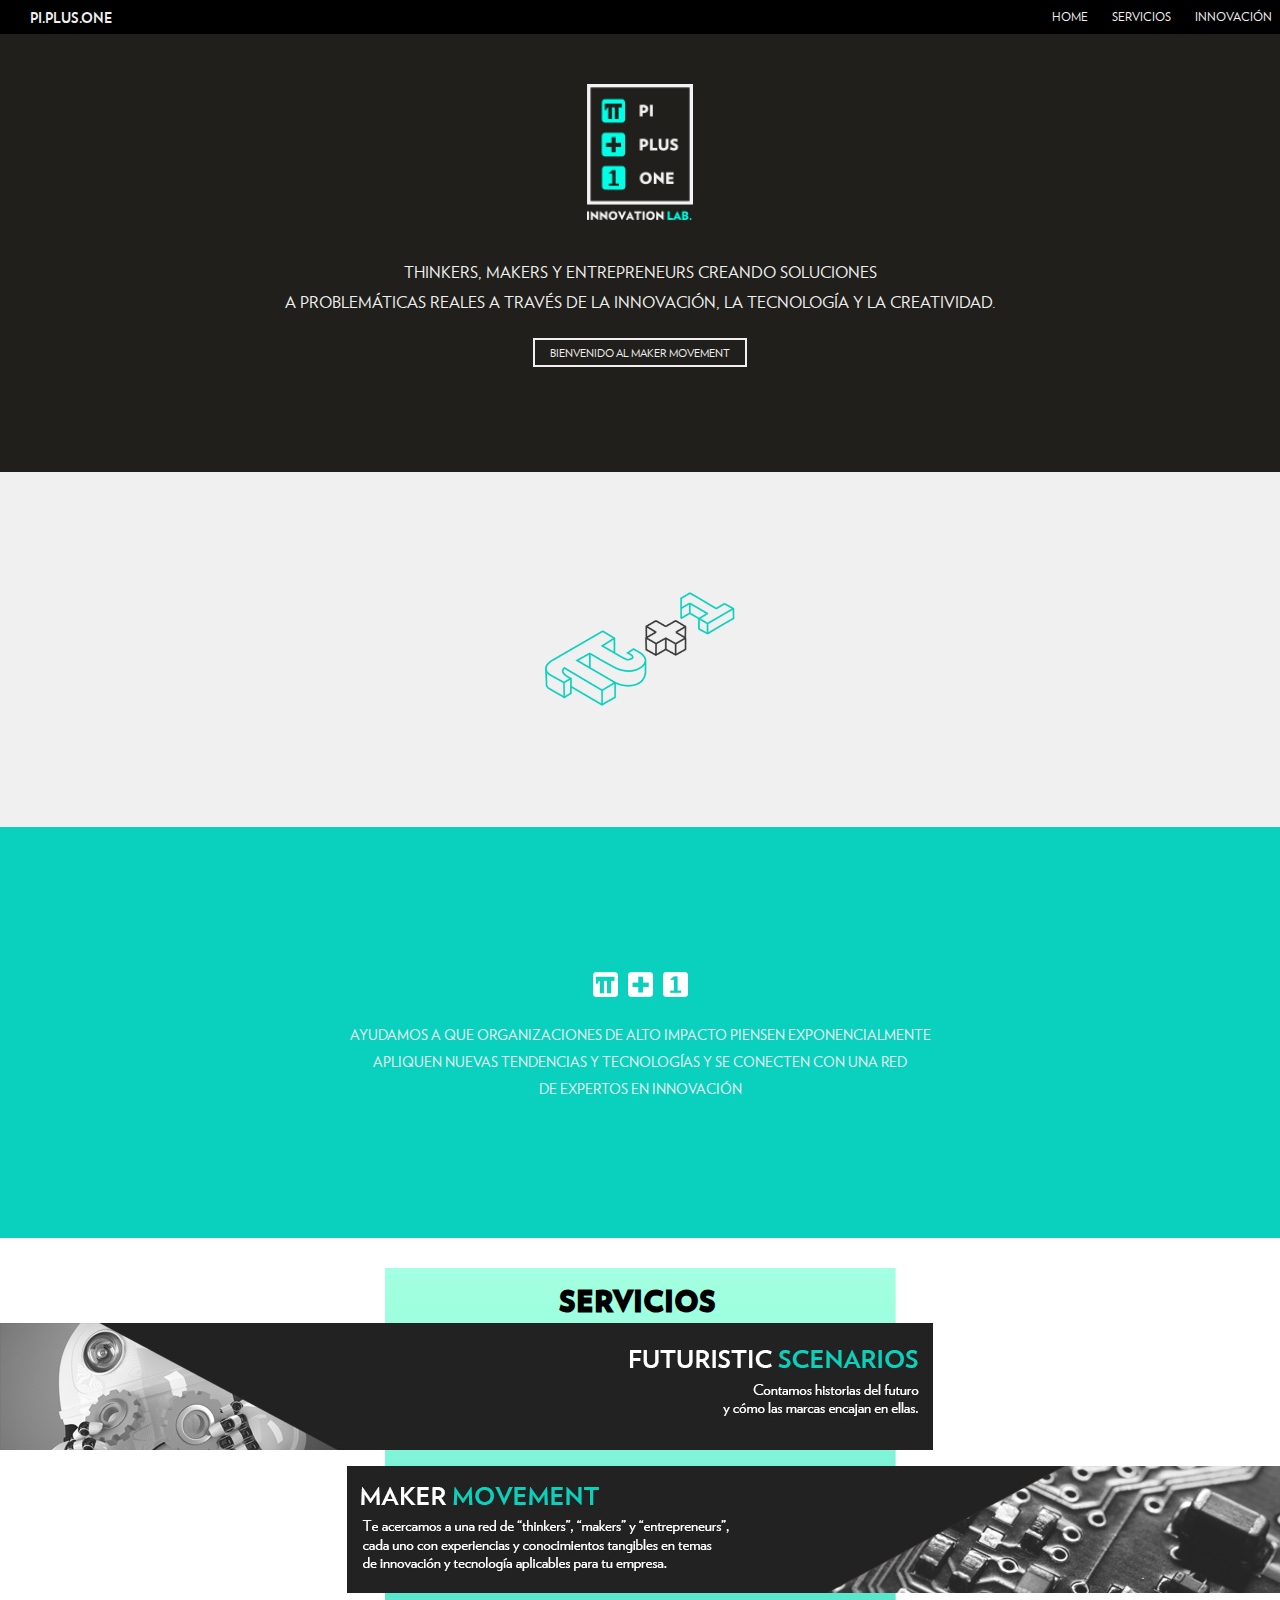
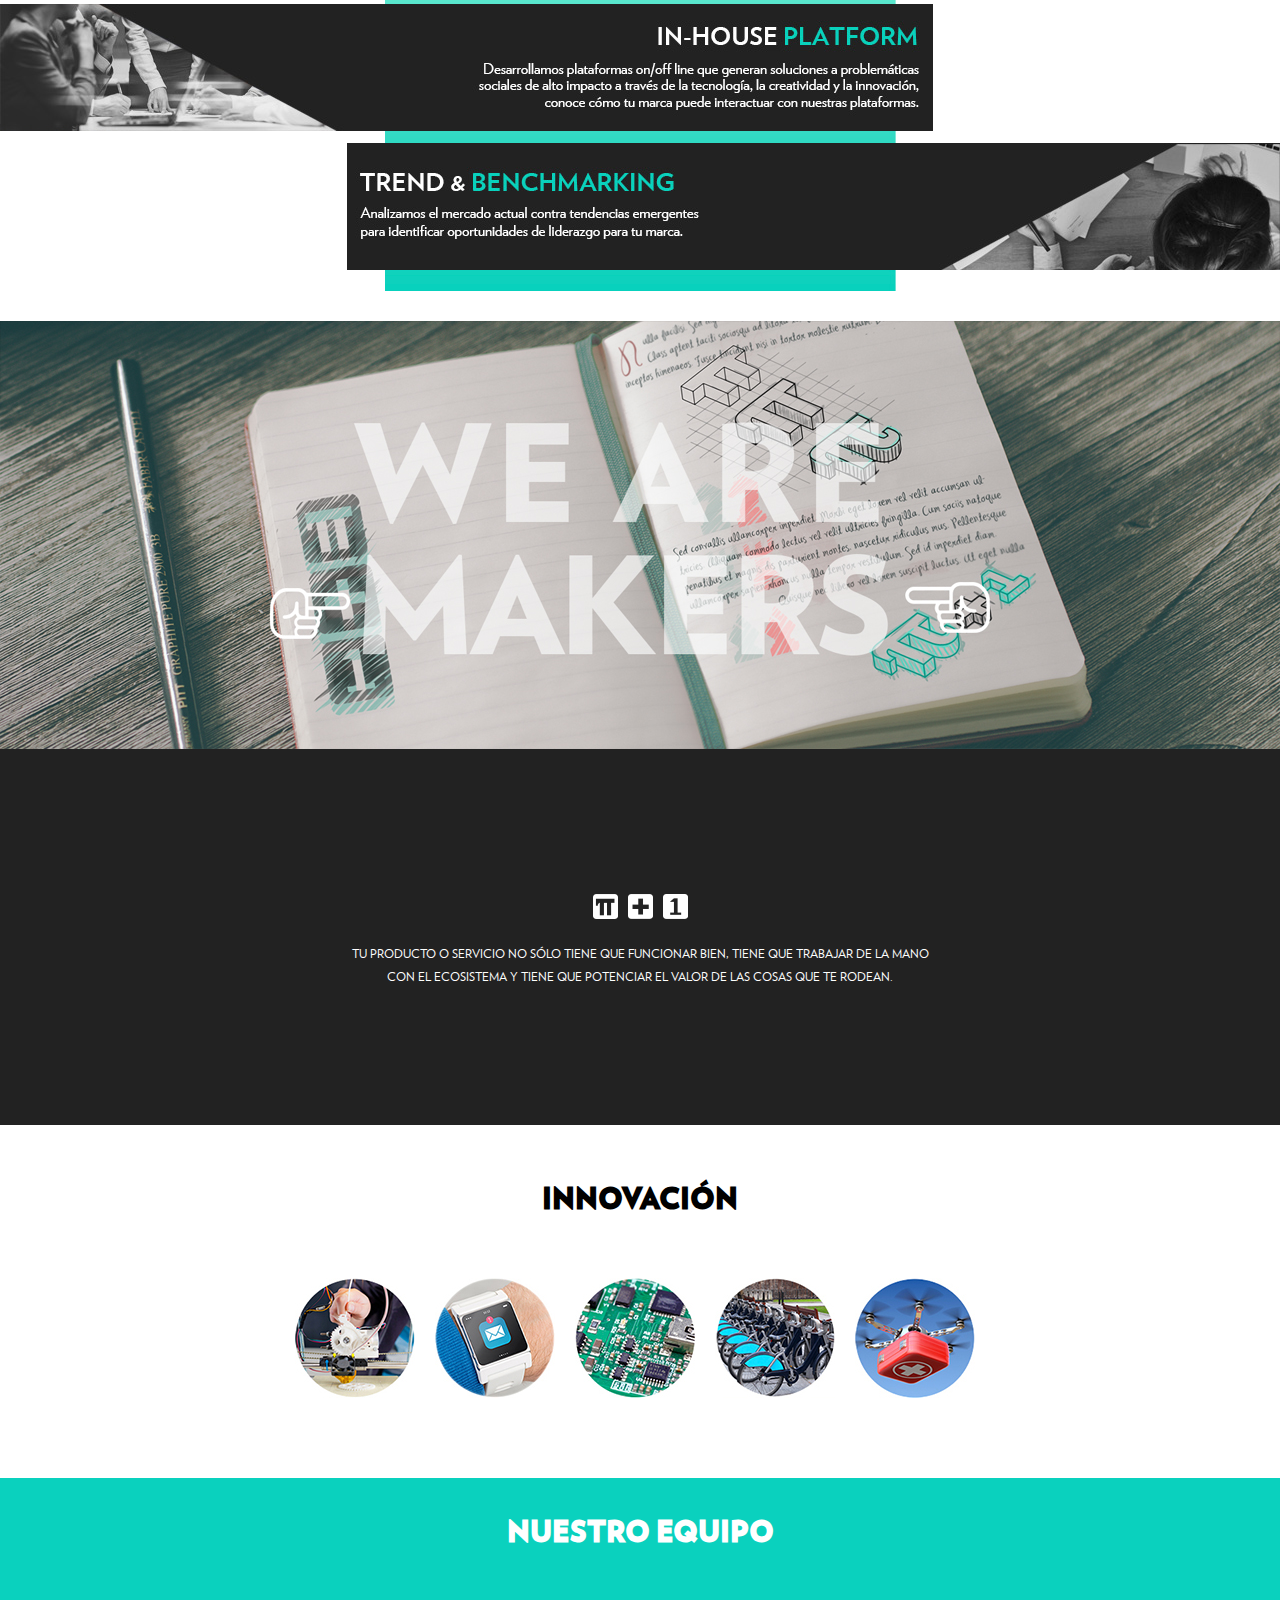
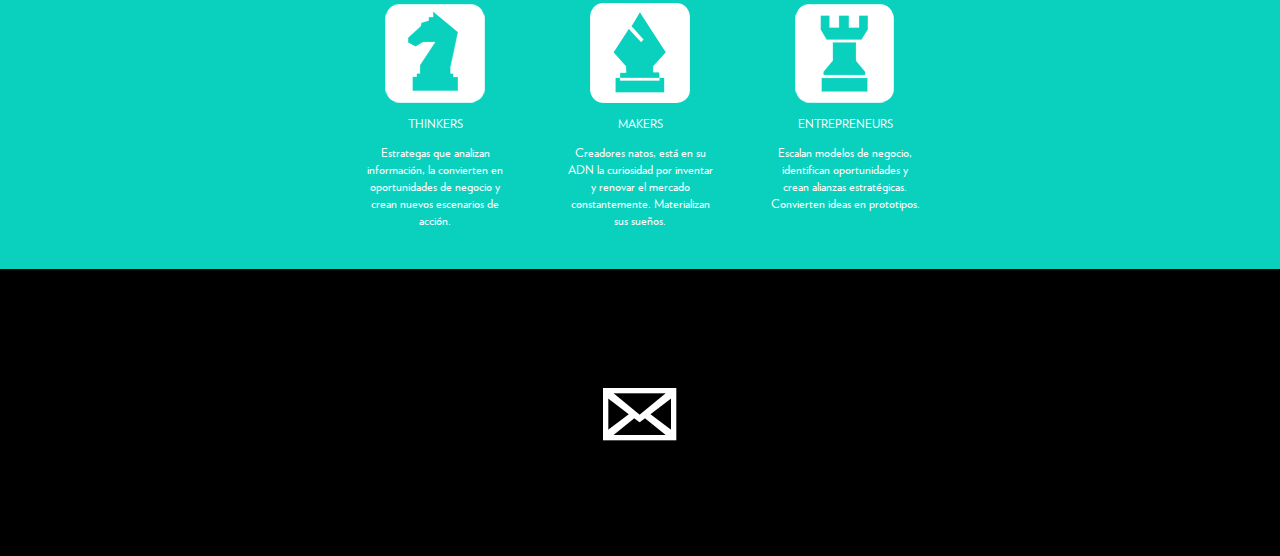
==== commit 7c958e80: "Correcciones ortografia V-1_6" ====
--- a/index.html
+++ b/index.html
@@ -214,20 +214,11 @@
 		<div class="container">
 			<a class="futuristic-img" href="html/futuristic-scenarios.html">
 			</a>
-			<a href="html/maker-movement.html">
-				<figure class="makermovement-img">
-						<img src="img-v1/makermovement_desactivado.jpg"></img>
-				</figure>
+			<a class="makermovement-img" href="html/maker-movement.html">
 			</a>
-			<a href="html/inhouse-platform.html">
-				<figure class="inhouse-img">
-						<img src="img-v1/inhouse_desactivado.jpg"></img>
-				</figure>
+			<a class="inhouse-img" href="html/inhouse-platform.html">
 			</a>
-			<a href="html/trend-benchmarking.html">
-				<figure class="trend-img">
-						<img src="img-v1/trend_desactivado.jpg"></img>
-				</figure>
+			<a class="trend-img" href="html/trend-benchmarking.html">
 			</a>
 			<div class="container-fondo">
 
@@ -276,17 +267,11 @@
 			<div class="temas-container">
 				
 					<div class="tema-circulo-item">
-						<a href="html/impresion-3d.html">
-							<figure>
-								<img class="tema-circulo-img-item1" src="img-v1/3dprinting.jpg"></img>
-							</figure>
-						</a>
-					</div>
-					<div class="tema-circulo-item">
-						<a href="html/tecnologia-portable.html">
-							<figure>
-								<img class="tema-circulo-img-item2" src="img-v1/wearable.jpg"></img>
-							</figure>
+						<a class="tema-circulo-img-item1" href="html/impresion-3d.html">
+						</a>
+					</div>
+					<div class="tema-circulo-item">
+						<a class="tema-circulo-img-item2" href="html/tecnologia-portable.html">
 						</a>
 					</div>
 			
@@ -294,27 +279,18 @@
 			<div class="temas-container">
 				
 					<div class="tema-circulo-item">
-						<a href="html/internet.html">
-							<figure>
-								<img class="tema-circulo-img-item3" src="img-v1/internetcosas.jpg"></img>
-							</figure>
-						</a>
-					</div>
-					<div class="tema-circulo-item">
-						<a href="html/economia-colaborativa.html">
-							<figure>
-								<img class="tema-circulo-img-item4" src="img-v1/economia.jpg"></img>
-							</figure>
+						<a class="tema-circulo-img-item3" href="html/internet.html">
+						</a>
+					</div>
+					<div class="tema-circulo-item">
+						<a class="tema-circulo-img-item4" href="html/economia-colaborativa.html">
 						</a>
 					</div>
 			</div>
 			<div class="temas-container">
 				
 					<div class="tema-circulo-item">
-						<a href="html/drones-industrias.html">
-							<figure>
-								<img class="tema-circulo-img-item5" src="img-v1/drones.jpg"></img>
-							</figure>
+						<a class="tema-circulo-img-item5" href="html/drones-industrias.html">
 						</a>
 					</div>
 <!--
@@ -358,7 +334,7 @@
 					<p>MAKERS</p>
 				</div>
 				<div class="persona-desc-item">
-					Creadores natos, está en su ADN la curiosidad por inventar y renovar el mercado constantemente, materializan sus sueños.
+					Creadores natos, está en su ADN la curiosidad por inventar y renovar el mercado constantemente. Materializan sus sueños.
 				</div>
 			</div>
 			<div class="persona-item">
@@ -371,7 +347,7 @@
 					<p>ENTREPRENEURS</p>
 				</div>
 				<div class="persona-desc-item">
-					Escalan modelos de negocio, identifican oportunidades y crean alianzas estratégicas, convierten ideas en prototipos.
+					Escalan modelos de negocio, identifican oportunidades y crean alianzas estratégicas. Convierten ideas en prototipos.
 				</div> 
 			</div> 
 		</div>
--- a/css/estilos-pp1.css
+++ b/css/estilos-pp1.css
@@ -389,11 +389,11 @@
     height: 127px;
     background-image: url('../img-v1/futuristic_hover.jpg');
     background-repeat: no-repeat;
-    background-position: bottom left;
+    background-position: top left;
 }
 #servicios-1024 .container .futuristic-img:hover
 {
-        background-position: top right;
+        background-position: bottom right;
 }
 #servicios-1024 .container .makermovement-img
 {
@@ -401,10 +401,16 @@
     z-index: 1;
     right: 0;
     top: 198px;
+    display: block;
+    width: 933px;
+    height: 127px;
+    background-image: url('../img-v1/maker_hover.jpg');
+    background-repeat: no-repeat;
+    background-position: top left;
 }
 #servicios-1024 .container .makermovement-img:hover
 {
-    content:url("../img-v1/makermovement_activado.jpg");
+    background-position: bottom right;
 }
 #servicios-1024 .container .inhouse-img
 {
@@ -412,10 +418,16 @@
     z-index: 1;
     left: 0;
     top: 336px;
+    display: block;
+    width: 933px;
+    height: 127px;
+    background-image: url('../img-v1/inhouse_hover.jpg');
+    background-repeat: no-repeat;
+    background-position: top left;
 }
 #servicios-1024 .container .inhouse-img:hover
 {
-    content:url("../img-v1/inhouse_activado.jpg");
+    background-position: bottom right;
 }
 #servicios-1024 .container .trend-img
 {
@@ -423,10 +435,16 @@
     z-index: 1;
     right: 0;
     top: 475px;
+    display: block;
+    width: 933px;
+    height: 127px;
+    background-image: url('../img-v1/trend_hover.jpg');
+    background-repeat: no-repeat;
+    background-position: top left;
 }
 #servicios-1024 .container .trend-img:hover
 {
-    content:url("../img-v1/trend_activado.jpg");
+    background-position: bottom right;
 }
 #servicios-1024 .container .container-fondo
 {
@@ -557,59 +575,70 @@
 }
 
 #conoce-mas .conoce-mas-container .temas-container .tema-circulo-item .tema-circulo-img-item1
-{
-    border-radius: 50%;
+{  
     width: 100px;
-    -webkit-transition: .5s;
+    height: 100px;
+    display: block;
+    background-image: url('../img-v1/impresion_3D_hover.jpg');
+    background-repeat: no-repeat;
+    background-position: top left;
 }
 #conoce-mas .conoce-mas-container .temas-container .tema-circulo-item .tema-circulo-img-item2
 {
-    border-radius: 50%;
     width: 100px;
-    -webkit-transition: .5s;
+    height: 100px;
+    display: block;
+    background-image: url('../img-v1/tecnologia_portable_hover.jpg');
+    background-repeat: no-repeat;
+    background-position: top left;
 }
 #conoce-mas .conoce-mas-container .temas-container .tema-circulo-item .tema-circulo-img-item3
 {
-    border-radius: 50%;
     width: 100px;
-    -webkit-transition: .5s;
+    height: 100px;
+    display: block;
+    background-image: url('../img-v1/internet_cosas_hover.jpg');
+    background-repeat: no-repeat;
+    background-position: top left;
 }
 #conoce-mas .conoce-mas-container .temas-container .tema-circulo-item .tema-circulo-img-item4
 {
-    
-    border-radius: 50%;
-    -webkit-transition: .5s;
-    
     width: 100px;
+    height: 100px;
+    display: block;
+    background-image: url('../img-v1/economia_colab_hover.jpg');
+    background-repeat: no-repeat;
+    background-position: top left;
 }
 #conoce-mas .conoce-mas-container .temas-container .tema-circulo-item .tema-circulo-img-item5
 {
-    
-    border-radius: 50%;
-    -webkit-transition: .5s;
-    
     width: 100px;
+    height: 100px;
+    display: block;
+    background-image: url('../img-v1/drones_hover.jpg');
+    background-repeat: no-repeat;
+    background-position: top left;
     display: none;
 }
 #conoce-mas .conoce-mas-container .temas-container .tema-circulo-item .tema-circulo-img-item1:hover
 {
-    content:url("../img-v1/impresion3d_activo.jpg");
+    background-position: bottom right;
 }
 #conoce-mas .conoce-mas-container .temas-container .tema-circulo-item .tema-circulo-img-item2:hover
 {
-    content:url("../img-v1/wearable_activo.jpg");
+    background-position: bottom right;
 }
 #conoce-mas .conoce-mas-container .temas-container .tema-circulo-item .tema-circulo-img-item3:hover
 {
-    content:url("../img-v1/internetcosas_activo.jpg");
+    background-position: bottom right;
 }
 #conoce-mas .conoce-mas-container .temas-container .tema-circulo-item .tema-circulo-img-item4:hover
 {
-    content:url("../img-v1/economia_activo.jpg");
+    background-position: bottom right;
 }
 #conoce-mas .conoce-mas-container .temas-container .tema-circulo-item .tema-circulo-img-item5:hover
 {
-    content:url("../img-v1/drones_activo.jpg");
+    background-position: bottom right;
 }
 /* ------------------------------------------------------- */
 
@@ -889,22 +918,33 @@
     #conoce-mas .conoce-mas-container .temas-container .tema-circulo-item .tema-circulo-img-item1
     {
         width: 120px;
+        height: 120px;
+        background-image: url('../img-v1/impresion_3D_hover_120.jpg');
         
     }
     #conoce-mas .conoce-mas-container .temas-container .tema-circulo-item .tema-circulo-img-item2
     {
         width: 120px;
-        
+        height: 120px;
+        background-image: url('../img-v1/tecnologia_portable_hover_120.jpg');
     }
     #conoce-mas .conoce-mas-container .temas-container .tema-circulo-item .tema-circulo-img-item3
     {
         width: 120px;
-        
+        height: 120px;
+        background-image: url('../img-v1/internet_cosas_hover_120.jpg');
     }
     #conoce-mas .conoce-mas-container .temas-container .tema-circulo-item .tema-circulo-img-item4
     {
         width: 120px;
-        
+        height: 120px;
+        background-image: url('../img-v1/economia_colab_hover_120.jpg');
+    }
+    #conoce-mas .conoce-mas-container .temas-container .tema-circulo-item .tema-circulo-img-item5
+    {
+        width: 120px;
+        height: 120px;
+        background-image: url('../img-v1/drones_hover_120.jpg');
     }
     #nuestro-equipo .equipo-container .persona-item .persona-desc-item
     {
